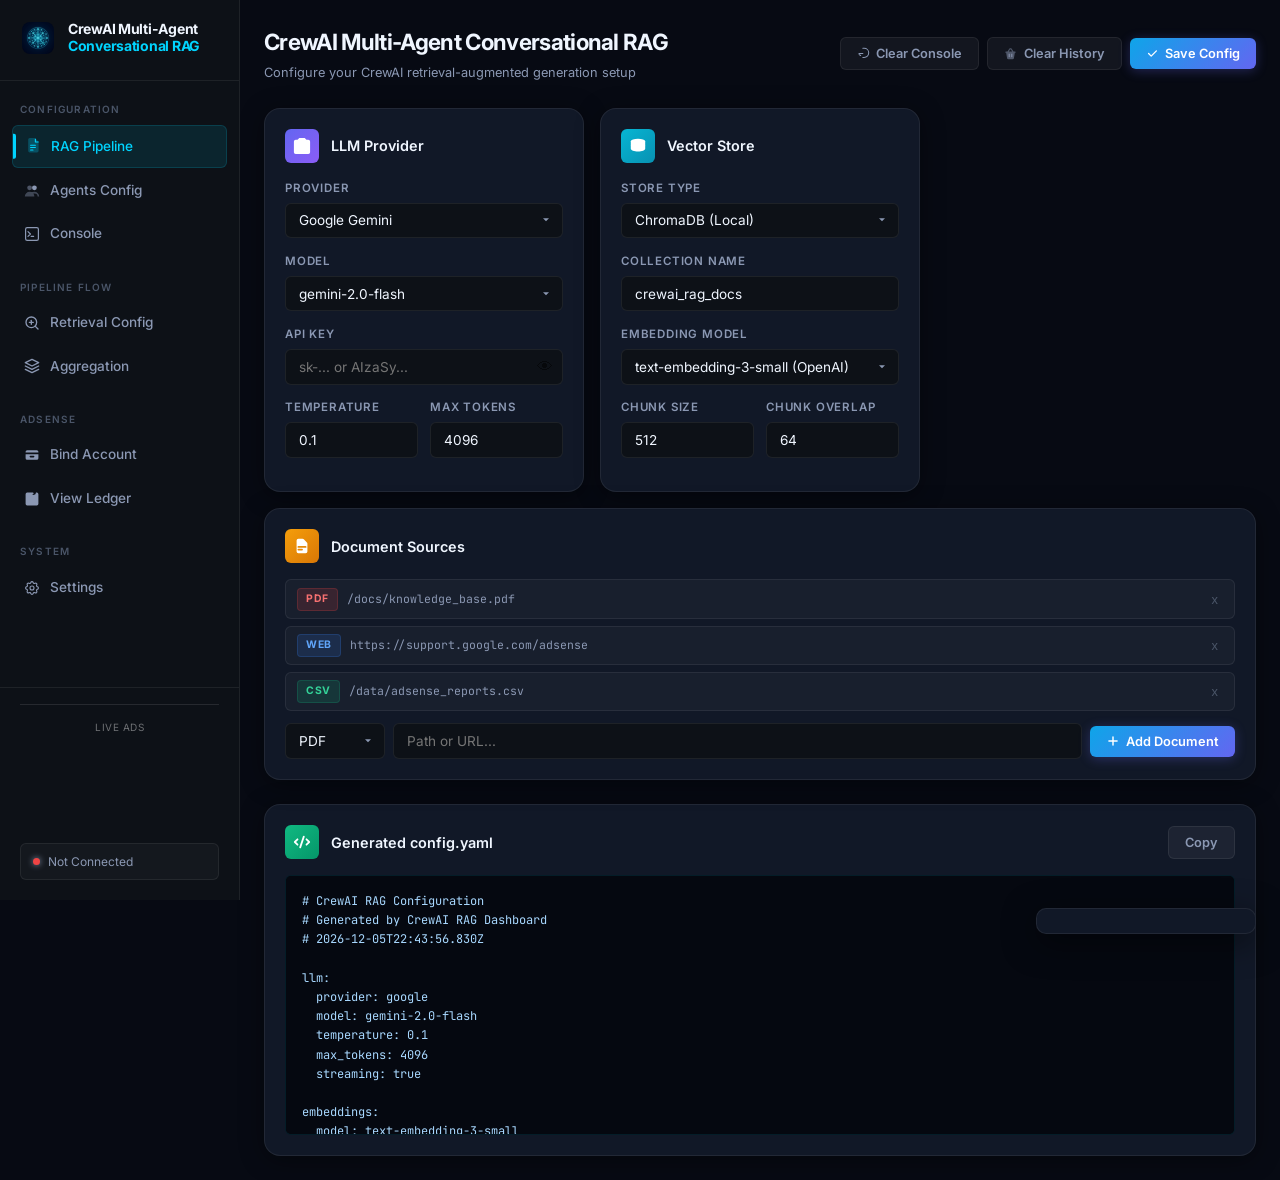
==== templates/index.html @ 1721fe7f "feat: Add AdSense schema, live ads, traffic sources, and desktop app wrapper" ====
<!DOCTYPE html>
<html lang="en">
<head>
  <meta charset="UTF-8" />
  <meta name="viewport" content="width=device-width, initial-scale=1.0" />
  <title>CrewAI Multi-Agent Conversational RAG</title>
  <meta name="description" content="Configure CrewAI RAG pipelines, bind your Google AdSense account, and view earnings ledger â€” all in one premium dashboard." />
  <link rel="preconnect" href="https://fonts.googleapis.com" />
  <link href="https://fonts.googleapis.com/css2?family=Inter:wght@300;400;500;600;700;800&family=JetBrains+Mono:wght@400;500&display=swap" rel="stylesheet" />
  <link rel="icon" type="image/jpeg" href="assets/logo.jpg" />
  <link rel="stylesheet" href="style.css" />
  <meta property="og:title" content="CrewAI Multi-Agent Conversational RAG" />
  <meta property="og:description" content="Configure CrewAI RAG pipelines, bind your Google AdSense account, and view earnings ledger – all in one premium dashboard." />
  <meta property="og:image" content="http://localhost:8000/assets/logo.jpg" />
  <meta property="og:url" content="http://localhost:8000/" />
  <meta property="og:type" content="website" />
  <meta name="twitter:card" content="summary_large_image" />
  <meta name="twitter:title" content="CrewAI Multi-Agent Conversational RAG" />
  <meta name="twitter:description" content="Configure CrewAI RAG pipelines, bind your Google AdSense account, and view earnings ledger." />
  <meta name="twitter:image" content="http://localhost:8000/assets/logo.jpg" />
  <!-- Google AdSense -->
  <script async src="https://pagead2.googlesyndication.com/pagead/js/adsbygoogle.js?client=ca-pub-5719586361422018" crossorigin="anonymous"></script>
</head>
<body>
  <!-- SIDEBAR -->
  <aside class="sidebar" id="sidebar">
    <div class="sidebar-logo">
      <div class="logo-icon" style="background:transparent; border:none;">
        <img src="assets/logo.jpg" alt="Logo" style="width: 32px; height: 32px; border-radius: 8px; object-fit: cover;" />
      </div>
      <span class="logo-text" style="font-size: 14px; white-space: normal; line-height: 1.2;">CrewAI Multi-Agent<br/><span class="logo-accent">Conversational RAG</span></span>
    </div>

    <nav class="sidebar-nav">
      <div class="nav-group-label">Configuration</div>

      <!-- RAG Pipeline â€” document icon -->
      <a href="#" class="nav-item active" data-tab="rag-config" id="nav-rag-config">
        <svg class="nav-icon" viewBox="0 0 20 20" fill="none">
          <path d="M4 2a2 2 0 012-2h5.586A2 2 0 0113 .586L16.414 4A2 2 0 0117 5.414V16a2 2 0 01-2 2H6a2 2 0 01-2-2V2z" fill="currentColor" opacity=".25"/>
          <path d="M13 1v4h4" stroke="currentColor" stroke-width="1.4" stroke-linejoin="round" fill="none"/>
          <line x1="7" y1="9"  x2="13" y2="9"  stroke="currentColor" stroke-width="1.3" stroke-linecap="round"/>
          <line x1="7" y1="12" x2="13" y2="12" stroke="currentColor" stroke-width="1.3" stroke-linecap="round"/>
          <line x1="7" y1="15" x2="10" y2="15" stroke="currentColor" stroke-width="1.3" stroke-linecap="round"/>
        </svg>
        RAG Pipeline
      </a>

      <!-- Agents -->
      <a href="#" class="nav-item" data-tab="agents" id="nav-agents">
        <svg class="nav-icon" viewBox="0 0 20 20"><circle cx="7" cy="6" r="3" fill="currentColor" opacity=".5"/><circle cx="13" cy="6" r="3" fill="currentColor"/><path d="M1 17a6 6 0 0112 0H1zm6 0a6 6 0 0112 0h-2a4 4 0 00-8 0H7z" fill="currentColor" opacity=".4"/></svg>
        Agents Config
      </a>

      <!-- Console -->
      <a href="#" class="nav-item" data-tab="console" id="nav-console">
        <svg class="nav-icon" viewBox="0 0 20 20"><path d="M2 4a2 2 0 012-2h12a2 2 0 012 2v12a2 2 0 01-2 2H4a2 2 0 01-2-2V4zm3 3l3 3-3 3m4 0h3" stroke="currentColor" stroke-width="1.5" fill="none" stroke-linecap="round" stroke-linejoin="round"/></svg>
        Console
      </a>

      <!-- â”€â”€ PIPELINE FLOW group â”€â”€ -->
      <div class="nav-group-label" style="margin-top:1.5rem">Pipeline Flow</div>

      <!-- Retrieval -->
      <a href="#" class="nav-item" data-tab="retrieval" id="nav-retrieval">
        <svg class="nav-icon" viewBox="0 0 24 24" fill="none" stroke="currentColor" stroke-width="2" stroke-linecap="round" stroke-linejoin="round">
          <circle cx="11" cy="11" r="8"></circle>
          <line x1="21" y1="21" x2="16.65" y2="16.65"></line>
          <line x1="11" y1="8" x2="11" y2="14"></line>
          <line x1="8" y1="11" x2="14" y2="11"></line>
        </svg>
        Retrieval Config
      </a>

      <!-- Aggregation -->
      <a href="#" class="nav-item" data-tab="aggregation" id="nav-aggregation">
        <svg class="nav-icon" viewBox="0 0 24 24" fill="none" stroke="currentColor" stroke-width="2" stroke-linecap="round" stroke-linejoin="round">
          <polygon points="12 2 2 7 12 12 22 7 12 2"></polygon>
          <polyline points="2 17 12 22 22 17"></polyline>
          <polyline points="2 12 12 17 22 12"></polyline>
        </svg>
        Aggregation
      </a>

      <!-- â”€â”€ ADSENSE group â”€â”€ -->
      <div class="nav-group-label" style="margin-top:1.5rem">AdSense</div>
      <a href="#" class="nav-item" data-tab="adsense-bind" id="nav-adsense-bind">
        <svg class="nav-icon" viewBox="0 0 20 20"><path d="M4 4a2 2 0 00-2 2v1h16V6a2 2 0 00-2-2H4zm-2 5v5a2 2 0 002 2h12a2 2 0 002-2V9H2zm5 3a1 1 0 011-1h4a1 1 0 110 2H8a1 1 0 01-1-1z" fill="currentColor"/></svg>
        Bind Account
      </a>
      <a href="#" class="nav-item" data-tab="ledger" id="nav-ledger">
        <svg class="nav-icon" viewBox="0 0 20 20"><path d="M9 2a1 1 0 000 2h2a1 1 0 100-2H9zm4 6a1 1 0 00-1-1H8a1 1 0 000 2h4a1 1 0 001-1zm-1 4a1 1 0 10-6 0 1 1 0 006 0zM4 2a2 2 0 00-2 2v12a2 2 0 002 2h12a2 2 0 002-2V4a2 2 0 00-2-2h-1a3 3 0 01-6 0H4z" fill="currentColor"/></svg>
        View Ledger
      </a>

      <!-- â”€â”€ SYSTEM group â”€â”€ -->
      <div class="nav-group-label" style="margin-top:1.5rem">System</div>
      <a href="#" class="nav-item" data-tab="settings" id="nav-settings">
        <svg class="nav-icon" viewBox="0 0 20 20" fill="none">
          <path d="M11.49 3.17c-.38-1.56-2.6-1.56-2.98 0a1.532 1.532 0 01-2.286.948c-1.372-.836-2.942.734-2.106 2.106.54.886.061 2.042-.947 2.287-1.561.379-1.561 2.6 0 2.978a1.532 1.532 0 01.947 2.287c-.836 1.372.734 2.942 2.106 2.106a1.532 1.532 0 012.287.947c.379 1.561 2.6 1.561 2.978 0a1.533 1.533 0 012.287-.947c1.372.836 2.942-.734 2.106-2.106a1.533 1.533 0 01.947-2.287c1.561-.379 1.561-2.6 0-2.978a1.532 1.532 0 01-.947-2.287c.836-1.372-.734-2.942-2.106-2.106a1.532 1.532 0 01-2.287-.947z" stroke="currentColor" stroke-width="1.4"/>
          <circle cx="10" cy="10" r="2.5" stroke="currentColor" stroke-width="1.4"/>
        </svg>
        Settings
      </a>
    </nav>

    <div class="sidebar-footer">
      <!-- Google AdSense - Sidebar Bottom Live Ads -->
      <div class="sidebar-ad-container" style="margin-bottom: 15px; text-align: center; border-top: 1px solid rgba(255,255,255,0.1); padding-top: 10px;">
        <span style="font-size: 10px; color: rgba(255,255,255,0.4); text-transform: uppercase; letter-spacing: 0.5px;">Live Ads</span>
        <ins class="adsbygoogle"
             style="display:block; min-height: 90px;"
             data-ad-client="ca-pub-5719586361422018"
             data-ad-format="auto"
             data-full-width-responsive="true"></ins>
        <script>
             (adsbygoogle = window.adsbygoogle || []).push({});
        </script>
      </div>

      <div class="status-badge" id="status-badge">
        <span class="status-dot"></span>
        <span id="status-text">Not Connected</span>
      </div>
    </div>
  </aside>

  <!-- MAIN -->
  <main class="main-content">
    <header class="topbar">
      <div class="topbar-left">
        <h1 class="page-title" id="page-title">CrewAI Multi-Agent Conversational RAG</h1>
        <span class="page-subtitle" id="page-subtitle">Configure your CrewAI retrieval-augmented generation setup</span>
      </div>
      <div class="topbar-right">
        <button class="btn btn-ghost" id="btn-clear-console" onclick="clearConsole()">
          <svg width="13" height="13" viewBox="0 0 20 20" fill="none"><path d="M9 2h2a7 7 0 010 14H9m-5.7-4.3L5.6 13M3 10h6" stroke="currentColor" stroke-width="1.6" stroke-linecap="round" stroke-linejoin="round"/></svg>
          Clear Console
        </button>
        <button class="btn btn-ghost" id="btn-clear-history" onclick="openClearHistoryModal()">
          <svg width="13" height="13" viewBox="0 0 20 20" fill="none"><path d="M9 2a1 1 0 00-.894.553L5.382 7H3a1 1 0 000 2h.28l1.47 8.235A2 2 0 006.72 19h6.56a2 2 0 001.97-1.765L16.72 9H17a1 1 0 000-2h-2.382l-2.724-4.447A1 1 0 0011 2H9zM7.618 7l1.5-3h1.764l1.5 3H7.618z" fill="currentColor" opacity=".5"/><path d="M8 11v4m4-4v4" stroke="currentColor" stroke-width="1.5" stroke-linecap="round"/></svg>
          Clear History
        </button>
        <button class="btn btn-primary" id="btn-save-all" onclick="saveConfig()">
          <svg width="13" height="13" viewBox="0 0 20 20" fill="currentColor"><path d="M16.707 5.293a1 1 0 010 1.414l-8 8a1 1 0 01-1.414 0l-4-4a1 1 0 011.414-1.414L8 12.586l7.293-7.293a1 1 0 011.414 0z"/></svg>
          Save Config
        </button>
      </div>
    </header>

    <!-- TAB: RAG CONFIG -->
    <section class="tab-panel active" id="tab-rag-config">
      <div class="cards-grid">
        <div class="card">
          <div class="card-header">
            <div class="card-icon" style="background:linear-gradient(135deg,#6366f1,#8b5cf6)">
              <svg width="18" height="18" viewBox="0 0 20 20" fill="white"><path d="M13 7H7v6h6V7zm-2 4H9V9h2v2zm2-10H7L5 3H3a2 2 0 00-2 2v12a2 2 0 002 2h14a2 2 0 002-2V5a2 2 0 00-2-2h-2L13 1z"/></svg>
            </div>
            <h2 class="card-title">LLM Provider</h2>
          </div>
          <div class="form-group">
            <label class="form-label">Provider</label>
            <select class="form-select" id="llm-provider" onchange="updateConfig()">
              <option value="google">Google Gemini</option>
              <option value="openai">OpenAI GPT-4o</option>
              <option value="anthropic">Anthropic Claude</option>
              <option value="ollama">Ollama (Local)</option>
            </select>
          </div>
          <div class="form-group">
            <label class="form-label">Model</label>
            <select class="form-select" id="llm-model" onchange="updateConfig()">
              <option value="gemini-2.0-flash">gemini-2.0-flash</option>
              <option value="gemini-1.5-pro">gemini-1.5-pro</option>
              <option value="gpt-4o">gpt-4o</option>
              <option value="claude-3-5-sonnet">claude-3-5-sonnet</option>
            </select>
          </div>
          <div class="form-group">
            <label class="form-label">API Key</label>
            <div class="input-eye-wrap">
              <input type="password" class="form-input" id="llm-api-key" placeholder="sk-... or AIzaSy..." onchange="updateConfig()"/>
              <button class="eye-btn" onclick="toggleVisibility('llm-api-key',this)">&#128065;</button>
            </div>
          </div>
          <div class="form-row">
            <div class="form-group">
              <label class="form-label">Temperature</label>
              <input type="number" class="form-input" id="llm-temp" value="0.1" min="0" max="2" step="0.1" onchange="updateConfig()"/>
            </div>
            <div class="form-group">
              <label class="form-label">Max Tokens</label>
              <input type="number" class="form-input" id="llm-tokens" value="4096" min="256" max="32768" onchange="updateConfig()"/>
            </div>
          </div>
        </div>

        <div class="card">
          <div class="card-header">
            <div class="card-icon" style="background:linear-gradient(135deg,#06b6d4,#0891b2)">
              <svg width="18" height="18" viewBox="0 0 20 20" fill="white"><ellipse cx="10" cy="5" rx="8" ry="3"/><path d="M2 5v4c0 1.657 3.582 3 8 3s8-1.343 8-3V5"/><path d="M2 9v4c0 1.657 3.582 3 8 3s8-1.343 8-3V9"/></svg>
            </div>
            <h2 class="card-title">Vector Store</h2>
          </div>
          <div class="form-group">
            <label class="form-label">Store Type</label>
            <select class="form-select" id="vector-store" onchange="updateConfig()">
              <option value="chroma">ChromaDB (Local)</option>
              <option value="pinecone">Pinecone</option>
              <option value="weaviate">Weaviate</option>
              <option value="qdrant">Qdrant</option>
            </select>
          </div>
          <div class="form-group">
            <label class="form-label">Collection Name</label>
            <input type="text" class="form-input" id="collection-name" value="crewai_rag_docs" onchange="updateConfig()"/>
          </div>
          <div class="form-group">
            <label class="form-label">Embedding Model</label>
            <select class="form-select" id="embed-model" onchange="updateConfig()">
              <option value="text-embedding-3-small">text-embedding-3-small (OpenAI)</option>
              <option value="models/embedding-001">embedding-001 (Google)</option>
              <option value="all-MiniLM-L6-v2">all-MiniLM-L6-v2 (Local)</option>
            </select>
          </div>
          <div class="form-row">
            <div class="form-group">
              <label class="form-label">Chunk Size</label>
              <input type="number" class="form-input" id="chunk-size" value="512" onchange="updateConfig()"/>
            </div>
            <div class="form-group">
              <label class="form-label">Chunk Overlap</label>
              <input type="number" class="form-input" id="chunk-overlap" value="64" onchange="updateConfig()"/>
            </div>
          </div>
        </div>

        <div class="card card-wide">
          <div class="card-header">
            <div class="card-icon" style="background:linear-gradient(135deg,#f59e0b,#d97706)">
              <svg width="18" height="18" viewBox="0 0 20 20" fill="white"><path d="M4 4a2 2 0 012-2h4.586A2 2 0 0112 2.586L15.414 6A2 2 0 0116 7.414V16a2 2 0 01-2 2H6a2 2 0 01-2-2V4zm2 6a1 1 0 000 2h8a1 1 0 100-2H6zm0 3a1 1 0 000 2h4a1 1 0 100-2H6z"/></svg>
            </div>
            <h2 class="card-title">Document Sources</h2>
          </div>
          <div class="source-list" id="source-list">
            <div class="source-item"><span class="source-type-badge badge-pdf">PDF</span><span class="source-path">/docs/knowledge_base.pdf</span><button class="remove-source" onclick="removeSource(this)">x</button></div>
            <div class="source-item"><span class="source-type-badge badge-web">WEB</span><span class="source-path">https://support.google.com/adsense</span><button class="remove-source" onclick="removeSource(this)">x</button></div>
            <div class="source-item"><span class="source-type-badge badge-csv">CSV</span><span class="source-path">/data/adsense_reports.csv</span><button class="remove-source" onclick="removeSource(this)">x</button></div>
          </div>
          <div class="add-source-row">
            <select class="form-select" id="new-source-type" style="width:100px;flex-shrink:0">
              <option value="PDF">PDF</option>
              <option value="WEB">WEB</option>
              <option value="CSV">CSV</option>
              <option value="TXT">TXT</option>
            </select>
            <input type="text" class="form-input" id="new-source-path" placeholder="Path or URL..." />
            <button class="btn btn-primary" onclick="addSource()">
              <svg width="14" height="14" viewBox="0 0 24 24" fill="none" stroke="currentColor" stroke-width="2.5" stroke-linecap="round"><line x1="12" y1="5" x2="12" y2="19"/><line x1="5" y1="12" x2="19" y2="12"/></svg>
              Add Document
            </button>
          </div>
        </div>
      </div>

      <div class="card" style="margin-top:1.5rem">
        <div class="card-header" style="justify-content:space-between">
          <div style="display:flex;align-items:center;gap:.75rem">
            <div class="card-icon" style="background:linear-gradient(135deg,#10b981,#059669)">
              <svg width="18" height="18" viewBox="0 0 20 20" fill="white"><path fill-rule="evenodd" d="M12.316 3.051a1 1 0 01.633 1.265l-4 12a1 1 0 11-1.898-.632l4-12a1 1 0 011.265-.633zM5.707 6.293a1 1 0 010 1.414L3.414 10l2.293 2.293a1 1 0 11-1.414 1.414l-3-3a1 1 0 010-1.414l3-3a1 1 0 011.414 0zm8.586 0a1 1 0 011.414 0l3 3a1 1 0 010 1.414l-3 3a1 1 0 11-1.414-1.414L16.586 10l-2.293-2.293a1 1 0 010-1.414z" clip-rule="evenodd"/></svg>
            </div>
            <h2 class="card-title">Generated config.yaml</h2>
          </div>
          <button class="btn btn-ghost" onclick="copyConfig()">Copy</button>
        </div>
        <pre class="code-preview" id="config-preview"></pre>
      </div>
    </section>

    <!-- TAB: AGENTS -->
    <section class="tab-panel" id="tab-agents">
      <div class="cards-grid">
        <div class="card">
          <div class="card-header">
            <div class="agent-avatar" style="background:linear-gradient(135deg,#8b5cf6,#6366f1); display:flex; align-items:center; justify-content:center;">
              <svg width="24" height="24" viewBox="0 0 24 24" fill="none" stroke="white" stroke-width="2" stroke-linecap="round" stroke-linejoin="round"><path d="M4 19.5A2.5 2.5 0 0 1 6.5 17H20"></path><path d="M6.5 2H20v20H6.5A2.5 2.5 0 0 1 4 19.5v-15A2.5 2.5 0 0 1 6.5 2z"></path></svg>
            </div>
            <div>
              <h2 class="card-title">Knowledge Retrieval Specialist</h2>
              <span class="agent-role-tag">RAG Retrieval</span>
            </div>
          </div>
          <div class="form-group">
            <label class="form-label">Role</label>
            <input type="text" class="form-input" value="Knowledge Retrieval Specialist"/>
          </div>
          <div class="form-group">
            <label class="form-label">Goal</label>
            <textarea class="form-input form-textarea">Find and retrieve relevant AdSense performance data, policies, and insights from the knowledge base.</textarea>
          </div>
          <div class="form-group">
            <label class="form-label">Backstory</label>
            <textarea class="form-input form-textarea">Expert in Google AdSense monetization strategies with deep knowledge of revenue optimization and policy compliance.</textarea>
          </div>
          <div class="toggle-row">
            <label class="form-label">Verbose</label>
            <label class="toggle"><input type="checkbox" checked id="researcher-verbose"/><span class="toggle-slider"></span></label>
          </div>
          <div class="toggle-row">
            <label class="form-label">Memory Enabled</label>
            <label class="toggle"><input type="checkbox" checked id="researcher-memory"/><span class="toggle-slider"></span></label>
          </div>
        </div>

        <div class="card">
          <div class="card-header">
            <div class="agent-avatar" style="background:linear-gradient(135deg,#0ea5e9,#06b6d4); display:flex; align-items:center; justify-content:center;">
              <svg width="24" height="24" viewBox="0 0 24 24" fill="none" stroke="white" stroke-width="2" stroke-linecap="round" stroke-linejoin="round"><polygon points="12 2 2 7 12 12 22 7 12 2"></polygon><polyline points="2 17 12 22 22 17"></polyline><polyline points="2 12 12 17 22 12"></polyline></svg>
            </div>
            <div>
              <h2 class="card-title">Aggregator Host Specialist</h2>
              <span class="agent-role-tag">Data Synthesis</span>
            </div>
          </div>
          <div class="form-group">
            <label class="form-label">Role</label>
            <input type="text" class="form-input" value="Aggregator Host Specialist"/>
          </div>
          <div class="form-group">
            <label class="form-label">Goal</label>
            <textarea class="form-input form-textarea">Analyze retrieved AdSense data to generate actionable revenue insights and optimization recommendations.</textarea>
          </div>
          <div class="form-group">
            <label class="form-label">Backstory</label>
            <textarea class="form-input form-textarea">Senior data analyst specializing in publisher monetization and advertising performance metrics.</textarea>
          </div>
          <div class="toggle-row">
            <label class="form-label">Verbose</label>
            <label class="toggle"><input type="checkbox" id="analyst-verbose"/><span class="toggle-slider"></span></label>
          </div>
          <div class="toggle-row">
            <label class="form-label">Memory Enabled</label>
            <label class="toggle"><input type="checkbox" checked id="analyst-memory"/><span class="toggle-slider"></span></label>
          </div>
        </div>

        <div class="card">
          <div class="card-header">
            <div class="agent-avatar" style="background:linear-gradient(135deg,#f59e0b,#ef4444); display:flex; align-items:center; justify-content:center;">
              <svg width="24" height="24" viewBox="0 0 24 24" fill="none" stroke="white" stroke-width="2" stroke-linecap="round" stroke-linejoin="round"><path d="M12 19l7-7 3 3-7 7-3-3z"></path><path d="M18 13l-1.5-7.5L2 2l3.5 14.5L13 18l5-5z"></path><path d="M2 2l7.586 7.586"></path><circle cx="11" cy="11" r="2"></circle></svg>
            </div>
            <div>
              <h2 class="card-title">Writer Agent</h2>
              <span class="agent-role-tag">Report Generation</span>
            </div>
          </div>
          <div class="form-group">
            <label class="form-label">Role</label>
            <input type="text" class="form-input" value="Report Generator"/>
          </div>
          <div class="form-group">
            <label class="form-label">Goal</label>
            <textarea class="form-input form-textarea">Compile research and analysis into clear, structured AdSense performance reports and revenue summaries.</textarea>
          </div>
          <div class="form-group">
            <label class="form-label">Backstory</label>
            <textarea class="form-input form-textarea">Technical writer with expertise in financial and advertising performance documentation.</textarea>
          </div>
          <div class="toggle-row">
            <label class="form-label">Verbose</label>
            <label class="toggle"><input type="checkbox" id="writer-verbose"/><span class="toggle-slider"></span></label>
          </div>
          <div class="toggle-row">
            <label class="form-label">Memory Enabled</label>
            <label class="toggle"><input type="checkbox" id="writer-memory"/><span class="toggle-slider"></span></label>
          </div>
        </div>
      </div>
    </section>

    <!-- TAB: CONSOLE -->
    <section class="tab-panel" id="tab-console">
      <div class="console-container">
        <div class="console-toolbar">
          <div class="console-filters">
            <button class="filter-btn active" data-filter="all">ALL</button>
            <button class="filter-btn" data-filter="info">INFO</button>
            <button class="filter-btn" data-filter="success">SUCCESS</button>
            <button class="filter-btn" data-filter="warn">WARN</button>
            <button class="filter-btn" data-filter="error">ERROR</button>
          </div>
          <div style="display:flex;gap:.5rem;align-items:center">
            <span class="console-count" id="log-count">0 entries</span>
            <button class="btn btn-ghost btn-sm" onclick="clearConsole()">Clear</button>
            <button class="btn btn-ghost btn-sm" onclick="exportLogs()">Export</button>
          </div>
        </div>
        <div class="console-output" id="console-output"></div>
        <div class="console-input-row">
          <span class="console-prompt">$</span>
          <input type="text" class="console-input" id="console-cmd" placeholder="Run crewai command..." onkeydown="if(event.key==='Enter')runConsoleCmd()"/>
          <button class="btn btn-primary btn-sm" onclick="runConsoleCmd()">Run</button>
        </div>
      </div>
    </section>

    <!-- TAB: ADSENSE BIND -->
    <section class="tab-panel" id="tab-adsense-bind">

      <!-- Gmail account banner -->
      <div class="gmail-account-bar">
        <div class="gmail-avatar">R</div>
        <div class="gmail-info">
          <div class="gmail-name">Reky Prasetyo</div>
          <div class="gmail-email">rekyprasetyo446@gmail.com</div>
        </div>
        <span class="gmail-badge">Google Account Linked</span>
        <div style="flex:1"></div>
        <button class="btn btn-ghost btn-sm" onclick="switchGoogleAccount()">
          <svg width="13" height="13" viewBox="0 0 20 20" fill="none"><path d="M4 4a2 2 0 00-2 2v1h16V6a2 2 0 00-2-2H4zm-2 5v5a2 2 0 002 2h12a2 2 0 002-2V9H2z" fill="currentColor"/></svg>
          Switch Account
        </button>
      </div>

      <!-- Publisher account selector -->
      <div class="pub-tabs" id="pub-tabs">
        <button class="pub-tab active" data-pub="pub-5719586361422018" onclick="selectPub(this,'pub-5719586361422018')">
          <div class="pub-tab-id">pub-5719586361422018</div>
          <div class="pub-tab-label">Primary Account</div>
        </button>
        <button class="pub-tab pub-tab-add" onclick="addNewPub()">
          <svg width="16" height="16" viewBox="0 0 20 20" fill="none"><line x1="10" y1="4" x2="10" y2="16" stroke="currentColor" stroke-width="1.6" stroke-linecap="round"/><line x1="4" y1="10" x2="16" y2="10" stroke="currentColor" stroke-width="1.6" stroke-linecap="round"/></svg>
          Add Publisher
        </button>
      </div>

      <div class="bind-layout">
        <!-- OAuth2 form -->
        <div class="card bind-form-card">
          <div class="card-header">
            <div class="card-icon" style="background:linear-gradient(135deg,#f59e0b,#ef4444)">
              <svg width="18" height="18" viewBox="0 0 24 24" fill="white"><path d="M22.56 12.25c0-.78-.07-1.53-.2-2.25H12v4.26h5.92c-.26 1.37-1.04 2.53-2.21 3.31v2.77h3.57c2.08-1.92 3.28-4.74 3.28-8.09z" fill="#4285F4"/><path d="M12 23c2.97 0 5.46-.98 7.28-2.66l-3.57-2.77c-.98.66-2.23 1.06-3.71 1.06-2.86 0-5.29-1.93-6.16-4.53H2.18v2.84C3.99 20.53 7.7 23 12 23z" fill="#34A853"/><path d="M5.84 14.09c-.22-.66-.35-1.36-.35-2.09s.13-1.43.35-2.09V7.07H2.18C1.43 8.55 1 10.22 1 12s.43 3.45 1.18 4.93l2.85-2.22.81-.62z" fill="#FBBC05"/><path d="M12 5.38c1.62 0 3.06.56 4.21 1.64l3.15-3.15C17.45 2.09 14.97 1 12 1 7.7 1 3.99 3.47 2.18 7.07l3.66 2.84c.87-2.6 3.3-4.53 6.16-4.53z" fill="#EA4335"/></svg>
            </div>
            <div>
              <h2 class="card-title">Google AdSense OAuth2</h2>
              <span style="font-size:.7rem;color:var(--text-muted)" id="active-pub-label">Active: pub-5719586361422018</span>
            </div>
          </div>

          <div class="oauth-flow">
            <div class="oauth-step active" id="step-1">
              <div class="step-number">1</div>
              <div class="step-content">
                <div class="step-title" style="display:flex;justify-content:space-between;align-items:center;width:100%">
                  <span>OAuth2 Credentials</span>
                  <a href="https://console.cloud.google.com/apis/credentials" target="_blank" class="btn btn-ghost btn-sm" style="font-size:.65rem;padding:.2rem .5rem;text-decoration:none;display:flex;align-items:center;gap:.25rem">
                    Get Credentials <svg width="10" height="10" viewBox="0 0 20 20" fill="currentColor"><path d="M11 3a1 1 0 100 2h2.586l-6.293 6.293a1 1 0 101.414 1.414L15 6.414V9a1 1 0 102 0V4a1 1 0 00-1-1h-5z"/><path d="M5 5a2 2 0 00-2 2v8a2 2 0 002 2h8a2 2 0 002-2v-3a1 1 0 10-2 0v3H5V7h3a1 1 0 000-2H5z"/></svg>
                  </a>
                </div>
                <div class="form-group" style="margin-top:.75rem">
                  <label class="form-label">Gmail / Google Account</label>
                  <div class="input-eye-wrap">
                    <input type="email" class="form-input" id="gmail-input" value="rekyprasetyo446@gmail.com" readonly style="color:var(--cyan)"/>
                    <span style="position:absolute;right:.7rem;top:50%;transform:translateY(-50%);font-size:.65rem;color:var(--green);font-weight:700">&#10003;</span>
                  </div>
                </div>
                <div class="form-group">
                  <label class="form-label">Client ID</label>
                  <input type="text" class="form-input" id="client-id" placeholder="123456789-xxxxx.apps.googleusercontent.com"/>
                </div>
                <div class="form-group">
                  <label class="form-label">Client Secret</label>
                  <div class="input-eye-wrap">
                    <input type="password" class="form-input" id="client-secret" placeholder="GOCSPX-..."/>
                    <button class="eye-btn" onclick="toggleVisibility('client-secret',this)">&#128065;</button>
                  </div>
                </div>
                <div class="form-group">
                  <label class="form-label">Redirect URI</label>
                  <input type="text" class="form-input" id="redirect-uri" value="http://localhost:8080/callback"/>
                </div>
              </div>
            </div>

            <div class="oauth-step" id="step-2">
              <div class="step-number">2</div>
              <div class="step-content">
                <div class="step-title">Publisher ID &amp; Scopes</div>
                <div class="form-group" style="margin-top:.75rem">
                  <label class="form-label">Publisher ID</label>
                  <select class="form-select" id="pub-id-select" onchange="onPubIdChange(this.value)">
                    <option value="pub-5719586361422018">pub-5719586361422018 (Primary)</option>
                  </select>
                </div>
                <div class="scope-list">
                  <label class="scope-item"><input type="checkbox" checked/><span>.../auth/adsense.readonly</span><span class="scope-desc">View AdSense data</span></label>
                  <label class="scope-item"><input type="checkbox" checked/><span>.../auth/adsense</span><span class="scope-desc">Manage AdSense</span></label>
                  <label class="scope-item"><input type="checkbox"/><span>.../auth/adsense.management</span><span class="scope-desc">Manage accounts</span></label>
                </div>
              </div>
            </div>

            <div class="oauth-step" id="step-3">
              <div class="step-number">3</div>
              <div class="step-content">
                <div class="step-title">Connect &amp; Authorize</div>
                <button class="btn btn-google" id="btn-connect-adsense" onclick="connectAdSense()">
                  <svg width="18" height="18" viewBox="0 0 24 24"><path d="M22.56 12.25c0-.78-.07-1.53-.2-2.25H12v4.26h5.92c-.26 1.37-1.04 2.53-2.21 3.31v2.77h3.57c2.08-1.92 3.28-4.74 3.28-8.09z" fill="#4285F4"/><path d="M12 23c2.97 0 5.46-.98 7.28-2.66l-3.57-2.77c-.98.66-2.23 1.06-3.71 1.06-2.86 0-5.29-1.93-6.16-4.53H2.18v2.84C3.99 20.53 7.7 23 12 23z" fill="#34A853"/><path d="M5.84 14.09c-.22-.66-.35-1.36-.35-2.09s.13-1.43.35-2.09V7.07H2.18C1.43 8.55 1 10.22 1 12s.43 3.45 1.18 4.93l2.85-2.22.81-.62z" fill="#FBBC05"/><path d="M12 5.38c1.62 0 3.06.56 4.21 1.64l3.15-3.15C17.45 2.09 14.97 1 12 1 7.7 1 3.99 3.47 2.18 7.07l3.66 2.84c.87-2.6 3.3-4.53 6.16-4.53z" fill="#EA4335"/></svg>
                  Sign in with Google
                </button>
              </div>
            </div>
          </div>
        </div>

        <!-- Status panel -->
        <div class="bind-status-card">

          <!-- Account cards for both pub IDs -->
          <div class="card" id="account-card-primary">
            <div class="card-header">
              <div class="pub-status-dot" id="dot-5719"></div>
              <div>
                <h2 class="card-title">pub-5719586361422018</h2>
                <span class="agent-role-tag">Primary Publisher</span>
              </div>
            </div>
            <div class="account-info" id="account-info-5719">
              <div class="account-placeholder">
                <svg width="36" height="36" viewBox="0 0 20 20" fill="none"><circle cx="10" cy="10" r="9" stroke="rgba(255,255,255,0.1)" stroke-width="1.5"/><path d="M10 6a2 2 0 100 4 2 2 0 000-4zm-4 8a4 4 0 018 0H6z" fill="rgba(255,255,255,0.1)"/></svg>
                <p>Not yet connected</p>
              </div>
            </div>
          </div>

          <!-- .env output -->
          <div class="card" style="margin-top:.75rem">
            <div class="card-header">
              <h2 class="card-title">Environment Variables</h2>
            </div>
            <pre class="code-preview small-code" id="env-preview"># Not yet configured
GOOGLE_ADSENSE_CLIENT_ID=
GOOGLE_ADSENSE_CLIENT_SECRET=
GOOGLE_ADSENSE_REDIRECT_URI=
GOOGLE_ADSENSE_GMAIL=rekyprasetyo446@gmail.com
GOOGLE_ADSENSE_PUB_PRIMARY=pub-5719586361422018
GOOGLE_ADSENSE_ACCESS_TOKEN=
GOOGLE_ADSENSE_REFRESH_TOKEN=</pre>
            <button class="btn btn-ghost" style="margin-top:.75rem;width:100%" onclick="copyEnv()">Copy .env</button>
          </div>
        </div>
      </div>
    </section>

    <!-- TAB: LEDGER -->
    <section class="tab-panel" id="tab-ledger">
      <div class="stats-row">
        <div class="stat-card">
          <div class="stat-label">Total Earnings (MTD)</div>
          <div class="stat-value green">$1,284.72</div>
          <div class="stat-delta up">+12.4% vs last month</div>
        </div>
        <div class="stat-card">
          <div class="stat-label">Page RPM</div>
          <div class="stat-value">$3.81</div>
          <div class="stat-delta up">+5.2%</div>
        </div>
        <div class="stat-card">
          <div class="stat-label">Impressions</div>
          <div class="stat-value">337,188</div>
          <div class="stat-delta up">+7.1%</div>
        </div>
        <div class="stat-card">
          <div class="stat-label">CTR</div>
          <div class="stat-value">0.92%</div>
          <div class="stat-delta down">-0.3%</div>
        </div>
        <div class="stat-card">
          <div class="stat-label">Clicks</div>
          <div class="stat-value">3,102</div>
          <div class="stat-delta up">+8.9%</div>
        </div>
      </div>

      <div class="card" style="margin-top:1.5rem">
        <div class="card-header" style="justify-content:space-between">
          <div style="display:flex;align-items:center;gap:.75rem">
            <div class="card-icon" style="background:linear-gradient(135deg,#10b981,#06b6d4)">
              <svg width="18" height="18" viewBox="0 0 20 20" fill="white"><path d="M9 2a1 1 0 000 2h2a1 1 0 100-2H9zm4 6a1 1 0 00-1-1H8a1 1 0 000 2h4a1 1 0 001-1zm-1 4a1 1 0 10-6 0 1 1 0 006 0zM4 2a2 2 0 00-2 2v12a2 2 0 002 2h12a2 2 0 002-2V4a2 2 0 00-2-2h-1a3 3 0 01-6 0H4z"/></svg>
            </div>
            <h2 class="card-title">Earnings Ledger</h2>
          </div>
          <div style="display:flex;gap:.5rem">
            <select class="form-select" id="ledger-month" style="width:160px">
              <option>October 2026</option>
              <option>September 2026</option>
              <option>August 2026</option>
            </select>
            <button class="btn btn-ghost" onclick="exportLedger()">Export CSV</button>
            <button class="btn btn-primary" onclick="refreshLedger()">Refresh</button>
          </div>
        </div>
        <div class="table-wrap">
          <table class="ledger-table" id="ledger-table">
            <thead>
              <tr>
                <th>Date</th>
                <th>Ad Unit</th>
                <th>Platform / Source</th>
                <th>Impressions</th>
                <th>Clicks</th>
                <th>CTR</th>
                <th>RPM</th>
                <th class="text-right">Earnings</th>
                <th>Status</th>
              </tr>
            </thead>
            <tbody id="ledger-body"></tbody>
          </table>
        </div>
        <div class="table-footer">
          <span id="ledger-info">Loading...</span>
          <div class="pagination" id="pagination"></div>
        </div>
      </div>
    </section>
  </main>

  <!-- â•â•â•â•â•â•â•â• TAB: RETRIEVAL CONFIG â•â•â•â•â•â•â•â• -->
  <section class="tab-panel" id="tab-retrieval" style="display:none">
    <div class="pipeline-flow-banner">
      <div class="pf-step active">
        <div class="pf-icon" style="background:linear-gradient(135deg,#6366f1,#8b5cf6)">
          <!-- Document icon -->
          <svg width="22" height="22" viewBox="0 0 20 20" fill="none">
            <path d="M4 2a2 2 0 012-2h5.586A2 2 0 0113 .586L16.414 4A2 2 0 0117 5.414V16a2 2 0 01-2 2H6a2 2 0 01-2-2V2z" fill="white" opacity=".3"/>
            <path d="M13 1v4h4" stroke="white" stroke-width="1.4" stroke-linejoin="round" fill="none"/>
            <line x1="7" y1="9"  x2="13" y2="9"  stroke="white" stroke-width="1.3" stroke-linecap="round"/>
            <line x1="7" y1="12" x2="13" y2="12" stroke="white" stroke-width="1.3" stroke-linecap="round"/>
            <line x1="7" y1="15" x2="10" y2="15" stroke="white" stroke-width="1.3" stroke-linecap="round"/>
          </svg>
        </div>
        <div class="pf-label">Documents</div>
        <div class="pf-sublabel">Source Ingestion</div>
      </div>
      <div class="pf-arrow">&#8594;</div>
      <div class="pf-step active">
        <div class="pf-icon" style="background:linear-gradient(135deg,#06b6d4,#0891b2)">
          <!-- Chunk / split icon -->
          <svg width="22" height="22" viewBox="0 0 20 20" fill="none">
            <rect x="2" y="4" width="7" height="5" rx="1" fill="white" opacity=".5"/>
            <rect x="11" y="4" width="7" height="5" rx="1" fill="white" opacity=".5"/>
            <rect x="2" y="11" width="7" height="5" rx="1" fill="white" opacity=".8"/>
            <rect x="11" y="11" width="7" height="5" rx="1" fill="white"/>
            <line x1="9.5" y1="2" x2="9.5" y2="18" stroke="white" stroke-width="1" stroke-dasharray="2 2" opacity=".4"/>
          </svg>
        </div>
        <div class="pf-label">Chunking</div>
        <div class="pf-sublabel">Split + Overlap</div>
      </div>
      <div class="pf-arrow">&#8594;</div>
      <div class="pf-step active">
        <div class="pf-icon" style="background:linear-gradient(135deg,#0ea5e9,#6366f1)">
          <!-- Embed icon -->
          <svg width="22" height="22" viewBox="0 0 20 20" fill="none">
            <circle cx="10" cy="10" r="3" fill="white"/>
            <circle cx="10" cy="10" r="7" stroke="white" stroke-width="1.2" stroke-dasharray="3 2" opacity=".4"/>
            <line x1="2" y1="10" x2="5" y2="10" stroke="white" stroke-width="1.4" stroke-linecap="round" opacity=".7"/>
            <line x1="15" y1="10" x2="18" y2="10" stroke="white" stroke-width="1.4" stroke-linecap="round" opacity=".7"/>
            <line x1="10" y1="2" x2="10" y2="5" stroke="white" stroke-width="1.4" stroke-linecap="round" opacity=".7"/>
            <line x1="10" y1="15" x2="10" y2="18" stroke="white" stroke-width="1.4" stroke-linecap="round" opacity=".7"/>
          </svg>
        </div>
        <div class="pf-label">Embedding</div>
        <div class="pf-sublabel">Vector Encode</div>
      </div>
      <div class="pf-arrow">&#8594;</div>
      <div class="pf-step">
        <div class="pf-icon" style="background:linear-gradient(135deg,#10b981,#059669)">
          <!-- Search / retrieve icon -->
          <svg width="22" height="22" viewBox="0 0 20 20" fill="none">
            <circle cx="8" cy="8" r="5" stroke="white" stroke-width="1.6"/>
            <line x1="12" y1="12" x2="17" y2="17" stroke="white" stroke-width="1.8" stroke-linecap="round"/>
            <line x1="5.5" y1="8" x2="10.5" y2="8" stroke="white" stroke-width="1.2" stroke-linecap="round" opacity=".6"/>
            <line x1="8" y1="5.5" x2="8" y2="10.5" stroke="white" stroke-width="1.2" stroke-linecap="round" opacity=".6"/>
          </svg>
        </div>
        <div class="pf-label">Retrieval</div>
        <div class="pf-sublabel">Top-K Search</div>
      </div>
    </div>

    <div class="cards-grid" style="margin-top:1.5rem">
      <div class="card">
        <div class="card-header">
          <div class="card-icon" style="background:linear-gradient(135deg,#10b981,#059669)">
            <svg width="18" height="18" viewBox="0 0 20 20" fill="none"><circle cx="8" cy="8" r="5" stroke="white" stroke-width="1.6"/><line x1="12" y1="12" x2="17" y2="17" stroke="white" stroke-width="1.8" stroke-linecap="round"/></svg>
          </div>
          <h2 class="card-title">Retrieval Settings</h2>
        </div>
        <div class="form-group">
          <label class="form-label">Search Strategy</label>
          <select class="form-select" id="ret-strategy">
            <option value="similarity">Similarity Search (cosine)</option>
            <option value="mmr">MMR (Max Marginal Relevance)</option>
            <option value="hybrid">Hybrid (dense + sparse)</option>
          </select>
        </div>
        <div class="form-group">
          <label class="form-label">Top-K Results</label>
          <input type="number" class="form-input" id="ret-topk" value="5" min="1" max="50"/>
        </div>
        <div class="form-group">
          <label class="form-label">Similarity Threshold</label>
          <div style="display:flex;gap:.75rem;align-items:center">
            <input type="range" id="ret-threshold" min="0" max="1" step="0.05" value="0.7" style="flex:1;accent-color:var(--cyan)" oninput="document.getElementById('ret-threshold-val').textContent=this.value"/>
            <span id="ret-threshold-val" style="font-family:monospace;color:var(--cyan);min-width:32px">0.7</span>
          </div>
        </div>
        <div class="form-group">
          <label class="form-label">Score Normalisation</label>
          <select class="form-select" id="ret-norm">
            <option value="none">None</option>
            <option value="l2">L2</option>
            <option value="minmax">Min-Max</option>
          </select>
        </div>
        <div class="toggle-row">
          <label class="form-label">Include Metadata</label>
          <label class="toggle"><input type="checkbox" checked id="ret-meta"/><span class="toggle-slider"></span></label>
        </div>
        <div class="toggle-row">
          <label class="form-label">Re-rank Results</label>
          <label class="toggle"><input type="checkbox" id="ret-rerank"/><span class="toggle-slider"></span></label>
        </div>
      </div>

      <div class="card">
        <div class="card-header">
          <div class="card-icon" style="background:linear-gradient(135deg,#6366f1,#8b5cf6)">
            <svg width="18" height="18" viewBox="0 0 20 20" fill="none"><path d="M4 2a2 2 0 012-2h5.586A2 2 0 0113 .586L16.414 4A2 2 0 0117 5.414V16a2 2 0 01-2 2H6a2 2 0 01-2-2V2z" fill="white" opacity=".4"/><path d="M13 1v4h4" stroke="white" stroke-width="1.4" fill="none"/><line x1="7" y1="9" x2="13" y2="9" stroke="white" stroke-width="1.3" stroke-linecap="round"/><line x1="7" y1="12" x2="13" y2="12" stroke="white" stroke-width="1.3" stroke-linecap="round"/></svg>
          </div>
          <h2 class="card-title">Document Filters</h2>
        </div>
        <div class="form-group">
          <label class="form-label">Filter by Source Type</label>
          <div class="checkbox-group">
            <label class="scope-item"><input type="checkbox" checked/><span>PDF</span></label>
            <label class="scope-item"><input type="checkbox" checked/><span>WEB</span></label>
            <label class="scope-item"><input type="checkbox" checked/><span>CSV</span></label>
            <label class="scope-item"><input type="checkbox" checked/><span>TXT</span></label>
          </div>
        </div>
        <div class="form-group">
          <label class="form-label">Date Range Filter</label>
          <select class="form-select" id="ret-date">
            <option value="all">All time</option>
            <option value="7d">Last 7 days</option>
            <option value="30d">Last 30 days</option>
            <option value="90d">Last 90 days</option>
          </select>
        </div>
        <div class="form-group">
          <label class="form-label">Custom Metadata Filter (JSON)</label>
          <textarea class="form-input form-textarea" id="ret-meta-filter" style="font-family:monospace;font-size:.72rem">{"source_type": "pdf", "lang": "en"}</textarea>
        </div>
      </div>
    </div>
  </section>

  <!-- â•â•â•â•â•â•â•â• TAB: AGGREGATION â•â•â•â•â•â•â•â• -->
  <section class="tab-panel" id="tab-aggregation" style="display:none">
    <div class="pipeline-flow-banner">
      <div class="pf-step">
        <div class="pf-icon" style="background:linear-gradient(135deg,#10b981,#059669)">
          <svg width="22" height="22" viewBox="0 0 20 20" fill="none"><circle cx="8" cy="8" r="5" stroke="white" stroke-width="1.6"/><line x1="12" y1="12" x2="17" y2="17" stroke="white" stroke-width="1.8" stroke-linecap="round"/></svg>
        </div>
        <div class="pf-label">Retrieval</div>
        <div class="pf-sublabel">Top-K chunks</div>
      </div>
      <div class="pf-arrow">&#8594;</div>
      <div class="pf-step active">
        <div class="pf-icon" style="background:linear-gradient(135deg,#f59e0b,#ef4444)">
          <svg width="22" height="22" viewBox="0 0 20 20" fill="none">
            <rect x="1" y="13" width="4" height="6" rx="1" fill="white" opacity=".5"/>
            <rect x="7" y="9"  width="4" height="10" rx="1" fill="white" opacity=".7"/>
            <rect x="13" y="5" width="4" height="14" rx="1" fill="white"/>
            <polyline points="3,13 9,9 15,5" stroke="white" stroke-width="1.2" fill="none" stroke-linecap="round" stroke-linejoin="round" opacity=".6"/>
          </svg>
        </div>
        <div class="pf-label">Aggregation</div>
        <div class="pf-sublabel">Merge + Score</div>
      </div>
      <div class="pf-arrow">&#8594;</div>
      <div class="pf-step">
        <div class="pf-icon" style="background:linear-gradient(135deg,#6366f1,#8b5cf6)">
          <svg width="22" height="22" viewBox="0 0 20 20" fill="none"><circle cx="10" cy="10" r="8" stroke="white" stroke-width="1.5"/><path d="M7 10l2 2 4-4" stroke="white" stroke-width="1.6" stroke-linecap="round" stroke-linejoin="round"/></svg>
        </div>
        <div class="pf-label">Context Build</div>
        <div class="pf-sublabel">LLM Prompt</div>
      </div>
      <div class="pf-arrow">&#8594;</div>
      <div class="pf-step">
        <div class="pf-icon" style="background:linear-gradient(135deg,#0ea5e9,#06b6d4)">
          <svg width="22" height="22" viewBox="0 0 20 20" fill="none"><path d="M4 4a2 2 0 012-2h5.586A2 2 0 0113 .586L16.414 4A2 2 0 0117 5.414V16a2 2 0 01-2 2H6a2 2 0 01-2-2V2z" fill="white" opacity=".3"/><line x1="7" y1="9" x2="13" y2="9" stroke="white" stroke-width="1.3" stroke-linecap="round"/><line x1="7" y1="12" x2="11" y2="12" stroke="white" stroke-width="1.3" stroke-linecap="round"/></svg>
        </div>
        <div class="pf-label">Answer</div>
        <div class="pf-sublabel">Generated Output</div>
      </div>
    </div>

    <div class="cards-grid" style="margin-top:1.5rem">
      <div class="card">
        <div class="card-header">
          <div class="card-icon" style="background:linear-gradient(135deg,#f59e0b,#ef4444)">
            <svg width="18" height="18" viewBox="0 0 20 20" fill="none"><rect x="1" y="13" width="4" height="6" rx="1" fill="white" opacity=".5"/><rect x="7" y="9" width="4" height="10" rx="1" fill="white" opacity=".7"/><rect x="13" y="5" width="4" height="14" rx="1" fill="white"/></svg>
          </div>
          <h2 class="card-title">Aggregation Strategy</h2>
        </div>
        <div class="form-group">
          <label class="form-label">Merge Method</label>
          <select class="form-select" id="agg-method">
            <option value="concat">Concatenation (ordered)</option>
            <option value="weighted">Weighted Score Merge</option>
            <option value="rrf">Reciprocal Rank Fusion (RRF)</option>
            <option value="vote">Majority Vote</option>
          </select>
        </div>
        <div class="form-group">
          <label class="form-label">Max Context Tokens</label>
          <input type="number" class="form-input" id="agg-ctx-tokens" value="3072" min="512" max="16384"/>
        </div>
        <div class="form-group">
          <label class="form-label">Source Weight Strategy</label>
          <select class="form-select" id="agg-weight">
            <option value="equal">Equal weight</option>
            <option value="recency">Recency boost</option>
            <option value="score">Similarity score weighted</option>
          </select>
        </div>
        <div class="toggle-row">
          <label class="form-label">Deduplicate Chunks</label>
          <label class="toggle"><input type="checkbox" checked id="agg-dedup"/><span class="toggle-slider"></span></label>
        </div>
        <div class="toggle-row">
          <label class="form-label">Cite Sources in Output</label>
          <label class="toggle"><input type="checkbox" checked id="agg-cite"/><span class="toggle-slider"></span></label>
        </div>
      </div>

      <div class="card">
        <div class="card-header">
          <div class="card-icon" style="background:linear-gradient(135deg,#6366f1,#8b5cf6)">
            <svg width="18" height="18" viewBox="0 0 20 20" fill="none"><circle cx="10" cy="10" r="8" stroke="white" stroke-width="1.5"/><path d="M7 10l2 2 4-4" stroke="white" stroke-width="1.6" stroke-linecap="round" stroke-linejoin="round"/></svg>
          </div>
          <h2 class="card-title">Output Format</h2>
        </div>
        <div class="form-group">
          <label class="form-label">Response Format</label>
          <select class="form-select" id="agg-format">
            <option value="markdown">Markdown</option>
            <option value="json">Structured JSON</option>
            <option value="plain">Plain Text</option>
          </select>
        </div>
        <div class="form-group">
          <label class="form-label">System Prompt Prefix</label>
          <textarea class="form-input form-textarea" id="agg-prompt">You are an AdSense revenue expert. Use the retrieved context to answer precisely. Cite sources when referencing specific data.</textarea>
        </div>
        <div class="toggle-row">
          <label class="form-label">Streaming Response</label>
          <label class="toggle"><input type="checkbox" checked id="agg-stream"/><span class="toggle-slider"></span></label>
        </div>
      </div>
    </div>

    <!-- AI Chat Interface -->
    <div class="card card-wide" style="margin-top:1.5rem">
      <div class="card-header" style="justify-content:space-between">
        <div style="display:flex;align-items:center;gap:.75rem">
          <div class="card-icon" style="background:linear-gradient(135deg,#f59e0b,#ef4444)">
            <svg width="18" height="18" viewBox="0 0 20 20" fill="white"><path fill-rule="evenodd" d="M18 10c0 3.866-3.582 7-8 7a8.841 8.841 0 01-4.083-.98L2 17l1.338-3.123C2.493 12.767 2 11.434 2 10c0-3.866 3.582-7 8-7s8 3.134 8 7zM7 9H5v2h2V9zm8 0h-2v2h2V9zM9 9h2v2H9V9z" clip-rule="evenodd"/></svg>
          </div>
          <h2 class="card-title">CrewAI Assistant</h2>
        </div>
        <div id="chat-config-status" style="font-size:.7rem;font-weight:600;padding:.2rem .6rem;border-radius:12px;background:rgba(248,113,113,0.1);color:#f87171;border:1px solid rgba(248,113,113,0.3)">
          Wait: Checking Config...
        </div>
      </div>
      
      <div class="chat-window" id="chat-window">
        <div class="chat-msg system">
          <div class="chat-bubble">Initializing CrewAI agent pool...<br/>Checking for pub-5719586361422018 connection...</div>
        </div>
      </div>
      
      <div class="chat-input-row">
        <input type="text" class="form-input chat-input" id="chat-input-field" placeholder="Ask about your AdSense earnings or knowledge base... (e.g. 'Why did RPM drop yesterday?')" disabled/>
        <button class="btn btn-primary" id="chat-send-btn" onclick="sendChatMessage()" disabled>Send</button>
      </div>
    </div>
  </section>

  <!-- â•â•â•â•â•â•â•â• TAB: SETTINGS â•â•â•â•â•â•â•â• -->
  <section class="tab-panel" id="tab-settings" style="display:none">
    <div class="cards-grid">

      <!-- Chat History Config -->
      <div class="card card-wide">
        <div class="card-header">
          <div class="card-icon" style="background:linear-gradient(135deg,#ef4444,#b91c1c)">
            <svg width="18" height="18" viewBox="0 0 20 20" fill="white"><path d="M9 2a1 1 0 00-.894.553L5.382 7H3a1 1 0 000 2h.28l1.47 8.235A2 2 0 006.72 19h6.56a2 2 0 001.97-1.765L16.72 9H17a1 1 0 000-2h-2.382l-2.724-4.447A1 1 0 0011 2H9z" opacity=".5"/><path d="M8 11v4m4-4v4" stroke="white" stroke-width="1.5" stroke-linecap="round" fill="none"/></svg>
          </div>
          <h2 class="card-title">Clear History &amp; Chat Config</h2>
        </div>

        <!-- History status -->
        <div class="history-stats-row">
          <div class="history-stat">
            <div class="history-stat-val" id="hist-msg-count">0</div>
            <div class="history-stat-label">Chat Messages</div>
          </div>
          <div class="history-stat">
            <div class="history-stat-val" id="hist-session-count">0</div>
            <div class="history-stat-label">Sessions</div>
          </div>
          <div class="history-stat">
            <div class="history-stat-val" id="hist-size">0 KB</div>
            <div class="history-stat-label">Memory Used</div>
          </div>
          <div class="history-stat">
            <div class="history-stat-val" id="hist-last-clear">Never</div>
            <div class="history-stat-label">Last Cleared</div>
          </div>
        </div>

        <!-- Policy controls -->
        <div class="settings-section-title">History Retention Policy</div>
        <div class="form-row" style="margin-bottom:.85rem">
          <div class="form-group">
            <label class="form-label">Auto-Clear After</label>
            <select class="form-select" id="hist-auto-clear">
              <option value="never">Never (manual only)</option>
              <option value="session">End of session</option>
              <option value="1d">After 1 day</option>
              <option value="7d">After 7 days</option>
              <option value="30d">After 30 days</option>
            </select>
          </div>
          <div class="form-group">
            <label class="form-label">Max History Messages</label>
            <input type="number" class="form-input" id="hist-max-msgs" value="100" min="10" max="1000"/>
          </div>
        </div>

        <div class="toggle-row">
          <label class="form-label">Persist history across sessions</label>
          <label class="toggle"><input type="checkbox" checked id="hist-persist"/><span class="toggle-slider"></span></label>
        </div>
        <div class="toggle-row">
          <label class="form-label">Include tool call logs in history</label>
          <label class="toggle"><input type="checkbox" id="hist-tools"/><span class="toggle-slider"></span></label>
        </div>
        <div class="toggle-row">
          <label class="form-label">Anonymize PII before storing</label>
          <label class="toggle"><input type="checkbox" checked id="hist-pii"/><span class="toggle-slider"></span></label>
        </div>

        <!-- Danger zone -->
        <div class="danger-zone">
          <div class="danger-zone-title">
            <svg width="14" height="14" viewBox="0 0 20 20" fill="#ef4444"><path fill-rule="evenodd" d="M8.257 3.099c.765-1.36 2.722-1.36 3.486 0l5.58 9.92c.75 1.334-.213 2.98-1.742 2.98H4.42c-1.53 0-2.493-1.646-1.743-2.98l5.58-9.92zM11 13a1 1 0 11-2 0 1 1 0 012 0zm-1-5a1 1 0 00-1 1v2a1 1 0 002 0V9a1 1 0 00-1-1z" clip-rule="evenodd"/></svg>
            Danger Zone
          </div>
          <div class="danger-actions">
            <div class="danger-item">
              <div>
                <div class="danger-item-title">Clear Chat History</div>
                <div class="danger-item-desc">Remove all conversation messages from memory. Cannot be undone.</div>
              </div>
              <button class="btn btn-danger" onclick="clearChatHistory('chat')">Clear Chat</button>
            </div>
            <div class="danger-item">
              <div>
                <div class="danger-item-title">Clear RAG Memory</div>
                <div class="danger-item-desc">Reset all CrewAI agent memory and cached embeddings.</div>
              </div>
              <button class="btn btn-danger" onclick="clearChatHistory('rag')">Clear Memory</button>
            </div>
            <div class="danger-item">
              <div>
                <div class="danger-item-title">Clear All Sessions</div>
                <div class="danger-item-desc">Wipe all session data, tokens and history. Equivalent to factory reset.</div>
              </div>
              <button class="btn btn-danger" onclick="clearChatHistory('all')">Clear All</button>
            </div>
          </div>
        </div>
      </div>

      <!-- General Settings -->
      <div class="card">
        <div class="card-header">
          <div class="card-icon" style="background:linear-gradient(135deg,#475569,#334155)">
            <svg width="18" height="18" viewBox="0 0 20 20" fill="none"><path d="M11.49 3.17c-.38-1.56-2.6-1.56-2.98 0a1.532 1.532 0 01-2.286.948c-1.372-.836-2.942.734-2.106 2.106.54.886.061 2.042-.947 2.287-1.561.379-1.561 2.6 0 2.978a1.532 1.532 0 01.947 2.287c-.836 1.372.734 2.942 2.106 2.106a1.532 1.532 0 012.287.947c.379 1.561 2.6 1.561 2.978 0a1.533 1.533 0 012.287-.947c1.372.836 2.942-.734 2.106-2.106a1.533 1.533 0 01.947-2.287c1.561-.379 1.561-2.6 0-2.978a1.532 1.532 0 01-.947-2.287c.836-1.372-.734-2.942-2.106-2.106a1.532 1.532 0 01-2.287-.947z" stroke="white" stroke-width="1.4"/><circle cx="10" cy="10" r="2.5" stroke="white" stroke-width="1.4"/></svg>
          </div>
          <h2 class="card-title">General Settings</h2>
        </div>
        <div class="form-group">
          <label class="form-label">Dashboard Theme</label>
          <select class="form-select" id="set-theme">
            <option value="dark">Dark (default)</option>
            <option value="darker">Midnight</option>
          </select>
        </div>
        <div class="form-group">
          <label class="form-label">Language</label>
          <select class="form-select" id="set-lang">
            <option value="en">English</option>
            <option value="id">Indonesian</option>
            <option value="ja">Japanese</option>
          </select>
        </div>
        <div class="toggle-row">
          <label class="form-label">Show pipeline tooltips</label>
          <label class="toggle"><input type="checkbox" checked id="set-tooltips"/><span class="toggle-slider"></span></label>
        </div>
        <div class="toggle-row">
          <label class="form-label">Auto-save config on change</label>
          <label class="toggle"><input type="checkbox" id="set-autosave"/><span class="toggle-slider"></span></label>
        </div>
        <div class="toggle-row">
          <label class="form-label">Enable telemetry (anonymous)</label>
          <label class="toggle"><input type="checkbox" id="set-telemetry"/><span class="toggle-slider"></span></label>
        </div>
      </div>

      <!-- Logging -->
      <div class="card">
        <div class="card-header">
          <div class="card-icon" style="background:linear-gradient(135deg,#0ea5e9,#06b6d4)">
            <svg width="18" height="18" viewBox="0 0 20 20" fill="white"><path d="M2 4a2 2 0 012-2h12a2 2 0 012 2v12a2 2 0 01-2 2H4a2 2 0 01-2-2V4zm3 3l3 3-3 3m4 0h3" stroke="white" stroke-width="1.4" fill="none" stroke-linecap="round" stroke-linejoin="round"/></svg>
          </div>
          <h2 class="card-title">Logging Config</h2>
        </div>
        <div class="form-group">
          <label class="form-label">Log Level</label>
          <select class="form-select" id="set-log-level">
            <option value="debug">DEBUG</option>
            <option value="info" selected>INFO</option>
            <option value="warn">WARN</option>
            <option value="error">ERROR</option>
          </select>
        </div>
        <div class="form-group">
          <label class="form-label">Log Retention</label>
          <select class="form-select" id="set-log-ret">
            <option value="session">Session only</option>
            <option value="7d">7 days</option>
            <option value="30d">30 days</option>
          </select>
        </div>
        <div class="toggle-row">
          <label class="form-label">Write logs to file</label>
          <label class="toggle"><input type="checkbox" id="set-log-file"/><span class="toggle-slider"></span></label>
        </div>
        <div class="toggle-row">
          <label class="form-label">Colour-code log output</label>
          <label class="toggle"><input type="checkbox" checked id="set-log-color"/><span class="toggle-slider"></span></label>
        </div>
      </div>
    </div>
  </section>

  <!-- Clear History Modal -->
  <div class="modal-overlay" id="clear-history-modal" onclick="closeClearHistoryModal(event)">
    <div class="modal">
      <div class="modal-icon">
        <svg width="32" height="32" viewBox="0 0 20 20" fill="none"><path fill-rule="evenodd" d="M8.257 3.099c.765-1.36 2.722-1.36 3.486 0l5.58 9.92c.75 1.334-.213 2.98-1.742 2.98H4.42c-1.53 0-2.493-1.646-1.743-2.98l5.58-9.92zM11 13a1 1 0 11-2 0 1 1 0 012 0zm-1-5a1 1 0 00-1 1v2a1 1 0 002 0V9a1 1 0 00-1-1z" clip-rule="evenodd" fill="#ef4444"/></svg>
      </div>
      <h3 class="modal-title">Clear Chat History?</h3>
      <p class="modal-body">This will permanently delete all conversation history and cannot be undone. Are you sure?</p>
      <div class="modal-actions">
        <button class="btn btn-ghost" onclick="closeClearHistoryModal()">Cancel</button>
        <button class="btn btn-danger" onclick="confirmClearHistory()">Yes, Clear History</button>
      </div>
    </div>
  </div>

  <div class="toast" id="toast"></div>
  <script src="app.js"></script>
</body>
</html>
---- templates/style.css ----
/* ═══════════════════════════════════════
   CREWAI RAG + ADSENSE DASHBOARD
   Premium Dark UI — style.css
   ═══════════════════════════════════════ */

@import url('https://fonts.googleapis.com/css2?family=Inter:wght@300;400;500;600;700;800&family=JetBrains+Mono:wght@400;500&display=swap');

/* ─── TOKENS ─── */
:root {
  --bg-base:       #070a13;
  --bg-surface:    #0d1117;
  --bg-card:       #111827;
  --bg-card-hover: #161f2e;
  --bg-input:      #0d1117;
  --border:        rgba(255,255,255,0.07);
  --border-active: rgba(0,212,255,0.4);

  --text-primary:  #f0f6ff;
  --text-secondary:#8b98b3;
  --text-muted:    #4a5568;

  --cyan:    #00d4ff;
  --purple:  #8b5cf6;
  --green:   #10b981;
  --amber:   #f59e0b;
  --red:     #ef4444;

  --sidebar-w: 240px;
  --radius-sm: 6px;
  --radius:    10px;
  --radius-lg: 16px;

  --shadow-card: 0 4px 24px rgba(0,0,0,0.4);
  --glow-cyan:   0 0 20px rgba(0,212,255,0.15);

  --transition: 0.2s ease;
}

/* ─── RESET ─── */
*, *::before, *::after { box-sizing: border-box; margin: 0; padding: 0; }
html { scroll-behavior: smooth; }
body {
  font-family: 'Inter', system-ui, sans-serif;
  background: var(--bg-base);
  color: var(--text-primary);
  display: flex;
  min-height: 100vh;
  overflow-x: hidden;
  font-size: 14px;
  line-height: 1.6;
}

/* ─── SCROLLBAR ─── */
::-webkit-scrollbar { width: 6px; height: 6px; }
::-webkit-scrollbar-track { background: transparent; }
::-webkit-scrollbar-thumb { background: rgba(255,255,255,0.1); border-radius: 3px; }
::-webkit-scrollbar-thumb:hover { background: rgba(255,255,255,0.2); }

/* ═══════════════════════════════════════
   SIDEBAR
   ═══════════════════════════════════════ */
.sidebar {
  width: var(--sidebar-w);
  min-height: 100vh;
  background: var(--bg-surface);
  border-right: 1px solid var(--border);
  display: flex;
  flex-direction: column;
  position: fixed;
  left: 0; top: 0; bottom: 0;
  z-index: 100;
  padding: 1.25rem 0;
  transition: var(--transition);
}

.sidebar-logo {
  display: flex;
  align-items: center;
  gap: .75rem;
  padding: 0 1.25rem 1.5rem;
  border-bottom: 1px solid var(--border);
  margin-bottom: 1rem;
}
.logo-icon {
  width: 36px; height: 36px;
  background: rgba(0,212,255,0.08);
  border: 1px solid rgba(0,212,255,0.2);
  border-radius: var(--radius-sm);
  display: flex; align-items: center; justify-content: center;
  flex-shrink: 0;
}
.logo-text {
  font-size: 1.05rem;
  font-weight: 700;
  color: var(--text-primary);
  letter-spacing: -.02em;
}
.logo-accent { color: var(--cyan); }

/* NAV */
.sidebar-nav { flex: 1; padding: 0 .75rem; }
.nav-group-label {
  font-size: 10px;
  font-weight: 600;
  text-transform: uppercase;
  letter-spacing: .12em;
  color: var(--text-muted);
  padding: 0 .5rem .5rem;
  margin-top: .25rem;
}
.nav-item {
  display: flex;
  align-items: center;
  gap: .6rem;
  padding: .6rem .75rem;
  border-radius: var(--radius-sm);
  color: var(--text-secondary);
  text-decoration: none;
  font-weight: 500;
  font-size: .85rem;
  transition: var(--transition);
  margin-bottom: .15rem;
  position: relative;
}
.nav-item:hover {
  background: rgba(255,255,255,0.05);
  color: var(--text-primary);
}
.nav-item.active {
  background: rgba(0,212,255,0.1);
  color: var(--cyan);
  border: 1px solid rgba(0,212,255,0.15);
}
.nav-item.active::before {
  content: '';
  position: absolute;
  left: 0; top: 50%;
  transform: translateY(-50%);
  width: 3px; height: 60%;
  background: var(--cyan);
  border-radius: 0 2px 2px 0;
}
.nav-icon {
  width: 16px; height: 16px;
  flex-shrink: 0;
}

.sidebar-footer {
  padding: 1rem 1.25rem 0;
  border-top: 1px solid var(--border);
  margin-top: auto;
}
.status-badge {
  display: flex;
  align-items: center;
  gap: .5rem;
  font-size: .75rem;
  color: var(--text-secondary);
  background: rgba(255,255,255,0.03);
  border: 1px solid var(--border);
  border-radius: var(--radius-sm);
  padding: .5rem .75rem;
}
.status-dot {
  width: 7px; height: 7px;
  border-radius: 50%;
  background: var(--red);
  box-shadow: 0 0 6px currentColor;
  flex-shrink: 0;
  transition: var(--transition);
}
.status-dot.connected { background: var(--green); }

/* ═══════════════════════════════════════
   MAIN CONTENT
   ═══════════════════════════════════════ */
.main-content {
  margin-left: var(--sidebar-w);
  flex: 1;
  display: flex;
  flex-direction: column;
  min-height: 100vh;
  padding: 1.5rem;
  gap: 0;
}

/* ─── TOPBAR ─── */
.topbar {
  display: flex;
  align-items: center;
  justify-content: space-between;
  margin-bottom: 1.5rem;
  flex-wrap: wrap;
  gap: .75rem;
}
.topbar-left { flex: 1; min-width: 0; }
.page-title {
  font-size: 1.4rem;
  font-weight: 700;
  color: var(--text-primary);
  letter-spacing: -.03em;
}
.page-subtitle {
  font-size: .8rem;
  color: var(--text-secondary);
  display: block;
  margin-top: .2rem;
}
.topbar-right {
  display: flex;
  gap: .5rem;
  align-items: center;
}

/* ─── BUTTONS ─── */
.btn {
  display: inline-flex;
  align-items: center;
  gap: .4rem;
  padding: .5rem 1rem;
  border-radius: var(--radius-sm);
  font-family: inherit;
  font-size: .8rem;
  font-weight: 600;
  cursor: pointer;
  transition: var(--transition);
  border: none;
  outline: none;
  white-space: nowrap;
}
.btn-primary {
  background: linear-gradient(135deg, #0ea5e9, #6366f1);
  color: white;
  box-shadow: 0 2px 12px rgba(99,102,241,0.3);
}
.btn-primary:hover {
  box-shadow: 0 4px 20px rgba(99,102,241,0.5);
  transform: translateY(-1px);
}
.btn-ghost {
  background: rgba(255,255,255,0.05);
  color: var(--text-secondary);
  border: 1px solid var(--border);
}
.btn-ghost:hover {
  background: rgba(255,255,255,0.09);
  color: var(--text-primary);
  border-color: rgba(255,255,255,0.15);
}
.btn-sm { padding: .35rem .65rem; font-size: .75rem; }
.btn-google {
  display: inline-flex;
  align-items: center;
  gap: .6rem;
  padding: .65rem 1.25rem;
  background: white;
  color: #1a1a2e;
  border: none;
  border-radius: var(--radius-sm);
  font-weight: 600;
  font-family: inherit;
  font-size: .85rem;
  cursor: pointer;
  transition: var(--transition);
  box-shadow: 0 2px 12px rgba(0,0,0,0.3);
}
.btn-google:hover {
  transform: translateY(-1px);
  box-shadow: 0 6px 20px rgba(0,0,0,0.4);
}

/* ─── CARDS ─── */
.card {
  background: var(--bg-card);
  border: 1px solid var(--border);
  border-radius: var(--radius-lg);
  padding: 1.25rem;
  box-shadow: var(--shadow-card);
  transition: var(--transition);
}
.card:hover { border-color: rgba(255,255,255,0.1); }

.cards-grid {
  display: grid;
  grid-template-columns: repeat(auto-fit, minmax(320px, 1fr));
  gap: 1rem;
}
.card-wide { grid-column: 1 / -1; }

.card-header {
  display: flex;
  align-items: center;
  gap: .75rem;
  margin-bottom: 1rem;
}
.card-icon {
  width: 34px; height: 34px;
  border-radius: var(--radius-sm);
  display: flex; align-items: center; justify-content: center;
  flex-shrink: 0;
}
.card-title {
  font-size: .9rem;
  font-weight: 600;
  color: var(--text-primary);
}

/* ─── FORMS ─── */
.form-group { margin-bottom: .85rem; }
.form-row { display: grid; grid-template-columns: 1fr 1fr; gap: .75rem; }
.form-label {
  display: block;
  font-size: .72rem;
  font-weight: 600;
  text-transform: uppercase;
  letter-spacing: .07em;
  color: var(--text-secondary);
  margin-bottom: .35rem;
}
.form-input, .form-select {
  width: 100%;
  background: var(--bg-input);
  border: 1px solid var(--border);
  border-radius: var(--radius-sm);
  color: var(--text-primary);
  font-family: inherit;
  font-size: .85rem;
  padding: .55rem .8rem;
  outline: none;
  transition: var(--transition);
  appearance: none;
  -webkit-appearance: none;
}
.form-input:focus, .form-select:focus {
  border-color: var(--border-active);
  box-shadow: 0 0 0 3px rgba(0,212,255,0.1);
}
.form-select {
  background-image: url("data:image/svg+xml,%3Csvg xmlns='http://www.w3.org/2000/svg' width='12' height='12' viewBox='0 0 20 20'%3E%3Cpath fill='%238b98b3' d='M5 7l5 5 5-5z'/%3E%3C/svg%3E");
  background-repeat: no-repeat;
  background-position: right .6rem center;
  padding-right: 2rem;
  cursor: pointer;
}
.form-textarea {
  resize: vertical;
  min-height: 72px;
  font-size: .82rem;
  line-height: 1.5;
}
.input-eye-wrap {
  position: relative;
}
.input-eye-wrap .form-input { padding-right: 2.5rem; }
.eye-btn {
  position: absolute;
  right: .6rem; top: 50%;
  transform: translateY(-50%);
  background: none;
  border: none;
  cursor: pointer;
  font-size: 1rem;
  opacity: .5;
  transition: var(--transition);
}
.eye-btn:hover { opacity: 1; }

/* TOGGLE */
.toggle-row {
  display: flex;
  align-items: center;
  justify-content: space-between;
  padding: .4rem 0;
  border-bottom: 1px solid var(--border);
}
.toggle-row:last-child { border-bottom: none; }
.toggle {
  position: relative;
  width: 36px; height: 20px;
  display: inline-block;
  cursor: pointer;
}
.toggle input { opacity: 0; width: 0; height: 0; }
.toggle-slider {
  position: absolute;
  inset: 0;
  background: rgba(255,255,255,0.1);
  border-radius: 20px;
  transition: var(--transition);
}
.toggle-slider::before {
  content: '';
  position: absolute;
  width: 14px; height: 14px;
  left: 3px; top: 3px;
  background: white;
  border-radius: 50%;
  transition: var(--transition);
  box-shadow: 0 1px 4px rgba(0,0,0,0.3);
}
.toggle input:checked + .toggle-slider {
  background: linear-gradient(135deg, var(--cyan), var(--purple));
}
.toggle input:checked + .toggle-slider::before {
  transform: translateX(16px);
}

/* ─── TAB PANELS ─── */
.tab-panel { display: none; animation: fadeIn .25s ease; }
.tab-panel.active { display: block; }
@keyframes fadeIn { from { opacity: 0; transform: translateY(6px); } to { opacity: 1; transform: none; } }

/* ─── CODE PREVIEW ─── */
.code-preview {
  background: #050810;
  border: 1px solid rgba(0,212,255,0.1);
  border-radius: var(--radius-sm);
  padding: 1rem;
  font-family: 'JetBrains Mono', monospace;
  font-size: .75rem;
  color: #a8d8ff;
  overflow-x: auto;
  white-space: pre;
  line-height: 1.6;
  max-height: 260px;
  overflow-y: auto;
}
.code-preview.small-code { font-size: .7rem; max-height: 180px; }

/* ─── SOURCES ─── */
.source-list {
  display: flex;
  flex-direction: column;
  gap: .4rem;
  margin-bottom: .75rem;
}
.source-item {
  display: flex;
  align-items: center;
  gap: .6rem;
  background: rgba(255,255,255,0.03);
  border: 1px solid var(--border);
  border-radius: var(--radius-sm);
  padding: .45rem .7rem;
  transition: var(--transition);
}
.source-item:hover { border-color: rgba(255,255,255,0.12); background: rgba(255,255,255,0.05); }
.source-type-badge {
  font-size: .65rem;
  font-weight: 700;
  padding: .15rem .5rem;
  border-radius: 4px;
  flex-shrink: 0;
  letter-spacing: .05em;
}
.badge-pdf { background: rgba(239,68,68,0.15); color: #f87171; border: 1px solid rgba(239,68,68,0.2); }
.badge-web { background: rgba(59,130,246,0.15); color: #60a5fa; border: 1px solid rgba(59,130,246,0.2); }
.badge-csv { background: rgba(16,185,129,0.15); color: #34d399; border: 1px solid rgba(16,185,129,0.2); }
.badge-txt { background: rgba(245,158,11,0.15); color: #fcd34d; border: 1px solid rgba(245,158,11,0.2); }
.source-path {
  flex: 1;
  font-family: 'JetBrains Mono', monospace;
  font-size: .72rem;
  color: var(--text-secondary);
  overflow: hidden;
  text-overflow: ellipsis;
  white-space: nowrap;
}
.remove-source {
  background: none;
  border: none;
  color: var(--text-muted);
  cursor: pointer;
  font-size: .8rem;
  padding: .2rem .3rem;
  border-radius: 4px;
  transition: var(--transition);
  flex-shrink: 0;
}
.remove-source:hover { color: var(--red); background: rgba(239,68,68,0.1); }
.add-source-row { display: flex; gap: .5rem; align-items: center; }

/* ═══════════════════════════════════════
   CONSOLE TAB
   ═══════════════════════════════════════ */
.console-container {
  background: #050810;
  border: 1px solid rgba(0,212,255,0.15);
  border-radius: var(--radius-lg);
  display: flex;
  flex-direction: column;
  height: calc(100vh - 160px);
  overflow: hidden;
  box-shadow: 0 0 40px rgba(0,212,255,0.05);
}
.console-toolbar {
  display: flex;
  align-items: center;
  justify-content: space-between;
  padding: .6rem 1rem;
  border-bottom: 1px solid rgba(255,255,255,0.06);
  background: rgba(255,255,255,0.02);
  flex-wrap: wrap;
  gap: .5rem;
}
.console-filters { display: flex; gap: .3rem; }
.filter-btn {
  padding: .25rem .6rem;
  border-radius: 4px;
  font-size: .7rem;
  font-weight: 700;
  letter-spacing: .05em;
  cursor: pointer;
  border: 1px solid transparent;
  background: rgba(255,255,255,0.04);
  color: var(--text-muted);
  transition: var(--transition);
  font-family: inherit;
}
.filter-btn:hover, .filter-btn.active {
  background: rgba(0,212,255,0.1);
  color: var(--cyan);
  border-color: rgba(0,212,255,0.2);
}
.console-count { font-size: .7rem; color: var(--text-muted); }
.console-output {
  flex: 1;
  overflow-y: auto;
  padding: .75rem 1rem;
  font-family: 'JetBrains Mono', monospace;
  font-size: .75rem;
  line-height: 1.7;
}
.log-line {
  display: flex;
  gap: .75rem;
  padding: .15rem 0;
  border-bottom: 1px solid rgba(255,255,255,0.025);
  animation: slideIn .15s ease;
}
@keyframes slideIn { from { opacity: 0; transform: translateX(-6px); } to { opacity: 1; transform: none; } }
.log-ts { color: var(--text-muted); flex-shrink: 0; font-size: .68rem; margin-top: .05rem; }
.log-tag {
  font-size: .65rem;
  font-weight: 700;
  padding: .05rem .4rem;
  border-radius: 3px;
  flex-shrink: 0;
  align-self: flex-start;
  margin-top: .1rem;
  letter-spacing: .04em;
}
.tag-info    { background: rgba(59,130,246,0.15); color: #60a5fa; }
.tag-success { background: rgba(16,185,129,0.15); color: #34d399; }
.tag-warn    { background: rgba(245,158,11,0.15); color: #fcd34d; }
.tag-error   { background: rgba(239,68,68,0.15);  color: #f87171; }
.log-msg { color: var(--text-secondary); flex: 1; }
.log-msg.msg-success { color: #34d399; }
.log-msg.msg-warn    { color: #fcd34d; }
.log-msg.msg-error   { color: #f87171; }

.console-input-row {
  display: flex;
  align-items: center;
  gap: .6rem;
  padding: .6rem 1rem;
  border-top: 1px solid rgba(255,255,255,0.06);
  background: rgba(255,255,255,0.02);
}
.console-prompt { color: var(--cyan); font-family: 'JetBrains Mono', monospace; font-weight: 700; flex-shrink: 0; }
.console-input {
  flex: 1;
  background: transparent;
  border: none;
  outline: none;
  color: var(--text-primary);
  font-family: 'JetBrains Mono', monospace;
  font-size: .82rem;
  caret-color: var(--cyan);
}

/* ═══════════════════════════════════════
   ADSENSE BIND TAB
   ═══════════════════════════════════════ */

/* Gmail account bar */
.gmail-account-bar {
  display: flex;
  align-items: center;
  gap: .9rem;
  background: var(--bg-card);
  border: 1px solid rgba(0,212,255,0.15);
  border-radius: var(--radius-lg);
  padding: .85rem 1.2rem;
  margin-bottom: 1rem;
  box-shadow: 0 0 24px rgba(0,212,255,0.06);
}
.gmail-avatar {
  width: 38px; height: 38px;
  border-radius: 50%;
  background: linear-gradient(135deg, #4285F4, #34A853);
  color: white;
  font-size: .95rem;
  font-weight: 700;
  display: flex; align-items: center; justify-content: center;
  flex-shrink: 0;
  box-shadow: 0 2px 8px rgba(66,133,244,0.4);
}
.gmail-info { flex-shrink: 0; }
.gmail-name  { font-size: .82rem; font-weight: 700; color: var(--text-primary); }
.gmail-email { font-size: .72rem; color: var(--text-secondary); font-family: 'JetBrains Mono', monospace; }
.gmail-badge {
  font-size: .65rem;
  font-weight: 700;
  letter-spacing: .06em;
  text-transform: uppercase;
  background: rgba(52,168,83,0.12);
  color: #34d399;
  border: 1px solid rgba(52,168,83,0.2);
  padding: .25rem .65rem;
  border-radius: 20px;
}

/* Publisher tabs */
.pub-tabs {
  display: flex;
  gap: .5rem;
  margin-bottom: 1rem;
  flex-wrap: wrap;
}
.pub-tab {
  display: flex;
  flex-direction: column;
  padding: .6rem 1rem;
  background: var(--bg-card);
  border: 1px solid var(--border);
  border-radius: var(--radius);
  cursor: pointer;
  transition: var(--transition);
  font-family: inherit;
  text-align: left;
}
.pub-tab:hover { border-color: rgba(0,212,255,0.25); background: var(--bg-card-hover); }
.pub-tab.active {
  border-color: rgba(0,212,255,0.4);
  background: rgba(0,212,255,0.07);
  box-shadow: 0 0 16px rgba(0,212,255,0.08);
}
.pub-tab-id   { font-family: 'JetBrains Mono', monospace; font-size: .72rem; color: var(--cyan); font-weight: 600; }
.pub-tab-label{ font-size: .65rem; color: var(--text-muted); margin-top: .15rem; }
.pub-tab-add  {
  flex-direction: row;
  align-items: center;
  gap: .5rem;
  color: var(--text-muted);
  border-style: dashed;
  font-size: .78rem;
  font-weight: 500;
}
.pub-tab-add:hover { color: var(--cyan); border-color: rgba(0,212,255,0.3); }

/* Per-account status dot */
.pub-status-dot {
  width: 10px; height: 10px;
  border-radius: 50%;
  background: rgba(255,255,255,0.12);
  flex-shrink: 0;
  transition: var(--transition);
  box-shadow: 0 0 0 2px rgba(255,255,255,0.05);
}
.pub-status-dot.connected {
  background: var(--green);
  box-shadow: 0 0 8px rgba(16,185,129,0.5);
  animation: dotPulse 2s ease infinite;
}
@keyframes dotPulse {
  0%, 100% { box-shadow: 0 0 8px rgba(16,185,129,0.4); }
  50%       { box-shadow: 0 0 14px rgba(16,185,129,0.8); }
}

.bind-layout {
  display: grid;
  grid-template-columns: 1fr 380px;
  gap: 1.25rem;
}
@media (max-width: 900px) { .bind-layout { grid-template-columns: 1fr; } }
.bind-form-card { }
.bind-status-card { }


.oauth-flow { display: flex; flex-direction: column; gap: 1rem; }
.oauth-step {
  display: flex;
  gap: .9rem;
  padding: .9rem;
  border-radius: var(--radius);
  border: 1px solid var(--border);
  background: rgba(255,255,255,0.02);
  transition: var(--transition);
  opacity: .6;
}
.oauth-step.active { opacity: 1; border-color: rgba(0,212,255,0.2); background: rgba(0,212,255,0.03); }
.step-number {
  width: 26px; height: 26px;
  border-radius: 50%;
  background: rgba(0,212,255,0.1);
  border: 1px solid rgba(0,212,255,0.25);
  color: var(--cyan);
  display: flex; align-items: center; justify-content: center;
  font-size: .7rem;
  font-weight: 700;
  flex-shrink: 0;
  margin-top: .1rem;
}
.step-content { flex: 1; }
.step-title { font-weight: 600; font-size: .85rem; margin-bottom: .1rem; }

.scope-list { display: flex; flex-direction: column; gap: .5rem; margin-top: .5rem; }
.scope-item {
  display: flex;
  align-items: center;
  gap: .6rem;
  font-size: .8rem;
  cursor: pointer;
  padding: .4rem .5rem;
  border-radius: var(--radius-sm);
  transition: var(--transition);
}
.scope-item:hover { background: rgba(255,255,255,0.04); }
.scope-item input { accent-color: var(--cyan); width: 14px; height: 14px; cursor: pointer; }
.scope-item span:nth-child(2) { flex: 1; font-family: 'JetBrains Mono', monospace; font-size: .7rem; color: var(--text-secondary); }
.scope-desc { font-size: .7rem; color: var(--text-muted); }

.account-info { min-height: 120px; }
.account-placeholder {
  display: flex;
  flex-direction: column;
  align-items: center;
  justify-content: center;
  gap: .75rem;
  padding: 1.5rem;
  color: var(--text-muted);
  font-size: .8rem;
  text-align: center;
  line-height: 1.5;
}
.account-connected {
  display: flex;
  flex-direction: column;
  gap: .6rem;
}
.account-row {
  display: flex;
  justify-content: space-between;
  align-items: center;
  font-size: .8rem;
  padding: .35rem 0;
  border-bottom: 1px solid var(--border);
}
.account-row:last-child { border-bottom: none; }
.account-row-key { color: var(--text-muted); }
.account-row-val { color: var(--text-primary); font-weight: 500; }
.account-row-val.green { color: var(--green); }

/* ═══════════════════════════════════════
   LEDGER TAB
   ═══════════════════════════════════════ */
.stats-row {
  display: grid;
  grid-template-columns: repeat(auto-fit, minmax(160px, 1fr));
  gap: 1rem;
}
.stat-card {
  background: var(--bg-card);
  border: 1px solid var(--border);
  border-radius: var(--radius);
  padding: 1rem 1.1rem;
  position: relative;
  overflow: hidden;
  transition: var(--transition);
}
.stat-card::before {
  content: '';
  position: absolute;
  top: 0; left: 0; right: 0;
  height: 2px;
  background: linear-gradient(90deg, var(--cyan), var(--purple));
  opacity: .5;
}
.stat-card:hover { border-color: rgba(255,255,255,0.12); transform: translateY(-2px); }
.stat-label { font-size: .7rem; color: var(--text-muted); font-weight: 600; text-transform: uppercase; letter-spacing: .06em; margin-bottom: .4rem; }
.stat-value {
  font-size: 1.4rem;
  font-weight: 700;
  color: var(--text-primary);
  letter-spacing: -.03em;
}
.stat-value.green { color: var(--green); }
.stat-delta { font-size: .7rem; margin-top: .25rem; font-weight: 500; }
.stat-delta.up { color: var(--green); }
.stat-delta.down { color: var(--red); }

.table-wrap { overflow-x: auto; margin: 0 -1.25rem; padding: 0 1.25rem; }
.ledger-table { width: 100%; border-collapse: collapse; }
.ledger-table th {
  font-size: .68rem;
  font-weight: 700;
  text-transform: uppercase;
  letter-spacing: .08em;
  color: var(--text-muted);
  padding: .55rem .75rem;
  text-align: left;
  border-bottom: 1px solid var(--border);
  white-space: nowrap;
}
.ledger-table td {
  padding: .65rem .75rem;
  font-size: .8rem;
  color: var(--text-secondary);
  border-bottom: 1px solid rgba(255,255,255,0.03);
  white-space: nowrap;
}
.ledger-table tr:hover td { background: rgba(255,255,255,0.025); }
.text-right { text-align: right; }
.ledger-table td.earn { color: var(--green); font-weight: 600; text-align: right; }

.ledger-status {
  display: inline-block;
  font-size: .65rem;
  font-weight: 700;
  padding: .15rem .5rem;
  border-radius: 4px;
  letter-spacing: .04em;
}
.status-finalized  { background: rgba(16,185,129,0.12); color: #34d399; border: 1px solid rgba(16,185,129,0.2); }
.status-estimated  { background: rgba(245,158,11,0.12); color: #fcd34d; border: 1px solid rgba(245,158,11,0.2); }

.table-footer {
  display: flex;
  align-items: center;
  justify-content: space-between;
  padding: .75rem 0 0;
  font-size: .75rem;
  color: var(--text-muted);
  flex-wrap: wrap;
  gap: .5rem;
}
.pagination { display: flex; gap: .3rem; }
.page-btn {
  width: 28px; height: 28px;
  display: flex; align-items: center; justify-content: center;
  border-radius: var(--radius-sm);
  border: 1px solid var(--border);
  background: rgba(255,255,255,0.03);
  color: var(--text-secondary);
  cursor: pointer;
  font-size: .75rem;
  transition: var(--transition);
  font-family: inherit;
}
.page-btn:hover { border-color: rgba(0,212,255,0.3); color: var(--cyan); }
.page-btn.active { background: rgba(0,212,255,0.1); border-color: rgba(0,212,255,0.3); color: var(--cyan); }

/* ─── AGENT CARDS ─── */
.agent-avatar {
  width: 36px; height: 36px;
  border-radius: var(--radius-sm);
  display: flex; align-items: center; justify-content: center;
  font-size: 1.1rem;
  flex-shrink: 0;
}
.agent-role-tag {
  font-size: .65rem;
  font-weight: 600;
  color: var(--text-muted);
  text-transform: uppercase;
  letter-spacing: .06em;
  display: block;
}

/* ─── TOAST ─── */
.toast {
  position: fixed;
  bottom: 1.5rem;
  right: 1.5rem;
  background: var(--bg-card);
  border: 1px solid var(--border);
  border-radius: var(--radius);
  padding: .75rem 1.1rem;
  font-size: .82rem;
  color: var(--text-primary);
  box-shadow: 0 8px 32px rgba(0,0,0,0.5);
  z-index: 9999;
  transform: translateY(calc(100% + 2rem));
  transition: transform .3s cubic-bezier(.34,1.56,.64,1);
  min-width: 220px;
  display: flex;
  align-items: center;
  gap: .6rem;
  pointer-events: none;
}
.toast.show { transform: translateY(0); }
.toast.toast-success { border-left: 3px solid var(--green); }
.toast.toast-error   { border-left: 3px solid var(--red); }
.toast.toast-info    { border-left: 3px solid var(--cyan); }

/* ─── RESPONSIVE ─── */
@media (max-width: 768px) {
  .sidebar { width: 60px; }
  .logo-text, .nav-group-label, .nav-item span { display: none; }
  .nav-item { justify-content: center; padding: .6rem; }
  .nav-icon { width: 20px; height: 20px; }
  .main-content { margin-left: 60px; padding: 1rem; }
}

/* ═══════════════════════════════════════
   PIPELINE FLOW BANNER
   ═══════════════════════════════════════ */
.pipeline-flow-banner {
  display: flex;
  align-items: center;
  gap: 0;
  background: var(--bg-card);
  border: 1px solid var(--border);
  border-radius: var(--radius-lg);
  padding: 1.25rem 1.5rem;
  overflow-x: auto;
  flex-wrap: nowrap;
}
.pf-step {
  display: flex;
  flex-direction: column;
  align-items: center;
  gap: .5rem;
  min-width: 96px;
  opacity: .38;
  transition: var(--transition);
  cursor: default;
}
.pf-step.active { opacity: 1; }
.pf-step:hover  { opacity: .85; }
.pf-icon {
  width: 52px; height: 52px;
  border-radius: 12px;
  display: flex; align-items: center; justify-content: center;
  box-shadow: 0 4px 18px rgba(0,0,0,0.4);
  position: relative;
  transition: var(--transition);
}
.pf-step.active .pf-icon {
  box-shadow: 0 6px 24px rgba(0,0,0,0.5), 0 0 0 1px rgba(255,255,255,0.08);
  transform: scale(1.06);
}
/* pulse ring on active step */
.pf-step.active .pf-icon::after {
  content: '';
  position: absolute;
  inset: -4px;
  border-radius: 16px;
  border: 1.5px solid rgba(255,255,255,0.15);
  animation: pfPulse 2s ease infinite;
}
@keyframes pfPulse {
  0%, 100% { opacity: .5; transform: scale(1); }
  50%       { opacity: 1;  transform: scale(1.05); }
}
.pf-label    { font-size: .78rem; font-weight: 700; color: var(--text-primary); }
.pf-sublabel { font-size: .65rem; color: var(--text-muted); text-align: center; }

.pf-arrow {
  font-size: 1.3rem;
  color: var(--text-muted);
  padding: 0 .5rem;
  flex-shrink: 0;
  margin-bottom: 1.5rem;
  opacity: .4;
}

/* ═══════════════════════════════════════
   SETTINGS TAB
   ═══════════════════════════════════════ */
.settings-section-title {
  font-size: .72rem;
  font-weight: 700;
  text-transform: uppercase;
  letter-spacing: .1em;
  color: var(--text-muted);
  margin: 1.1rem 0 .6rem;
  padding-bottom: .4rem;
  border-bottom: 1px solid var(--border);
}

/* History stats */
.history-stats-row {
  display: grid;
  grid-template-columns: repeat(4, 1fr);
  gap: .75rem;
  margin-bottom: 1rem;
}
@media (max-width: 700px) { .history-stats-row { grid-template-columns: repeat(2, 1fr); } }

.history-stat {
  background: rgba(255,255,255,0.03);
  border: 1px solid var(--border);
  border-radius: var(--radius);
  padding: .75rem .9rem;
  text-align: center;
  position: relative;
  overflow: hidden;
}
.history-stat::before {
  content: '';
  position: absolute;
  top: 0; left: 0; right: 0;
  height: 2px;
  background: linear-gradient(90deg, var(--cyan), var(--purple));
  opacity: .4;
}
.history-stat-val {
  font-size: 1.3rem;
  font-weight: 700;
  color: var(--cyan);
  letter-spacing: -.03em;
}
.history-stat-label {
  font-size: .68rem;
  color: var(--text-muted);
  margin-top: .2rem;
  text-transform: uppercase;
  letter-spacing: .06em;
}

/* Checkbox group */
.checkbox-group {
  display: flex;
  gap: .5rem;
  flex-wrap: wrap;
  margin-top: .3rem;
}

/* Danger Zone */
.danger-zone {
  margin-top: 1.25rem;
  border: 1px solid rgba(239,68,68,0.2);
  border-radius: var(--radius);
  background: rgba(239,68,68,0.04);
  padding: 1rem;
}
.danger-zone-title {
  display: flex;
  align-items: center;
  gap: .5rem;
  font-size: .72rem;
  font-weight: 700;
  text-transform: uppercase;
  letter-spacing: .1em;
  color: #ef4444;
  margin-bottom: .85rem;
}
.danger-actions { display: flex; flex-direction: column; gap: .65rem; }
.danger-item {
  display: flex;
  align-items: center;
  justify-content: space-between;
  gap: 1rem;
  padding: .7rem .9rem;
  background: rgba(255,255,255,0.02);
  border: 1px solid rgba(239,68,68,0.12);
  border-radius: var(--radius-sm);
  transition: var(--transition);
}
.danger-item:hover { background: rgba(239,68,68,0.06); border-color: rgba(239,68,68,0.25); }
.danger-item-title { font-size: .82rem; font-weight: 600; color: var(--text-primary); }
.danger-item-desc  { font-size: .73rem; color: var(--text-muted); margin-top: .15rem; }

.btn-danger {
  background: rgba(239,68,68,0.12);
  color: #f87171;
  border: 1px solid rgba(239,68,68,0.25);
  padding: .4rem .9rem;
  border-radius: var(--radius-sm);
  font-family: inherit;
  font-size: .78rem;
  font-weight: 600;
  cursor: pointer;
  transition: var(--transition);
  white-space: nowrap;
  flex-shrink: 0;
}
.btn-danger:hover {
  background: rgba(239,68,68,0.22);
  border-color: rgba(239,68,68,0.45);
  color: #fca5a5;
  transform: translateY(-1px);
}

/* ═══════════════════════════════════════
   CONFIRMATION MODAL
   ═══════════════════════════════════════ */
.modal-overlay {
  position: fixed;
  inset: 0;
  background: rgba(0,0,0,0.7);
  backdrop-filter: blur(6px);
  -webkit-backdrop-filter: blur(6px);
  display: flex;
  align-items: center;
  justify-content: center;
  z-index: 9998;
  opacity: 0;
  pointer-events: none;
  transition: opacity .25s ease;
}
.modal-overlay.open {
  opacity: 1;
  pointer-events: all;
}
.modal {
  background: var(--bg-card);
  border: 1px solid rgba(239,68,68,0.2);
  border-radius: var(--radius-lg);
  padding: 2rem;
  max-width: 420px;
  width: 90%;
  display: flex;
  flex-direction: column;
  align-items: center;
  gap: .75rem;
  text-align: center;
  box-shadow: 0 24px 60px rgba(0,0,0,0.7);
  transform: scale(.94);
  transition: transform .25s cubic-bezier(.34,1.56,.64,1);
}
.modal-overlay.open .modal { transform: scale(1); }
.modal-icon {
  width: 60px; height: 60px;
  background: rgba(239,68,68,0.1);
  border: 1px solid rgba(239,68,68,0.2);
  border-radius: 50%;
  display: flex; align-items: center; justify-content: center;
}
.modal-title { font-size: 1.1rem; font-weight: 700; color: var(--text-primary); }
.modal-body  { font-size: .83rem; color: var(--text-secondary); line-height: 1.6; }
.modal-actions { display: flex; gap: .75rem; margin-top: .5rem; }

/* ═══════════════════════════════════════
   CHAT WINDOW (CrewAI)
   ═══════════════════════════════════════ */
.chat-window {
  display: flex;
  flex-direction: column;
  gap: .8rem;
  padding: 1.5rem;
  background: rgba(0,0,0,0.15);
  border: 1px solid rgba(255,255,255,0.05);
  border-radius: var(--radius);
  min-height: 250px;
  max-height: 400px;
  overflow-y: auto;
  margin-top: 1rem;
}
.chat-msg { display: flex; flex-direction: column; max-width: 80%; }
.chat-msg.system { align-self: center; text-align: center; max-width: 90%; }
.chat-msg.system .chat-bubble { background: transparent; border: 1px dashed rgba(255,255,255,0.2); color: var(--text-muted); font-size: .75rem; font-family: monospace; }
.chat-msg.user { align-self: flex-end; }
.chat-msg.user .chat-bubble { background: var(--cyan); color: #000; border-bottom-right-radius: 4px; }
.chat-msg.bot { align-self: flex-start; }
.chat-msg.bot .chat-bubble { background: var(--bg-card); border: 1px solid var(--border); border-bottom-left-radius: 4px; }
.chat-bubble {
  padding: .75rem 1rem;
  border-radius: 12px;
  font-size: .85rem;
  line-height: 1.4;
  word-wrap: break-word;
}
.chat-input-row {
  display: flex;
  gap: .75rem;
  margin-top: 1rem;
}
.chat-input { flex: 1; }
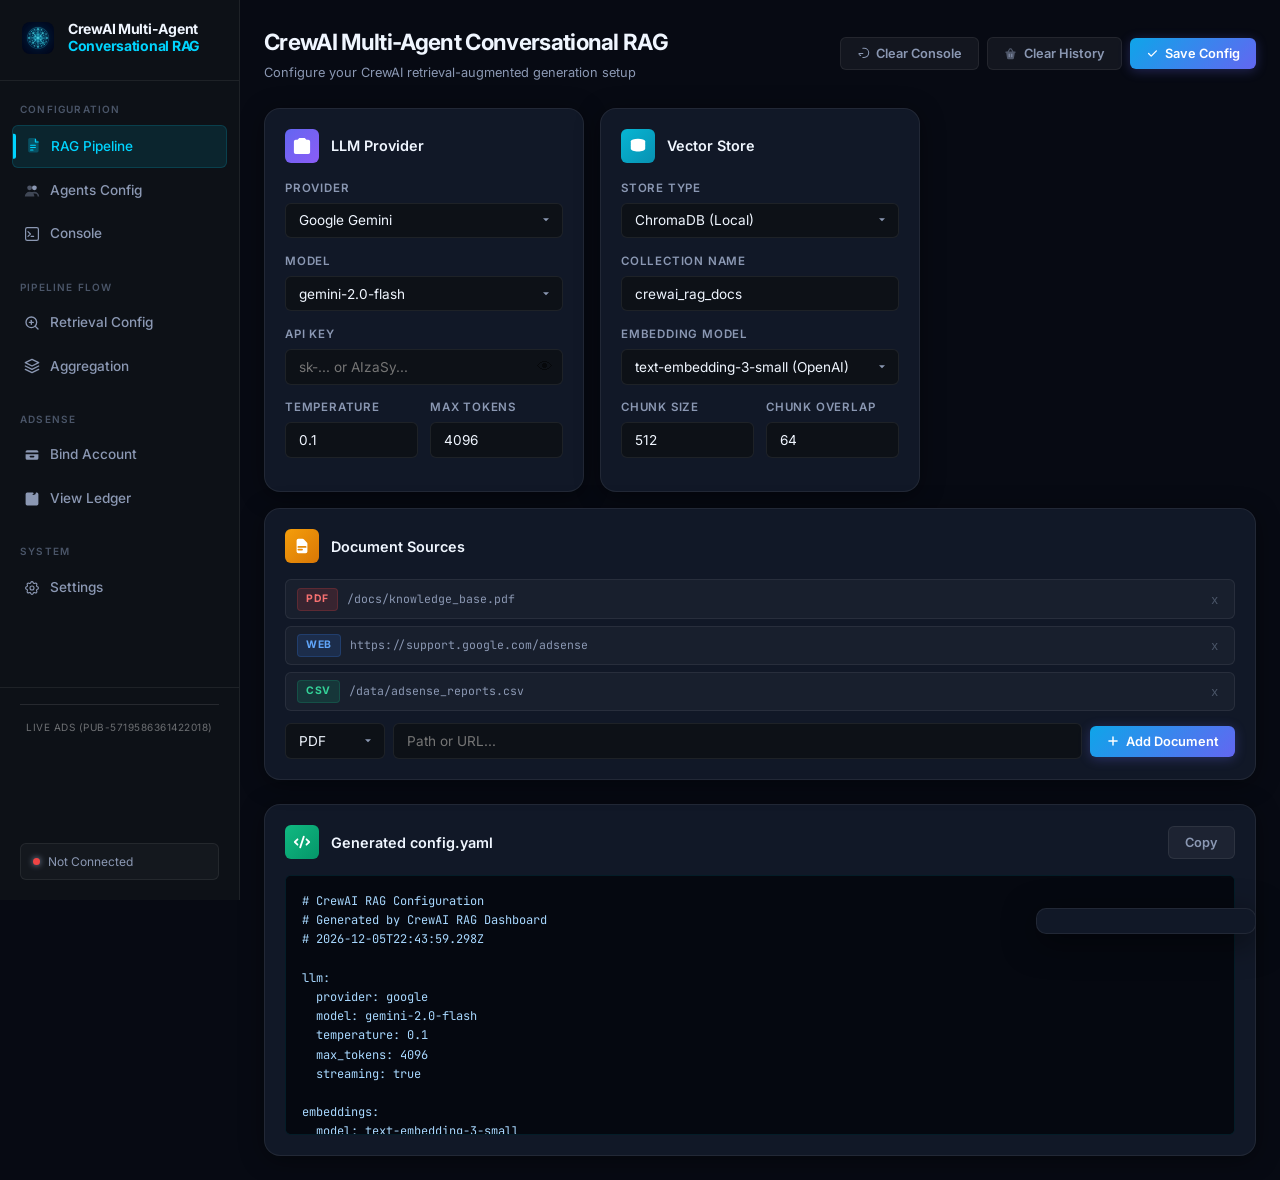
==== commit e4e4a5ee: "feat: AdSense OAuth2 & Multiple Publisher IDs integration" ====
--- a/templates/index.html
+++ b/templates/index.html
@@ -107,7 +107,7 @@
     <div class="sidebar-footer">
       <!-- Google AdSense - Sidebar Bottom Live Ads -->
       <div class="sidebar-ad-container" style="margin-bottom: 15px; text-align: center; border-top: 1px solid rgba(255,255,255,0.1); padding-top: 10px;">
-        <span style="font-size: 10px; color: rgba(255,255,255,0.4); text-transform: uppercase; letter-spacing: 0.5px;">Live Ads</span>
+        <span style="font-size: 10px; color: rgba(255,255,255,0.4); text-transform: uppercase; letter-spacing: 0.5px;">Live Ads (pub-5719586361422018)</span>
         <ins class="adsbygoogle"
              style="display:block; min-height: 90px;"
              data-ad-client="ca-pub-5719586361422018"
@@ -588,7 +588,7 @@
             <div class="card-icon" style="background:linear-gradient(135deg,#10b981,#06b6d4)">
               <svg width="18" height="18" viewBox="0 0 20 20" fill="white"><path d="M9 2a1 1 0 000 2h2a1 1 0 100-2H9zm4 6a1 1 0 00-1-1H8a1 1 0 000 2h4a1 1 0 001-1zm-1 4a1 1 0 10-6 0 1 1 0 006 0zM4 2a2 2 0 00-2 2v12a2 2 0 002 2h12a2 2 0 002-2V4a2 2 0 00-2-2h-1a3 3 0 01-6 0H4z"/></svg>
             </div>
-            <h2 class="card-title">Earnings Ledger</h2>
+            <h2 class="card-title">Earnings Ledger <span style="font-size: 14px; opacity: 0.7; font-weight: normal; margin-left: 8px;">(pub-5719586361422018)</span></h2>
           </div>
           <div style="display:flex;gap:.5rem">
             <select class="form-select" id="ledger-month" style="width:160px">
@@ -597,7 +597,8 @@
               <option>August 2026</option>
             </select>
             <button class="btn btn-ghost" onclick="exportLedger()">Export CSV</button>
-            <button class="btn btn-primary" onclick="refreshLedger()">Refresh</button>
+            <button class="btn btn-primary" onclick="syncRealLedger()" style="background-color:#4285F4; border-color:#4285F4; color:white;">Sync Google AdSense</button>
+            <button class="btn btn-primary" onclick="refreshLedger()">Mock Data</button>
           </div>
         </div>
         <div class="table-wrap">
@@ -605,6 +606,7 @@
             <thead>
               <tr>
                 <th>Date</th>
+                <th>Account ID</th>
                 <th>Ad Unit</th>
                 <th>Platform / Source</th>
                 <th>Impressions</th>
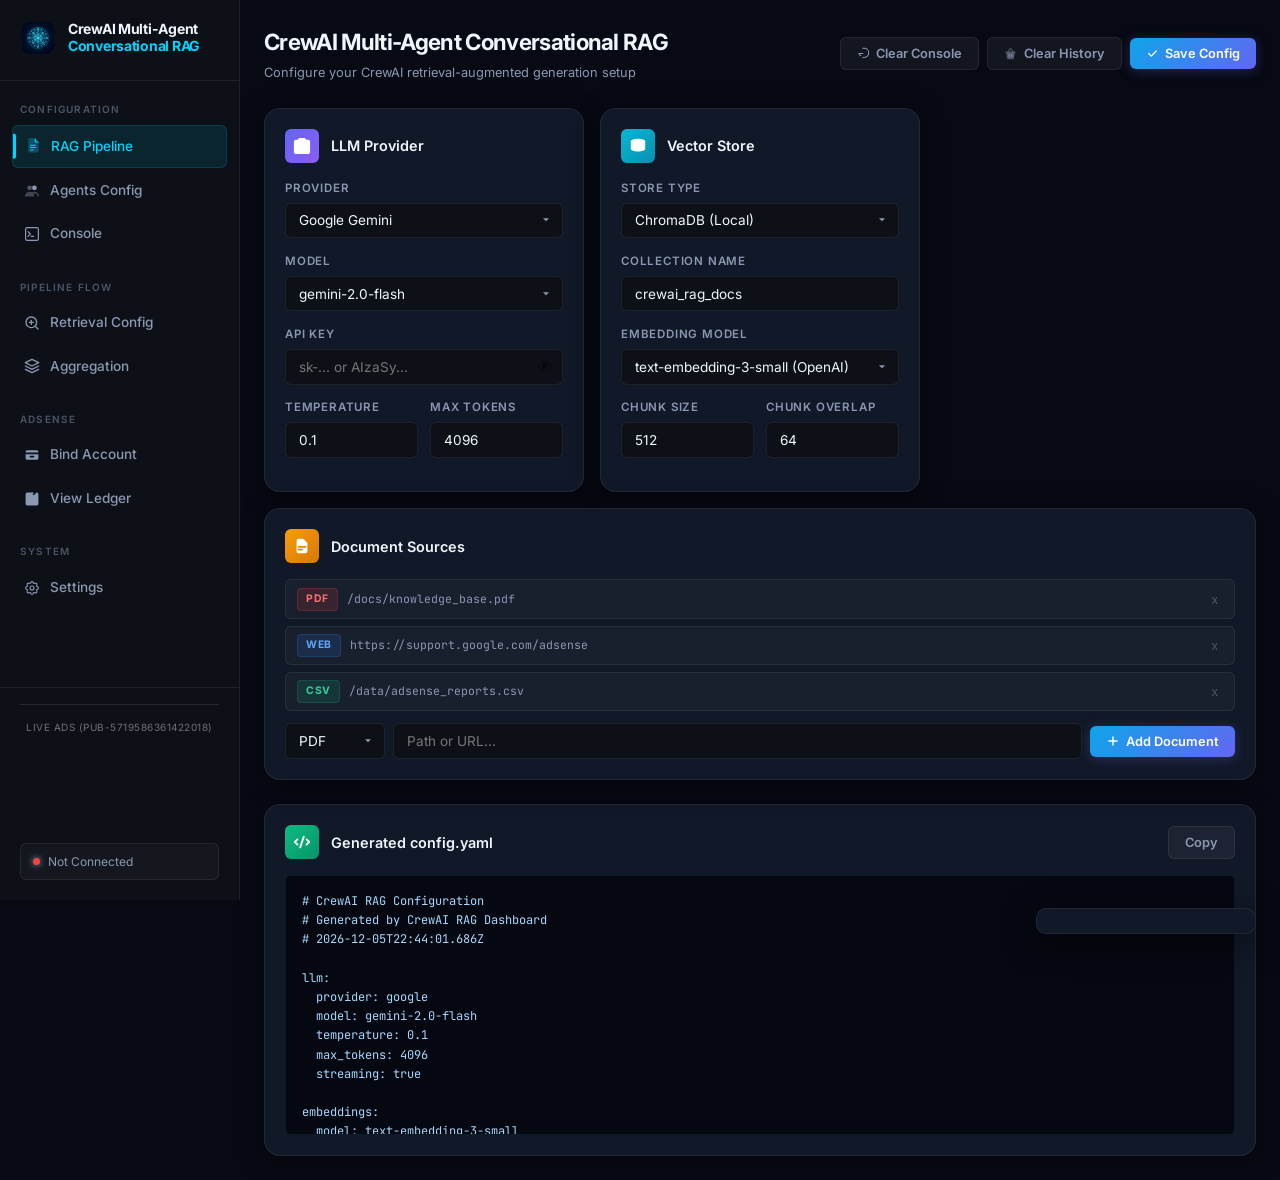
==== commit c11fb8ad: "feat: migrate to crewairag.com and add backup upload support" ====
--- a/templates/index.html
+++ b/templates/index.html
@@ -11,13 +11,13 @@
   <link rel="stylesheet" href="style.css" />
   <meta property="og:title" content="CrewAI Multi-Agent Conversational RAG" />
   <meta property="og:description" content="Configure CrewAI RAG pipelines, bind your Google AdSense account, and view earnings ledger – all in one premium dashboard." />
-  <meta property="og:image" content="http://localhost:8000/assets/logo.jpg" />
-  <meta property="og:url" content="http://localhost:8000/" />
+  <meta property="og:image" content="http://crewairag.com/assets/logo.jpg" />
+  <meta property="og:url" content="http://crewairag.com/" />
   <meta property="og:type" content="website" />
   <meta name="twitter:card" content="summary_large_image" />
   <meta name="twitter:title" content="CrewAI Multi-Agent Conversational RAG" />
   <meta name="twitter:description" content="Configure CrewAI RAG pipelines, bind your Google AdSense account, and view earnings ledger." />
-  <meta name="twitter:image" content="http://localhost:8000/assets/logo.jpg" />
+  <meta name="twitter:image" content="http://crewairag.com/assets/logo.jpg" />
   <!-- Google AdSense -->
   <script async src="https://pagead2.googlesyndication.com/pagead/js/adsbygoogle.js?client=ca-pub-5719586361422018" crossorigin="anonymous"></script>
 </head>
@@ -253,6 +253,9 @@
               <option value="WEB">WEB</option>
               <option value="CSV">CSV</option>
               <option value="TXT">TXT</option>
+              <option value="PHP">PHP</option>
+              <option value="HTML">HTML</option>
+              <option value="ZIP">ZIP (Backup)</option>
             </select>
             <input type="text" class="form-input" id="new-source-path" placeholder="Path or URL..." />
             <button class="btn btn-primary" onclick="addSource()">
@@ -477,7 +480,7 @@
                 </div>
                 <div class="form-group">
                   <label class="form-label">Redirect URI</label>
-                  <input type="text" class="form-input" id="redirect-uri" value="http://localhost:8080/callback"/>
+                  <input type="text" class="form-input" id="redirect-uri" value="http://crewairag.com/callback"/>
                 </div>
               </div>
             </div>
@@ -751,6 +754,9 @@
             <label class="scope-item"><input type="checkbox" checked/><span>WEB</span></label>
             <label class="scope-item"><input type="checkbox" checked/><span>CSV</span></label>
             <label class="scope-item"><input type="checkbox" checked/><span>TXT</span></label>
+            <label class="scope-item"><input type="checkbox" checked/><span>PHP</span></label>
+            <label class="scope-item"><input type="checkbox" checked/><span>HTML</span></label>
+            <label class="scope-item"><input type="checkbox" checked/><span>ZIP</span></label>
           </div>
         </div>
         <div class="form-group">
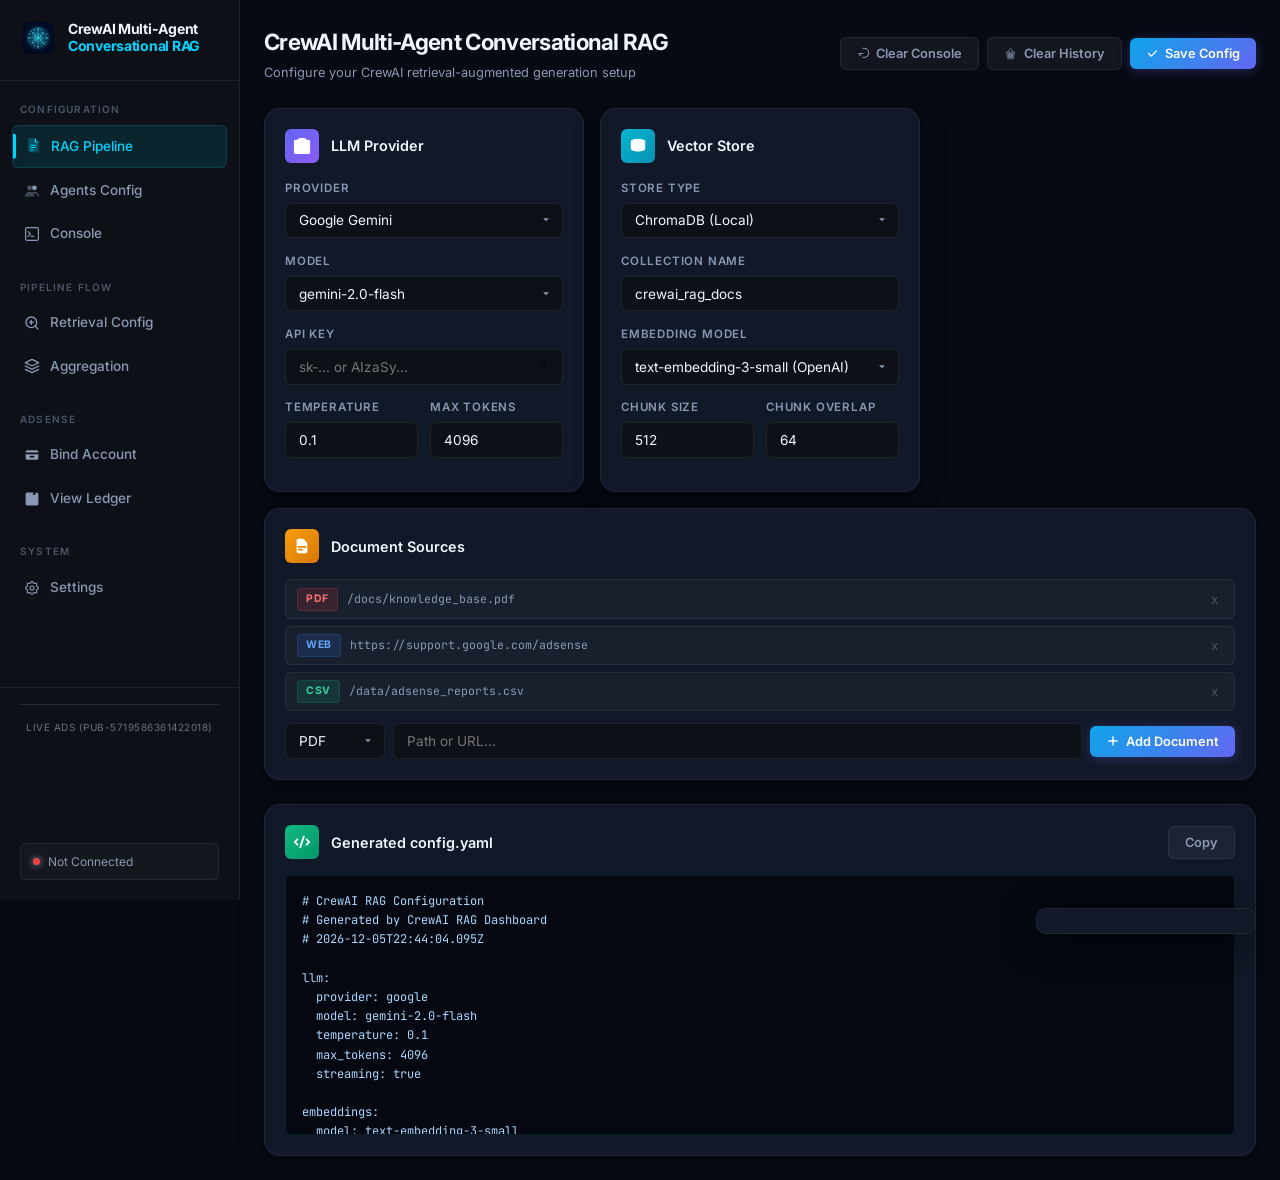
==== commit a289ae06: "Feat: Add AdSense verification, Hostinger deployment updates, and horizontal scroll for ledger" ====
--- a/templates/index.html
+++ b/templates/index.html
@@ -18,6 +18,7 @@
   <meta name="twitter:title" content="CrewAI Multi-Agent Conversational RAG" />
   <meta name="twitter:description" content="Configure CrewAI RAG pipelines, bind your Google AdSense account, and view earnings ledger." />
   <meta name="twitter:image" content="http://crewairag.com/assets/logo.jpg" />
+  <meta name="google-adsense-account" content="ca-pub-5719586361422018">
   <!-- Google AdSense -->
   <script async src="https://pagead2.googlesyndication.com/pagead/js/adsbygoogle.js?client=ca-pub-5719586361422018" crossorigin="anonymous"></script>
 </head>
@@ -604,7 +605,7 @@
             <button class="btn btn-primary" onclick="refreshLedger()">Mock Data</button>
           </div>
         </div>
-        <div class="table-wrap">
+        <div class="table-wrap" id="ledger-table-wrap">
           <table class="ledger-table" id="ledger-table">
             <thead>
               <tr>
@@ -623,6 +624,10 @@
             <tbody id="ledger-body"></tbody>
           </table>
         </div>
+        <div style="display: flex; gap: 8px; justify-content: center; margin-top: 12px; margin-bottom: 12px;">
+           <button onclick="document.getElementById('ledger-table-wrap').scrollBy({left: -200, behavior: 'smooth'})" class="btn btn-secondary" style="padding: 4px 12px; font-size: 12px;">&larr; Geser Kiri</button>
+           <button onclick="document.getElementById('ledger-table-wrap').scrollBy({left: 200, behavior: 'smooth'})" class="btn btn-secondary" style="padding: 4px 12px; font-size: 12px;">Geser Kanan &rarr;</button>
+        </div>
         <div class="table-footer">
           <span id="ledger-info">Loading...</span>
           <div class="pagination" id="pagination"></div>
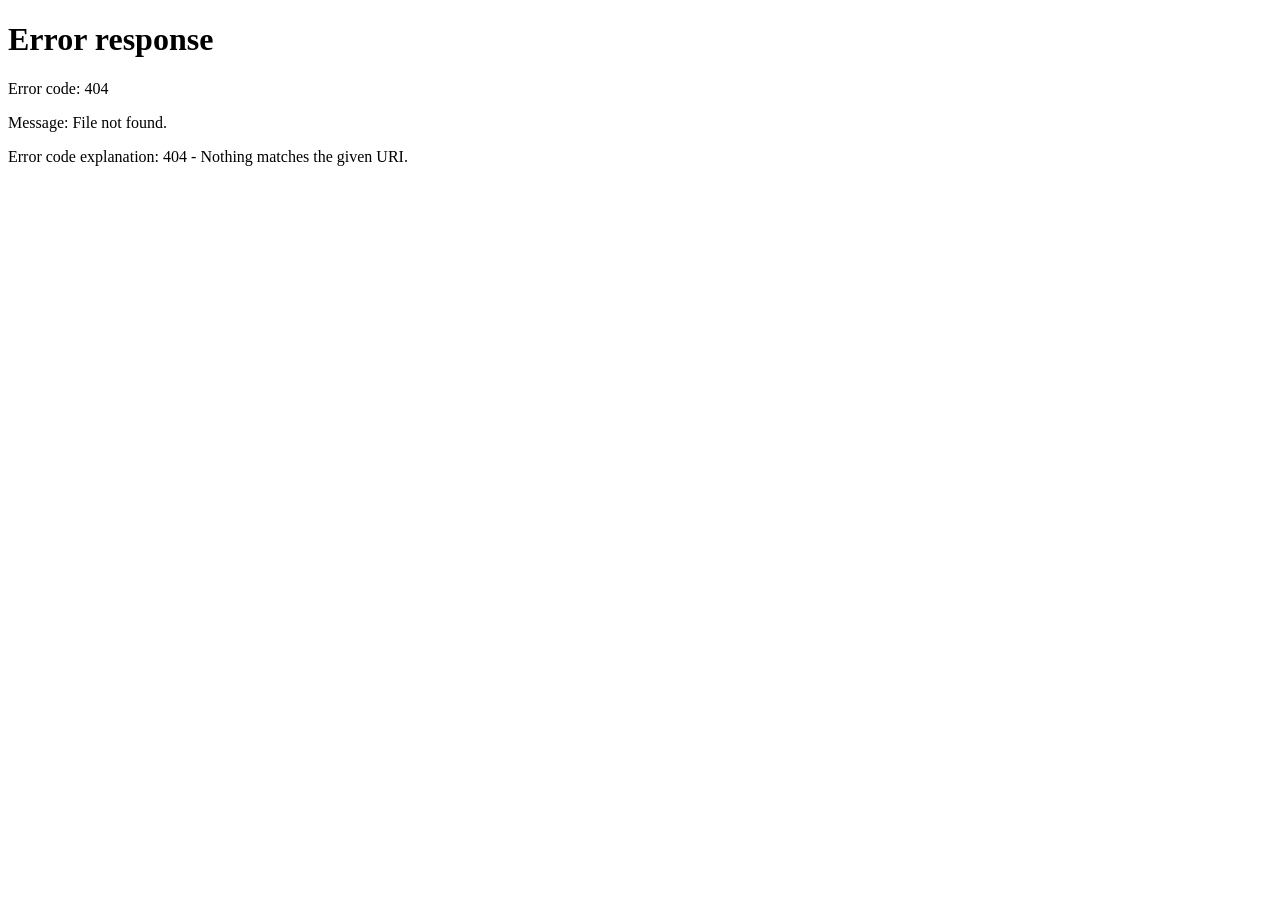
==== commit f0e38b0d: "chore: update google tag manager and auth url" ====
--- a/templates/index.html
+++ b/templates/index.html
@@ -1,35 +1,59 @@
 <!DOCTYPE html>
 <html lang="en">
+
 <head>
   <meta charset="UTF-8" />
   <meta name="viewport" content="width=device-width, initial-scale=1.0" />
   <title>CrewAI Multi-Agent Conversational RAG</title>
-  <meta name="description" content="Configure CrewAI RAG pipelines, bind your Google AdSense account, and view earnings ledger â€” all in one premium dashboard." />
+  <meta name="description"
+    content="Configure CrewAI RAG pipelines, bind your Google AdSense account, and view earnings ledger â€” all in one premium dashboard." />
   <link rel="preconnect" href="https://fonts.googleapis.com" />
-  <link href="https://fonts.googleapis.com/css2?family=Inter:wght@300;400;500;600;700;800&family=JetBrains+Mono:wght@400;500&display=swap" rel="stylesheet" />
+  <link
+    href="https://fonts.googleapis.com/css2?family=Inter:wght@300;400;500;600;700;800&family=JetBrains+Mono:wght@400;500&display=swap"
+    rel="stylesheet" />
   <link rel="icon" type="image/jpeg" href="assets/logo.jpg" />
   <link rel="stylesheet" href="style.css" />
   <meta property="og:title" content="CrewAI Multi-Agent Conversational RAG" />
-  <meta property="og:description" content="Configure CrewAI RAG pipelines, bind your Google AdSense account, and view earnings ledger – all in one premium dashboard." />
+  <meta property="og:description"
+    content="Configure CrewAI RAG pipelines, bind your Google AdSense account, and view earnings ledger – all in one premium dashboard." />
   <meta property="og:image" content="http://crewairag.com/assets/logo.jpg" />
   <meta property="og:url" content="http://crewairag.com/" />
   <meta property="og:type" content="website" />
   <meta name="twitter:card" content="summary_large_image" />
   <meta name="twitter:title" content="CrewAI Multi-Agent Conversational RAG" />
-  <meta name="twitter:description" content="Configure CrewAI RAG pipelines, bind your Google AdSense account, and view earnings ledger." />
+  <meta name="twitter:description"
+    content="Configure CrewAI RAG pipelines, bind your Google AdSense account, and view earnings ledger." />
   <meta name="twitter:image" content="http://crewairag.com/assets/logo.jpg" />
   <meta name="google-adsense-account" content="ca-pub-5719586361422018">
   <!-- Google AdSense -->
-  <script async src="https://pagead2.googlesyndication.com/pagead/js/adsbygoogle.js?client=ca-pub-5719586361422018" crossorigin="anonymous"></script>
+  <script async src="https://pagead2.googlesyndication.com/pagead/js/adsbygoogle.js?client=ca-pub-5719586361422018"
+    crossorigin="anonymous"></script>
+  <!-- Google Tag Manager -->
+  <script>(function (w, d, s, l, i) {
+      w[l] = w[l] || []; w[l].push({
+        'gtm.start':
+          new Date().getTime(), event: 'gtm.js'
+      }); var f = d.getElementsByTagName(s)[0],
+        j = d.createElement(s), dl = l != 'dataLayer' ? '&l=' + l : ''; j.async = true; j.src =
+          'https://www.googletagmanager.com/gtm.js?id=' + i + dl; f.parentNode.insertBefore(j, f);
+    })(window, document, 'script', 'dataLayer', 'GTM-TS368DGJ');</script>
+  <!-- End Google Tag Manager -->
 </head>
+
 <body>
+  <!-- Google Tag Manager (noscript) -->
+  <noscript><iframe src="https://www.googletagmanager.com/ns.html?id=GTM-TS368DGJ" height="0" width="0"
+      style="display:none;visibility:hidden"></iframe></noscript>
+  <!-- End Google Tag Manager (noscript) -->
   <!-- SIDEBAR -->
   <aside class="sidebar" id="sidebar">
     <div class="sidebar-logo">
       <div class="logo-icon" style="background:transparent; border:none;">
-        <img src="assets/logo.jpg" alt="Logo" style="width: 32px; height: 32px; border-radius: 8px; object-fit: cover;" />
-      </div>
-      <span class="logo-text" style="font-size: 14px; white-space: normal; line-height: 1.2;">CrewAI Multi-Agent<br/><span class="logo-accent">Conversational RAG</span></span>
+        <img src="assets/logo.jpg" alt="Logo"
+          style="width: 32px; height: 32px; border-radius: 8px; object-fit: cover;" />
+      </div>
+      <span class="logo-text" style="font-size: 14px; white-space: normal; line-height: 1.2;">CrewAI
+        Multi-Agent<br /><span class="logo-accent">Conversational RAG</span></span>
     </div>
 
     <nav class="sidebar-nav">
@@ -38,24 +62,32 @@
       <!-- RAG Pipeline â€” document icon -->
       <a href="#" class="nav-item active" data-tab="rag-config" id="nav-rag-config">
         <svg class="nav-icon" viewBox="0 0 20 20" fill="none">
-          <path d="M4 2a2 2 0 012-2h5.586A2 2 0 0113 .586L16.414 4A2 2 0 0117 5.414V16a2 2 0 01-2 2H6a2 2 0 01-2-2V2z" fill="currentColor" opacity=".25"/>
-          <path d="M13 1v4h4" stroke="currentColor" stroke-width="1.4" stroke-linejoin="round" fill="none"/>
-          <line x1="7" y1="9"  x2="13" y2="9"  stroke="currentColor" stroke-width="1.3" stroke-linecap="round"/>
-          <line x1="7" y1="12" x2="13" y2="12" stroke="currentColor" stroke-width="1.3" stroke-linecap="round"/>
-          <line x1="7" y1="15" x2="10" y2="15" stroke="currentColor" stroke-width="1.3" stroke-linecap="round"/>
+          <path d="M4 2a2 2 0 012-2h5.586A2 2 0 0113 .586L16.414 4A2 2 0 0117 5.414V16a2 2 0 01-2 2H6a2 2 0 01-2-2V2z"
+            fill="currentColor" opacity=".25" />
+          <path d="M13 1v4h4" stroke="currentColor" stroke-width="1.4" stroke-linejoin="round" fill="none" />
+          <line x1="7" y1="9" x2="13" y2="9" stroke="currentColor" stroke-width="1.3" stroke-linecap="round" />
+          <line x1="7" y1="12" x2="13" y2="12" stroke="currentColor" stroke-width="1.3" stroke-linecap="round" />
+          <line x1="7" y1="15" x2="10" y2="15" stroke="currentColor" stroke-width="1.3" stroke-linecap="round" />
         </svg>
         RAG Pipeline
       </a>
 
       <!-- Agents -->
       <a href="#" class="nav-item" data-tab="agents" id="nav-agents">
-        <svg class="nav-icon" viewBox="0 0 20 20"><circle cx="7" cy="6" r="3" fill="currentColor" opacity=".5"/><circle cx="13" cy="6" r="3" fill="currentColor"/><path d="M1 17a6 6 0 0112 0H1zm6 0a6 6 0 0112 0h-2a4 4 0 00-8 0H7z" fill="currentColor" opacity=".4"/></svg>
+        <svg class="nav-icon" viewBox="0 0 20 20">
+          <circle cx="7" cy="6" r="3" fill="currentColor" opacity=".5" />
+          <circle cx="13" cy="6" r="3" fill="currentColor" />
+          <path d="M1 17a6 6 0 0112 0H1zm6 0a6 6 0 0112 0h-2a4 4 0 00-8 0H7z" fill="currentColor" opacity=".4" />
+        </svg>
         Agents Config
       </a>
 
       <!-- Console -->
       <a href="#" class="nav-item" data-tab="console" id="nav-console">
-        <svg class="nav-icon" viewBox="0 0 20 20"><path d="M2 4a2 2 0 012-2h12a2 2 0 012 2v12a2 2 0 01-2 2H4a2 2 0 01-2-2V4zm3 3l3 3-3 3m4 0h3" stroke="currentColor" stroke-width="1.5" fill="none" stroke-linecap="round" stroke-linejoin="round"/></svg>
+        <svg class="nav-icon" viewBox="0 0 20 20">
+          <path d="M2 4a2 2 0 012-2h12a2 2 0 012 2v12a2 2 0 01-2 2H4a2 2 0 01-2-2V4zm3 3l3 3-3 3m4 0h3"
+            stroke="currentColor" stroke-width="1.5" fill="none" stroke-linecap="round" stroke-linejoin="round" />
+        </svg>
         Console
       </a>
 
@@ -64,7 +96,8 @@
 
       <!-- Retrieval -->
       <a href="#" class="nav-item" data-tab="retrieval" id="nav-retrieval">
-        <svg class="nav-icon" viewBox="0 0 24 24" fill="none" stroke="currentColor" stroke-width="2" stroke-linecap="round" stroke-linejoin="round">
+        <svg class="nav-icon" viewBox="0 0 24 24" fill="none" stroke="currentColor" stroke-width="2"
+          stroke-linecap="round" stroke-linejoin="round">
           <circle cx="11" cy="11" r="8"></circle>
           <line x1="21" y1="21" x2="16.65" y2="16.65"></line>
           <line x1="11" y1="8" x2="11" y2="14"></line>
@@ -75,7 +108,8 @@
 
       <!-- Aggregation -->
       <a href="#" class="nav-item" data-tab="aggregation" id="nav-aggregation">
-        <svg class="nav-icon" viewBox="0 0 24 24" fill="none" stroke="currentColor" stroke-width="2" stroke-linecap="round" stroke-linejoin="round">
+        <svg class="nav-icon" viewBox="0 0 24 24" fill="none" stroke="currentColor" stroke-width="2"
+          stroke-linecap="round" stroke-linejoin="round">
           <polygon points="12 2 2 7 12 12 22 7 12 2"></polygon>
           <polyline points="2 17 12 22 22 17"></polyline>
           <polyline points="2 12 12 17 22 12"></polyline>
@@ -86,11 +120,19 @@
       <!-- â”€â”€ ADSENSE group â”€â”€ -->
       <div class="nav-group-label" style="margin-top:1.5rem">AdSense</div>
       <a href="#" class="nav-item" data-tab="adsense-bind" id="nav-adsense-bind">
-        <svg class="nav-icon" viewBox="0 0 20 20"><path d="M4 4a2 2 0 00-2 2v1h16V6a2 2 0 00-2-2H4zm-2 5v5a2 2 0 002 2h12a2 2 0 002-2V9H2zm5 3a1 1 0 011-1h4a1 1 0 110 2H8a1 1 0 01-1-1z" fill="currentColor"/></svg>
+        <svg class="nav-icon" viewBox="0 0 20 20">
+          <path
+            d="M4 4a2 2 0 00-2 2v1h16V6a2 2 0 00-2-2H4zm-2 5v5a2 2 0 002 2h12a2 2 0 002-2V9H2zm5 3a1 1 0 011-1h4a1 1 0 110 2H8a1 1 0 01-1-1z"
+            fill="currentColor" />
+        </svg>
         Bind Account
       </a>
       <a href="#" class="nav-item" data-tab="ledger" id="nav-ledger">
-        <svg class="nav-icon" viewBox="0 0 20 20"><path d="M9 2a1 1 0 000 2h2a1 1 0 100-2H9zm4 6a1 1 0 00-1-1H8a1 1 0 000 2h4a1 1 0 001-1zm-1 4a1 1 0 10-6 0 1 1 0 006 0zM4 2a2 2 0 00-2 2v12a2 2 0 002 2h12a2 2 0 002-2V4a2 2 0 00-2-2h-1a3 3 0 01-6 0H4z" fill="currentColor"/></svg>
+        <svg class="nav-icon" viewBox="0 0 20 20">
+          <path
+            d="M9 2a1 1 0 000 2h2a1 1 0 100-2H9zm4 6a1 1 0 00-1-1H8a1 1 0 000 2h4a1 1 0 001-1zm-1 4a1 1 0 10-6 0 1 1 0 006 0zM4 2a2 2 0 00-2 2v12a2 2 0 002 2h12a2 2 0 002-2V4a2 2 0 00-2-2h-1a3 3 0 01-6 0H4z"
+            fill="currentColor" />
+        </svg>
         View Ledger
       </a>
 
@@ -98,8 +140,10 @@
       <div class="nav-group-label" style="margin-top:1.5rem">System</div>
       <a href="#" class="nav-item" data-tab="settings" id="nav-settings">
         <svg class="nav-icon" viewBox="0 0 20 20" fill="none">
-          <path d="M11.49 3.17c-.38-1.56-2.6-1.56-2.98 0a1.532 1.532 0 01-2.286.948c-1.372-.836-2.942.734-2.106 2.106.54.886.061 2.042-.947 2.287-1.561.379-1.561 2.6 0 2.978a1.532 1.532 0 01.947 2.287c-.836 1.372.734 2.942 2.106 2.106a1.532 1.532 0 012.287.947c.379 1.561 2.6 1.561 2.978 0a1.533 1.533 0 012.287-.947c1.372.836 2.942-.734 2.106-2.106a1.533 1.533 0 01.947-2.287c1.561-.379 1.561-2.6 0-2.978a1.532 1.532 0 01-.947-2.287c.836-1.372-.734-2.942-2.106-2.106a1.532 1.532 0 01-2.287-.947z" stroke="currentColor" stroke-width="1.4"/>
-          <circle cx="10" cy="10" r="2.5" stroke="currentColor" stroke-width="1.4"/>
+          <path
+            d="M11.49 3.17c-.38-1.56-2.6-1.56-2.98 0a1.532 1.532 0 01-2.286.948c-1.372-.836-2.942.734-2.106 2.106.54.886.061 2.042-.947 2.287-1.561.379-1.561 2.6 0 2.978a1.532 1.532 0 01.947 2.287c-.836 1.372.734 2.942 2.106 2.106a1.532 1.532 0 012.287.947c.379 1.561 2.6 1.561 2.978 0a1.533 1.533 0 012.287-.947c1.372.836 2.942-.734 2.106-2.106a1.533 1.533 0 01.947-2.287c1.561-.379 1.561-2.6 0-2.978a1.532 1.532 0 01-.947-2.287c.836-1.372-.734-2.942-2.106-2.106a1.532 1.532 0 01-2.287-.947z"
+            stroke="currentColor" stroke-width="1.4" />
+          <circle cx="10" cy="10" r="2.5" stroke="currentColor" stroke-width="1.4" />
         </svg>
         Settings
       </a>
@@ -107,15 +151,15 @@
 
     <div class="sidebar-footer">
       <!-- Google AdSense - Sidebar Bottom Live Ads -->
-      <div class="sidebar-ad-container" style="margin-bottom: 15px; text-align: center; border-top: 1px solid rgba(255,255,255,0.1); padding-top: 10px;">
-        <span style="font-size: 10px; color: rgba(255,255,255,0.4); text-transform: uppercase; letter-spacing: 0.5px;">Live Ads (pub-5719586361422018)</span>
-        <ins class="adsbygoogle"
-             style="display:block; min-height: 90px;"
-             data-ad-client="ca-pub-5719586361422018"
-             data-ad-format="auto"
-             data-full-width-responsive="true"></ins>
+      <div class="sidebar-ad-container"
+        style="margin-bottom: 15px; text-align: center; border-top: 1px solid rgba(255,255,255,0.1); padding-top: 10px;">
+        <span
+          style="font-size: 10px; color: rgba(255,255,255,0.4); text-transform: uppercase; letter-spacing: 0.5px;">Live
+          Ads (pub-5719586361422018)</span>
+        <ins class="adsbygoogle" style="display:block; min-height: 90px;" data-ad-client="ca-pub-5719586361422018"
+          data-ad-format="auto" data-full-width-responsive="true"></ins>
         <script>
-             (adsbygoogle = window.adsbygoogle || []).push({});
+          (adsbygoogle = window.adsbygoogle || []).push({});
         </script>
       </div>
 
@@ -135,15 +179,26 @@
       </div>
       <div class="topbar-right">
         <button class="btn btn-ghost" id="btn-clear-console" onclick="clearConsole()">
-          <svg width="13" height="13" viewBox="0 0 20 20" fill="none"><path d="M9 2h2a7 7 0 010 14H9m-5.7-4.3L5.6 13M3 10h6" stroke="currentColor" stroke-width="1.6" stroke-linecap="round" stroke-linejoin="round"/></svg>
+          <svg width="13" height="13" viewBox="0 0 20 20" fill="none">
+            <path d="M9 2h2a7 7 0 010 14H9m-5.7-4.3L5.6 13M3 10h6" stroke="currentColor" stroke-width="1.6"
+              stroke-linecap="round" stroke-linejoin="round" />
+          </svg>
           Clear Console
         </button>
         <button class="btn btn-ghost" id="btn-clear-history" onclick="openClearHistoryModal()">
-          <svg width="13" height="13" viewBox="0 0 20 20" fill="none"><path d="M9 2a1 1 0 00-.894.553L5.382 7H3a1 1 0 000 2h.28l1.47 8.235A2 2 0 006.72 19h6.56a2 2 0 001.97-1.765L16.72 9H17a1 1 0 000-2h-2.382l-2.724-4.447A1 1 0 0011 2H9zM7.618 7l1.5-3h1.764l1.5 3H7.618z" fill="currentColor" opacity=".5"/><path d="M8 11v4m4-4v4" stroke="currentColor" stroke-width="1.5" stroke-linecap="round"/></svg>
+          <svg width="13" height="13" viewBox="0 0 20 20" fill="none">
+            <path
+              d="M9 2a1 1 0 00-.894.553L5.382 7H3a1 1 0 000 2h.28l1.47 8.235A2 2 0 006.72 19h6.56a2 2 0 001.97-1.765L16.72 9H17a1 1 0 000-2h-2.382l-2.724-4.447A1 1 0 0011 2H9zM7.618 7l1.5-3h1.764l1.5 3H7.618z"
+              fill="currentColor" opacity=".5" />
+            <path d="M8 11v4m4-4v4" stroke="currentColor" stroke-width="1.5" stroke-linecap="round" />
+          </svg>
           Clear History
         </button>
         <button class="btn btn-primary" id="btn-save-all" onclick="saveConfig()">
-          <svg width="13" height="13" viewBox="0 0 20 20" fill="currentColor"><path d="M16.707 5.293a1 1 0 010 1.414l-8 8a1 1 0 01-1.414 0l-4-4a1 1 0 011.414-1.414L8 12.586l7.293-7.293a1 1 0 011.414 0z"/></svg>
+          <svg width="13" height="13" viewBox="0 0 20 20" fill="currentColor">
+            <path
+              d="M16.707 5.293a1 1 0 010 1.414l-8 8a1 1 0 01-1.414 0l-4-4a1 1 0 011.414-1.414L8 12.586l7.293-7.293a1 1 0 011.414 0z" />
+          </svg>
           Save Config
         </button>
       </div>
@@ -155,7 +210,10 @@
         <div class="card">
           <div class="card-header">
             <div class="card-icon" style="background:linear-gradient(135deg,#6366f1,#8b5cf6)">
-              <svg width="18" height="18" viewBox="0 0 20 20" fill="white"><path d="M13 7H7v6h6V7zm-2 4H9V9h2v2zm2-10H7L5 3H3a2 2 0 00-2 2v12a2 2 0 002 2h14a2 2 0 002-2V5a2 2 0 00-2-2h-2L13 1z"/></svg>
+              <svg width="18" height="18" viewBox="0 0 20 20" fill="white">
+                <path
+                  d="M13 7H7v6h6V7zm-2 4H9V9h2v2zm2-10H7L5 3H3a2 2 0 00-2 2v12a2 2 0 002 2h14a2 2 0 002-2V5a2 2 0 00-2-2h-2L13 1z" />
+              </svg>
             </div>
             <h2 class="card-title">LLM Provider</h2>
           </div>
@@ -180,18 +238,21 @@
           <div class="form-group">
             <label class="form-label">API Key</label>
             <div class="input-eye-wrap">
-              <input type="password" class="form-input" id="llm-api-key" placeholder="sk-... or AIzaSy..." onchange="updateConfig()"/>
+              <input type="password" class="form-input" id="llm-api-key" placeholder="sk-... or AIzaSy..."
+                onchange="updateConfig()" />
               <button class="eye-btn" onclick="toggleVisibility('llm-api-key',this)">&#128065;</button>
             </div>
           </div>
           <div class="form-row">
             <div class="form-group">
               <label class="form-label">Temperature</label>
-              <input type="number" class="form-input" id="llm-temp" value="0.1" min="0" max="2" step="0.1" onchange="updateConfig()"/>
+              <input type="number" class="form-input" id="llm-temp" value="0.1" min="0" max="2" step="0.1"
+                onchange="updateConfig()" />
             </div>
             <div class="form-group">
               <label class="form-label">Max Tokens</label>
-              <input type="number" class="form-input" id="llm-tokens" value="4096" min="256" max="32768" onchange="updateConfig()"/>
+              <input type="number" class="form-input" id="llm-tokens" value="4096" min="256" max="32768"
+                onchange="updateConfig()" />
             </div>
           </div>
         </div>
@@ -199,7 +260,11 @@
         <div class="card">
           <div class="card-header">
             <div class="card-icon" style="background:linear-gradient(135deg,#06b6d4,#0891b2)">
-              <svg width="18" height="18" viewBox="0 0 20 20" fill="white"><ellipse cx="10" cy="5" rx="8" ry="3"/><path d="M2 5v4c0 1.657 3.582 3 8 3s8-1.343 8-3V5"/><path d="M2 9v4c0 1.657 3.582 3 8 3s8-1.343 8-3V9"/></svg>
+              <svg width="18" height="18" viewBox="0 0 20 20" fill="white">
+                <ellipse cx="10" cy="5" rx="8" ry="3" />
+                <path d="M2 5v4c0 1.657 3.582 3 8 3s8-1.343 8-3V5" />
+                <path d="M2 9v4c0 1.657 3.582 3 8 3s8-1.343 8-3V9" />
+              </svg>
             </div>
             <h2 class="card-title">Vector Store</h2>
           </div>
@@ -214,7 +279,8 @@
           </div>
           <div class="form-group">
             <label class="form-label">Collection Name</label>
-            <input type="text" class="form-input" id="collection-name" value="crewai_rag_docs" onchange="updateConfig()"/>
+            <input type="text" class="form-input" id="collection-name" value="crewai_rag_docs"
+              onchange="updateConfig()" />
           </div>
           <div class="form-group">
             <label class="form-label">Embedding Model</label>
@@ -227,11 +293,11 @@
           <div class="form-row">
             <div class="form-group">
               <label class="form-label">Chunk Size</label>
-              <input type="number" class="form-input" id="chunk-size" value="512" onchange="updateConfig()"/>
+              <input type="number" class="form-input" id="chunk-size" value="512" onchange="updateConfig()" />
             </div>
             <div class="form-group">
               <label class="form-label">Chunk Overlap</label>
-              <input type="number" class="form-input" id="chunk-overlap" value="64" onchange="updateConfig()"/>
+              <input type="number" class="form-input" id="chunk-overlap" value="64" onchange="updateConfig()" />
             </div>
           </div>
         </div>
@@ -239,14 +305,23 @@
         <div class="card card-wide">
           <div class="card-header">
             <div class="card-icon" style="background:linear-gradient(135deg,#f59e0b,#d97706)">
-              <svg width="18" height="18" viewBox="0 0 20 20" fill="white"><path d="M4 4a2 2 0 012-2h4.586A2 2 0 0112 2.586L15.414 6A2 2 0 0116 7.414V16a2 2 0 01-2 2H6a2 2 0 01-2-2V4zm2 6a1 1 0 000 2h8a1 1 0 100-2H6zm0 3a1 1 0 000 2h4a1 1 0 100-2H6z"/></svg>
+              <svg width="18" height="18" viewBox="0 0 20 20" fill="white">
+                <path
+                  d="M4 4a2 2 0 012-2h4.586A2 2 0 0112 2.586L15.414 6A2 2 0 0116 7.414V16a2 2 0 01-2 2H6a2 2 0 01-2-2V4zm2 6a1 1 0 000 2h8a1 1 0 100-2H6zm0 3a1 1 0 000 2h4a1 1 0 100-2H6z" />
+              </svg>
             </div>
             <h2 class="card-title">Document Sources</h2>
           </div>
           <div class="source-list" id="source-list">
-            <div class="source-item"><span class="source-type-badge badge-pdf">PDF</span><span class="source-path">/docs/knowledge_base.pdf</span><button class="remove-source" onclick="removeSource(this)">x</button></div>
-            <div class="source-item"><span class="source-type-badge badge-web">WEB</span><span class="source-path">https://support.google.com/adsense</span><button class="remove-source" onclick="removeSource(this)">x</button></div>
-            <div class="source-item"><span class="source-type-badge badge-csv">CSV</span><span class="source-path">/data/adsense_reports.csv</span><button class="remove-source" onclick="removeSource(this)">x</button></div>
+            <div class="source-item"><span class="source-type-badge badge-pdf">PDF</span><span
+                class="source-path">/docs/knowledge_base.pdf</span><button class="remove-source"
+                onclick="removeSource(this)">x</button></div>
+            <div class="source-item"><span class="source-type-badge badge-web">WEB</span><span
+                class="source-path">https://support.google.com/adsense</span><button class="remove-source"
+                onclick="removeSource(this)">x</button></div>
+            <div class="source-item"><span class="source-type-badge badge-csv">CSV</span><span
+                class="source-path">/data/adsense_reports.csv</span><button class="remove-source"
+                onclick="removeSource(this)">x</button></div>
           </div>
           <div class="add-source-row">
             <select class="form-select" id="new-source-type" style="width:100px;flex-shrink:0">
@@ -260,7 +335,11 @@
             </select>
             <input type="text" class="form-input" id="new-source-path" placeholder="Path or URL..." />
             <button class="btn btn-primary" onclick="addSource()">
-              <svg width="14" height="14" viewBox="0 0 24 24" fill="none" stroke="currentColor" stroke-width="2.5" stroke-linecap="round"><line x1="12" y1="5" x2="12" y2="19"/><line x1="5" y1="12" x2="19" y2="12"/></svg>
+              <svg width="14" height="14" viewBox="0 0 24 24" fill="none" stroke="currentColor" stroke-width="2.5"
+                stroke-linecap="round">
+                <line x1="12" y1="5" x2="12" y2="19" />
+                <line x1="5" y1="12" x2="19" y2="12" />
+              </svg>
               Add Document
             </button>
           </div>
@@ -271,7 +350,11 @@
         <div class="card-header" style="justify-content:space-between">
           <div style="display:flex;align-items:center;gap:.75rem">
             <div class="card-icon" style="background:linear-gradient(135deg,#10b981,#059669)">
-              <svg width="18" height="18" viewBox="0 0 20 20" fill="white"><path fill-rule="evenodd" d="M12.316 3.051a1 1 0 01.633 1.265l-4 12a1 1 0 11-1.898-.632l4-12a1 1 0 011.265-.633zM5.707 6.293a1 1 0 010 1.414L3.414 10l2.293 2.293a1 1 0 11-1.414 1.414l-3-3a1 1 0 010-1.414l3-3a1 1 0 011.414 0zm8.586 0a1 1 0 011.414 0l3 3a1 1 0 010 1.414l-3 3a1 1 0 11-1.414-1.414L16.586 10l-2.293-2.293a1 1 0 010-1.414z" clip-rule="evenodd"/></svg>
+              <svg width="18" height="18" viewBox="0 0 20 20" fill="white">
+                <path fill-rule="evenodd"
+                  d="M12.316 3.051a1 1 0 01.633 1.265l-4 12a1 1 0 11-1.898-.632l4-12a1 1 0 011.265-.633zM5.707 6.293a1 1 0 010 1.414L3.414 10l2.293 2.293a1 1 0 11-1.414 1.414l-3-3a1 1 0 010-1.414l3-3a1 1 0 011.414 0zm8.586 0a1 1 0 011.414 0l3 3a1 1 0 010 1.414l-3 3a1 1 0 11-1.414-1.414L16.586 10l-2.293-2.293a1 1 0 010-1.414z"
+                  clip-rule="evenodd" />
+              </svg>
             </div>
             <h2 class="card-title">Generated config.yaml</h2>
           </div>
@@ -286,8 +369,13 @@
       <div class="cards-grid">
         <div class="card">
           <div class="card-header">
-            <div class="agent-avatar" style="background:linear-gradient(135deg,#8b5cf6,#6366f1); display:flex; align-items:center; justify-content:center;">
-              <svg width="24" height="24" viewBox="0 0 24 24" fill="none" stroke="white" stroke-width="2" stroke-linecap="round" stroke-linejoin="round"><path d="M4 19.5A2.5 2.5 0 0 1 6.5 17H20"></path><path d="M6.5 2H20v20H6.5A2.5 2.5 0 0 1 4 19.5v-15A2.5 2.5 0 0 1 6.5 2z"></path></svg>
+            <div class="agent-avatar"
+              style="background:linear-gradient(135deg,#8b5cf6,#6366f1); display:flex; align-items:center; justify-content:center;">
+              <svg width="24" height="24" viewBox="0 0 24 24" fill="none" stroke="white" stroke-width="2"
+                stroke-linecap="round" stroke-linejoin="round">
+                <path d="M4 19.5A2.5 2.5 0 0 1 6.5 17H20"></path>
+                <path d="M6.5 2H20v20H6.5A2.5 2.5 0 0 1 4 19.5v-15A2.5 2.5 0 0 1 6.5 2z"></path>
+              </svg>
             </div>
             <div>
               <h2 class="card-title">Knowledge Retrieval Specialist</h2>
@@ -296,30 +384,40 @@
           </div>
           <div class="form-group">
             <label class="form-label">Role</label>
-            <input type="text" class="form-input" value="Knowledge Retrieval Specialist"/>
+            <input type="text" class="form-input" value="Knowledge Retrieval Specialist" />
           </div>
           <div class="form-group">
             <label class="form-label">Goal</label>
-            <textarea class="form-input form-textarea">Find and retrieve relevant AdSense performance data, policies, and insights from the knowledge base.</textarea>
+            <textarea
+              class="form-input form-textarea">Find and retrieve relevant AdSense performance data, policies, and insights from the knowledge base.</textarea>
           </div>
           <div class="form-group">
             <label class="form-label">Backstory</label>
-            <textarea class="form-input form-textarea">Expert in Google AdSense monetization strategies with deep knowledge of revenue optimization and policy compliance.</textarea>
+            <textarea
+              class="form-input form-textarea">Expert in Google AdSense monetization strategies with deep knowledge of revenue optimization and policy compliance.</textarea>
           </div>
           <div class="toggle-row">
             <label class="form-label">Verbose</label>
-            <label class="toggle"><input type="checkbox" checked id="researcher-verbose"/><span class="toggle-slider"></span></label>
+            <label class="toggle"><input type="checkbox" checked id="researcher-verbose" /><span
+                class="toggle-slider"></span></label>
           </div>
           <div class="toggle-row">
             <label class="form-label">Memory Enabled</label>
-            <label class="toggle"><input type="checkbox" checked id="researcher-memory"/><span class="toggle-slider"></span></label>
+            <label class="toggle"><input type="checkbox" checked id="researcher-memory" /><span
+                class="toggle-slider"></span></label>
           </div>
         </div>
 
         <div class="card">
           <div class="card-header">
-            <div class="agent-avatar" style="background:linear-gradient(135deg,#0ea5e9,#06b6d4); display:flex; align-items:center; justify-content:center;">
-              <svg width="24" height="24" viewBox="0 0 24 24" fill="none" stroke="white" stroke-width="2" stroke-linecap="round" stroke-linejoin="round"><polygon points="12 2 2 7 12 12 22 7 12 2"></polygon><polyline points="2 17 12 22 22 17"></polyline><polyline points="2 12 12 17 22 12"></polyline></svg>
+            <div class="agent-avatar"
+              style="background:linear-gradient(135deg,#0ea5e9,#06b6d4); display:flex; align-items:center; justify-content:center;">
+              <svg width="24" height="24" viewBox="0 0 24 24" fill="none" stroke="white" stroke-width="2"
+                stroke-linecap="round" stroke-linejoin="round">
+                <polygon points="12 2 2 7 12 12 22 7 12 2"></polygon>
+                <polyline points="2 17 12 22 22 17"></polyline>
+                <polyline points="2 12 12 17 22 12"></polyline>
+              </svg>
             </div>
             <div>
               <h2 class="card-title">Aggregator Host Specialist</h2>
@@ -328,30 +426,41 @@
           </div>
           <div class="form-group">
             <label class="form-label">Role</label>
-            <input type="text" class="form-input" value="Aggregator Host Specialist"/>
+            <input type="text" class="form-input" value="Aggregator Host Specialist" />
           </div>
           <div class="form-group">
             <label class="form-label">Goal</label>
-            <textarea class="form-input form-textarea">Analyze retrieved AdSense data to generate actionable revenue insights and optimization recommendations.</textarea>
+            <textarea
+              class="form-input form-textarea">Analyze retrieved AdSense data to generate actionable revenue insights and optimization recommendations.</textarea>
           </div>
           <div class="form-group">
             <label class="form-label">Backstory</label>
-            <textarea class="form-input form-textarea">Senior data analyst specializing in publisher monetization and advertising performance metrics.</textarea>
+            <textarea
+              class="form-input form-textarea">Senior data analyst specializing in publisher monetization and advertising performance metrics.</textarea>
           </div>
           <div class="toggle-row">
             <label class="form-label">Verbose</label>
-            <label class="toggle"><input type="checkbox" id="analyst-verbose"/><span class="toggle-slider"></span></label>
+            <label class="toggle"><input type="checkbox" id="analyst-verbose" /><span
+                class="toggle-slider"></span></label>
           </div>
           <div class="toggle-row">
             <label class="form-label">Memory Enabled</label>
-            <label class="toggle"><input type="checkbox" checked id="analyst-memory"/><span class="toggle-slider"></span></label>
+            <label class="toggle"><input type="checkbox" checked id="analyst-memory" /><span
+                class="toggle-slider"></span></label>
           </div>
         </div>
 
         <div class="card">
           <div class="card-header">
-            <div class="agent-avatar" style="background:linear-gradient(135deg,#f59e0b,#ef4444); display:flex; align-items:center; justify-content:center;">
-              <svg width="24" height="24" viewBox="0 0 24 24" fill="none" stroke="white" stroke-width="2" stroke-linecap="round" stroke-linejoin="round"><path d="M12 19l7-7 3 3-7 7-3-3z"></path><path d="M18 13l-1.5-7.5L2 2l3.5 14.5L13 18l5-5z"></path><path d="M2 2l7.586 7.586"></path><circle cx="11" cy="11" r="2"></circle></svg>
+            <div class="agent-avatar"
+              style="background:linear-gradient(135deg,#f59e0b,#ef4444); display:flex; align-items:center; justify-content:center;">
+              <svg width="24" height="24" viewBox="0 0 24 24" fill="none" stroke="white" stroke-width="2"
+                stroke-linecap="round" stroke-linejoin="round">
+                <path d="M12 19l7-7 3 3-7 7-3-3z"></path>
+                <path d="M18 13l-1.5-7.5L2 2l3.5 14.5L13 18l5-5z"></path>
+                <path d="M2 2l7.586 7.586"></path>
+                <circle cx="11" cy="11" r="2"></circle>
+              </svg>
             </div>
             <div>
               <h2 class="card-title">Writer Agent</h2>
@@ -360,23 +469,27 @@
           </div>
           <div class="form-group">
             <label class="form-label">Role</label>
-            <input type="text" class="form-input" value="Report Generator"/>
+            <input type="text" class="form-input" value="Report Generator" />
           </div>
           <div class="form-group">
             <label class="form-label">Goal</label>
-            <textarea class="form-input form-textarea">Compile research and analysis into clear, structured AdSense performance reports and revenue summaries.</textarea>
+            <textarea
+              class="form-input form-textarea">Compile research and analysis into clear, structured AdSense performance reports and revenue summaries.</textarea>
           </div>
           <div class="form-group">
             <label class="form-label">Backstory</label>
-            <textarea class="form-input form-textarea">Technical writer with expertise in financial and advertising performance documentation.</textarea>
+            <textarea
+              class="form-input form-textarea">Technical writer with expertise in financial and advertising performance documentation.</textarea>
           </div>
           <div class="toggle-row">
             <label class="form-label">Verbose</label>
-            <label class="toggle"><input type="checkbox" id="writer-verbose"/><span class="toggle-slider"></span></label>
+            <label class="toggle"><input type="checkbox" id="writer-verbose" /><span
+                class="toggle-slider"></span></label>
           </div>
           <div class="toggle-row">
             <label class="form-label">Memory Enabled</label>
-            <label class="toggle"><input type="checkbox" id="writer-memory"/><span class="toggle-slider"></span></label>
+            <label class="toggle"><input type="checkbox" id="writer-memory" /><span
+                class="toggle-slider"></span></label>
           </div>
         </div>
       </div>
@@ -402,7 +515,8 @@
         <div class="console-output" id="console-output"></div>
         <div class="console-input-row">
           <span class="console-prompt">$</span>
-          <input type="text" class="console-input" id="console-cmd" placeholder="Run crewai command..." onkeydown="if(event.key==='Enter')runConsoleCmd()"/>
+          <input type="text" class="console-input" id="console-cmd" placeholder="Run crewai command..."
+            onkeydown="if(event.key==='Enter')runConsoleCmd()" />
           <button class="btn btn-primary btn-sm" onclick="runConsoleCmd()">Run</button>
         </div>
       </div>
@@ -421,7 +535,10 @@
         <span class="gmail-badge">Google Account Linked</span>
         <div style="flex:1"></div>
         <button class="btn btn-ghost btn-sm" onclick="switchGoogleAccount()">
-          <svg width="13" height="13" viewBox="0 0 20 20" fill="none"><path d="M4 4a2 2 0 00-2 2v1h16V6a2 2 0 00-2-2H4zm-2 5v5a2 2 0 002 2h12a2 2 0 002-2V9H2z" fill="currentColor"/></svg>
+          <svg width="13" height="13" viewBox="0 0 20 20" fill="none">
+            <path d="M4 4a2 2 0 00-2 2v1h16V6a2 2 0 00-2-2H4zm-2 5v5a2 2 0 002 2h12a2 2 0 002-2V9H2z"
+              fill="currentColor" />
+          </svg>
           Switch Account
         </button>
       </div>
@@ -433,7 +550,10 @@
           <div class="pub-tab-label">Primary Account</div>
         </button>
         <button class="pub-tab pub-tab-add" onclick="addNewPub()">
-          <svg width="16" height="16" viewBox="0 0 20 20" fill="none"><line x1="10" y1="4" x2="10" y2="16" stroke="currentColor" stroke-width="1.6" stroke-linecap="round"/><line x1="4" y1="10" x2="16" y2="10" stroke="currentColor" stroke-width="1.6" stroke-linecap="round"/></svg>
+          <svg width="16" height="16" viewBox="0 0 20 20" fill="none">
+            <line x1="10" y1="4" x2="10" y2="16" stroke="currentColor" stroke-width="1.6" stroke-linecap="round" />
+            <line x1="4" y1="10" x2="16" y2="10" stroke="currentColor" stroke-width="1.6" stroke-linecap="round" />
+          </svg>
           Add Publisher
         </button>
       </div>
@@ -443,11 +563,25 @@
         <div class="card bind-form-card">
           <div class="card-header">
             <div class="card-icon" style="background:linear-gradient(135deg,#f59e0b,#ef4444)">
-              <svg width="18" height="18" viewBox="0 0 24 24" fill="white"><path d="M22.56 12.25c0-.78-.07-1.53-.2-2.25H12v4.26h5.92c-.26 1.37-1.04 2.53-2.21 3.31v2.77h3.57c2.08-1.92 3.28-4.74 3.28-8.09z" fill="#4285F4"/><path d="M12 23c2.97 0 5.46-.98 7.28-2.66l-3.57-2.77c-.98.66-2.23 1.06-3.71 1.06-2.86 0-5.29-1.93-6.16-4.53H2.18v2.84C3.99 20.53 7.7 23 12 23z" fill="#34A853"/><path d="M5.84 14.09c-.22-.66-.35-1.36-.35-2.09s.13-1.43.35-2.09V7.07H2.18C1.43 8.55 1 10.22 1 12s.43 3.45 1.18 4.93l2.85-2.22.81-.62z" fill="#FBBC05"/><path d="M12 5.38c1.62 0 3.06.56 4.21 1.64l3.15-3.15C17.45 2.09 14.97 1 12 1 7.7 1 3.99 3.47 2.18 7.07l3.66 2.84c.87-2.6 3.3-4.53 6.16-4.53z" fill="#EA4335"/></svg>
+              <svg width="18" height="18" viewBox="0 0 24 24" fill="white">
+                <path
+                  d="M22.56 12.25c0-.78-.07-1.53-.2-2.25H12v4.26h5.92c-.26 1.37-1.04 2.53-2.21 3.31v2.77h3.57c2.08-1.92 3.28-4.74 3.28-8.09z"
+                  fill="#4285F4" />
+                <path
+                  d="M12 23c2.97 0 5.46-.98 7.28-2.66l-3.57-2.77c-.98.66-2.23 1.06-3.71 1.06-2.86 0-5.29-1.93-6.16-4.53H2.18v2.84C3.99 20.53 7.7 23 12 23z"
+                  fill="#34A853" />
+                <path
+                  d="M5.84 14.09c-.22-.66-.35-1.36-.35-2.09s.13-1.43.35-2.09V7.07H2.18C1.43 8.55 1 10.22 1 12s.43 3.45 1.18 4.93l2.85-2.22.81-.62z"
+                  fill="#FBBC05" />
+                <path
+                  d="M12 5.38c1.62 0 3.06.56 4.21 1.64l3.15-3.15C17.45 2.09 14.97 1 12 1 7.7 1 3.99 3.47 2.18 7.07l3.66 2.84c.87-2.6 3.3-4.53 6.16-4.53z"
+                  fill="#EA4335" />
+              </svg>
             </div>
             <div>
               <h2 class="card-title">Google AdSense OAuth2</h2>
-              <span style="font-size:.7rem;color:var(--text-muted)" id="active-pub-label">Active: pub-5719586361422018</span>
+              <span style="font-size:.7rem;color:var(--text-muted)" id="active-pub-label">Active:
+                pub-5719586361422018</span>
             </div>
           </div>
 
@@ -455,33 +589,43 @@
             <div class="oauth-step active" id="step-1">
               <div class="step-number">1</div>
               <div class="step-content">
-                <div class="step-title" style="display:flex;justify-content:space-between;align-items:center;width:100%">
+                <div class="step-title"
+                  style="display:flex;justify-content:space-between;align-items:center;width:100%">
                   <span>OAuth2 Credentials</span>
-                  <a href="https://console.cloud.google.com/apis/credentials" target="_blank" class="btn btn-ghost btn-sm" style="font-size:.65rem;padding:.2rem .5rem;text-decoration:none;display:flex;align-items:center;gap:.25rem">
-                    Get Credentials <svg width="10" height="10" viewBox="0 0 20 20" fill="currentColor"><path d="M11 3a1 1 0 100 2h2.586l-6.293 6.293a1 1 0 101.414 1.414L15 6.414V9a1 1 0 102 0V4a1 1 0 00-1-1h-5z"/><path d="M5 5a2 2 0 00-2 2v8a2 2 0 002 2h8a2 2 0 002-2v-3a1 1 0 10-2 0v3H5V7h3a1 1 0 000-2H5z"/></svg>
+                  <a href="https://console.cloud.google.com/apis/credentials" target="_blank"
+                    class="btn btn-ghost btn-sm"
+                    style="font-size:.65rem;padding:.2rem .5rem;text-decoration:none;display:flex;align-items:center;gap:.25rem">
+                    Get Credentials <svg width="10" height="10" viewBox="0 0 20 20" fill="currentColor">
+                      <path
+                        d="M11 3a1 1 0 100 2h2.586l-6.293 6.293a1 1 0 101.414 1.414L15 6.414V9a1 1 0 102 0V4a1 1 0 00-1-1h-5z" />
+                      <path d="M5 5a2 2 0 00-2 2v8a2 2 0 002 2h8a2 2 0 002-2v-3a1 1 0 10-2 0v3H5V7h3a1 1 0 000-2H5z" />
+                    </svg>
                   </a>
                 </div>
                 <div class="form-group" style="margin-top:.75rem">
                   <label class="form-label">Gmail / Google Account</label>
                   <div class="input-eye-wrap">
-                    <input type="email" class="form-input" id="gmail-input" value="rekyprasetyo446@gmail.com" readonly style="color:var(--cyan)"/>
-                    <span style="position:absolute;right:.7rem;top:50%;transform:translateY(-50%);font-size:.65rem;color:var(--green);font-weight:700">&#10003;</span>
+                    <input type="email" class="form-input" id="gmail-input" value="rekyprasetyo446@gmail.com" readonly
+                      style="color:var(--cyan)" />
+                    <span
+                      style="position:absolute;right:.7rem;top:50%;transform:translateY(-50%);font-size:.65rem;color:var(--green);font-weight:700">&#10003;</span>
                   </div>
                 </div>
                 <div class="form-group">
                   <label class="form-label">Client ID</label>
-                  <input type="text" class="form-input" id="client-id" placeholder="123456789-xxxxx.apps.googleusercontent.com"/>
+                  <input type="text" class="form-input" id="client-id"
+                    placeholder="123456789-xxxxx.apps.googleusercontent.com" />
                 </div>
                 <div class="form-group">
                   <label class="form-label">Client Secret</label>
                   <div class="input-eye-wrap">
-                    <input type="password" class="form-input" id="client-secret" placeholder="GOCSPX-..."/>
+                    <input type="password" class="form-input" id="client-secret" placeholder="GOCSPX-..." />
                     <button class="eye-btn" onclick="toggleVisibility('client-secret',this)">&#128065;</button>
                   </div>
                 </div>
                 <div class="form-group">
                   <label class="form-label">Redirect URI</label>
-                  <input type="text" class="form-input" id="redirect-uri" value="http://crewairag.com/callback"/>
+                  <input type="text" class="form-input" id="redirect-uri" value="http://crewairag.com/callback" />
                 </div>
               </div>
             </div>
@@ -497,9 +641,12 @@
                   </select>
                 </div>
                 <div class="scope-list">
-                  <label class="scope-item"><input type="checkbox" checked/><span>.../auth/adsense.readonly</span><span class="scope-desc">View AdSense data</span></label>
-                  <label class="scope-item"><input type="checkbox" checked/><span>.../auth/adsense</span><span class="scope-desc">Manage AdSense</span></label>
-                  <label class="scope-item"><input type="checkbox"/><span>.../auth/adsense.management</span><span class="scope-desc">Manage accounts</span></label>
+                  <label class="scope-item"><input type="checkbox" checked /><span>.../auth/adsense.readonly</span><span
+                      class="scope-desc">View AdSense data</span></label>
+                  <label class="scope-item"><input type="checkbox" checked /><span>.../auth/adsense</span><span
+                      class="scope-desc">Manage AdSense</span></label>
+                  <label class="scope-item"><input type="checkbox" /><span>.../auth/adsense.management</span><span
+                      class="scope-desc">Manage accounts</span></label>
                 </div>
               </div>
             </div>
@@ -509,7 +656,20 @@
               <div class="step-content">
                 <div class="step-title">Connect &amp; Authorize</div>
                 <button class="btn btn-google" id="btn-connect-adsense" onclick="connectAdSense()">
-                  <svg width="18" height="18" viewBox="0 0 24 24"><path d="M22.56 12.25c0-.78-.07-1.53-.2-2.25H12v4.26h5.92c-.26 1.37-1.04 2.53-2.21 3.31v2.77h3.57c2.08-1.92 3.28-4.74 3.28-8.09z" fill="#4285F4"/><path d="M12 23c2.97 0 5.46-.98 7.28-2.66l-3.57-2.77c-.98.66-2.23 1.06-3.71 1.06-2.86 0-5.29-1.93-6.16-4.53H2.18v2.84C3.99 20.53 7.7 23 12 23z" fill="#34A853"/><path d="M5.84 14.09c-.22-.66-.35-1.36-.35-2.09s.13-1.43.35-2.09V7.07H2.18C1.43 8.55 1 10.22 1 12s.43 3.45 1.18 4.93l2.85-2.22.81-.62z" fill="#FBBC05"/><path d="M12 5.38c1.62 0 3.06.56 4.21 1.64l3.15-3.15C17.45 2.09 14.97 1 12 1 7.7 1 3.99 3.47 2.18 7.07l3.66 2.84c.87-2.6 3.3-4.53 6.16-4.53z" fill="#EA4335"/></svg>
+                  <svg width="18" height="18" viewBox="0 0 24 24">
+                    <path
+                      d="M22.56 12.25c0-.78-.07-1.53-.2-2.25H12v4.26h5.92c-.26 1.37-1.04 2.53-2.21 3.31v2.77h3.57c2.08-1.92 3.28-4.74 3.28-8.09z"
+                      fill="#4285F4" />
+                    <path
+                      d="M12 23c2.97 0 5.46-.98 7.28-2.66l-3.57-2.77c-.98.66-2.23 1.06-3.71 1.06-2.86 0-5.29-1.93-6.16-4.53H2.18v2.84C3.99 20.53 7.7 23 12 23z"
+                      fill="#34A853" />
+                    <path
+                      d="M5.84 14.09c-.22-.66-.35-1.36-.35-2.09s.13-1.43.35-2.09V7.07H2.18C1.43 8.55 1 10.22 1 12s.43 3.45 1.18 4.93l2.85-2.22.81-.62z"
+                      fill="#FBBC05" />
+                    <path
+                      d="M12 5.38c1.62 0 3.06.56 4.21 1.64l3.15-3.15C17.45 2.09 14.97 1 12 1 7.7 1 3.99 3.47 2.18 7.07l3.66 2.84c.87-2.6 3.3-4.53 6.16-4.53z"
+                      fill="#EA4335" />
+                  </svg>
                   Sign in with Google
                 </button>
               </div>
@@ -531,7 +691,10 @@
             </div>
             <div class="account-info" id="account-info-5719">
               <div class="account-placeholder">
-                <svg width="36" height="36" viewBox="0 0 20 20" fill="none"><circle cx="10" cy="10" r="9" stroke="rgba(255,255,255,0.1)" stroke-width="1.5"/><path d="M10 6a2 2 0 100 4 2 2 0 000-4zm-4 8a4 4 0 018 0H6z" fill="rgba(255,255,255,0.1)"/></svg>
+                <svg width="36" height="36" viewBox="0 0 20 20" fill="none">
+                  <circle cx="10" cy="10" r="9" stroke="rgba(255,255,255,0.1)" stroke-width="1.5" />
+                  <path d="M10 6a2 2 0 100 4 2 2 0 000-4zm-4 8a4 4 0 018 0H6z" fill="rgba(255,255,255,0.1)" />
+                </svg>
                 <p>Not yet connected</p>
               </div>
             </div>
@@ -590,9 +753,14 @@
         <div class="card-header" style="justify-content:space-between">
           <div style="display:flex;align-items:center;gap:.75rem">
             <div class="card-icon" style="background:linear-gradient(135deg,#10b981,#06b6d4)">
-              <svg width="18" height="18" viewBox="0 0 20 20" fill="white"><path d="M9 2a1 1 0 000 2h2a1 1 0 100-2H9zm4 6a1 1 0 00-1-1H8a1 1 0 000 2h4a1 1 0 001-1zm-1 4a1 1 0 10-6 0 1 1 0 006 0zM4 2a2 2 0 00-2 2v12a2 2 0 002 2h12a2 2 0 002-2V4a2 2 0 00-2-2h-1a3 3 0 01-6 0H4z"/></svg>
-            </div>
-            <h2 class="card-title">Earnings Ledger <span style="font-size: 14px; opacity: 0.7; font-weight: normal; margin-left: 8px;">(pub-5719586361422018)</span></h2>
+              <svg width="18" height="18" viewBox="0 0 20 20" fill="white">
+                <path
+                  d="M9 2a1 1 0 000 2h2a1 1 0 100-2H9zm4 6a1 1 0 00-1-1H8a1 1 0 000 2h4a1 1 0 001-1zm-1 4a1 1 0 10-6 0 1 1 0 006 0zM4 2a2 2 0 00-2 2v12a2 2 0 002 2h12a2 2 0 002-2V4a2 2 0 00-2-2h-1a3 3 0 01-6 0H4z" />
+              </svg>
+            </div>
+            <h2 class="card-title">Earnings Ledger <span
+                style="font-size: 14px; opacity: 0.7; font-weight: normal; margin-left: 8px;">(pub-5719586361422018)</span>
+            </h2>
           </div>
           <div style="display:flex;gap:.5rem">
             <select class="form-select" id="ledger-month" style="width:160px">
@@ -601,7 +769,8 @@
               <option>August 2026</option>
             </select>
             <button class="btn btn-ghost" onclick="exportLedger()">Export CSV</button>
-            <button class="btn btn-primary" onclick="syncRealLedger()" style="background-color:#4285F4; border-color:#4285F4; color:white;">Sync Google AdSense</button>
+            <button class="btn btn-primary" onclick="syncRealLedger()"
+              style="background-color:#4285F4; border-color:#4285F4; color:white;">Sync Google AdSense</button>
             <button class="btn btn-primary" onclick="refreshLedger()">Mock Data</button>
           </div>
         </div>
@@ -625,8 +794,10 @@
           </table>
         </div>
         <div style="display: flex; gap: 8px; justify-content: center; margin-top: 12px; margin-bottom: 12px;">
-           <button onclick="document.getElementById('ledger-table-wrap').scrollBy({left: -200, behavior: 'smooth'})" class="btn btn-secondary" style="padding: 4px 12px; font-size: 12px;">&larr; Geser Kiri</button>
-           <button onclick="document.getElementById('ledger-table-wrap').scrollBy({left: 200, behavior: 'smooth'})" class="btn btn-secondary" style="padding: 4px 12px; font-size: 12px;">Geser Kanan &rarr;</button>
+          <button onclick="document.getElementById('ledger-table-wrap').scrollBy({left: -200, behavior: 'smooth'})"
+            class="btn btn-secondary" style="padding: 4px 12px; font-size: 12px;">&larr; Geser Kiri</button>
+          <button onclick="document.getElementById('ledger-table-wrap').scrollBy({left: 200, behavior: 'smooth'})"
+            class="btn btn-secondary" style="padding: 4px 12px; font-size: 12px;">Geser Kanan &rarr;</button>
         </div>
         <div class="table-footer">
           <span id="ledger-info">Loading...</span>
@@ -643,11 +814,12 @@
         <div class="pf-icon" style="background:linear-gradient(135deg,#6366f1,#8b5cf6)">
           <!-- Document icon -->
           <svg width="22" height="22" viewBox="0 0 20 20" fill="none">
-            <path d="M4 2a2 2 0 012-2h5.586A2 2 0 0113 .586L16.414 4A2 2 0 0117 5.414V16a2 2 0 01-2 2H6a2 2 0 01-2-2V2z" fill="white" opacity=".3"/>
-            <path d="M13 1v4h4" stroke="white" stroke-width="1.4" stroke-linejoin="round" fill="none"/>
-            <line x1="7" y1="9"  x2="13" y2="9"  stroke="white" stroke-width="1.3" stroke-linecap="round"/>
-            <line x1="7" y1="12" x2="13" y2="12" stroke="white" stroke-width="1.3" stroke-linecap="round"/>
-            <line x1="7" y1="15" x2="10" y2="15" stroke="white" stroke-width="1.3" stroke-linecap="round"/>
+            <path d="M4 2a2 2 0 012-2h5.586A2 2 0 0113 .586L16.414 4A2 2 0 0117 5.414V16a2 2 0 01-2 2H6a2 2 0 01-2-2V2z"
+              fill="white" opacity=".3" />
+            <path d="M13 1v4h4" stroke="white" stroke-width="1.4" stroke-linejoin="round" fill="none" />
+            <line x1="7" y1="9" x2="13" y2="9" stroke="white" stroke-width="1.3" stroke-linecap="round" />
+            <line x1="7" y1="12" x2="13" y2="12" stroke="white" stroke-width="1.3" stroke-linecap="round" />
+            <line x1="7" y1="15" x2="10" y2="15" stroke="white" stroke-width="1.3" stroke-linecap="round" />
           </svg>
         </div>
         <div class="pf-label">Documents</div>
@@ -658,11 +830,12 @@
         <div class="pf-icon" style="background:linear-gradient(135deg,#06b6d4,#0891b2)">
           <!-- Chunk / split icon -->
           <svg width="22" height="22" viewBox="0 0 20 20" fill="none">
-            <rect x="2" y="4" width="7" height="5" rx="1" fill="white" opacity=".5"/>
-            <rect x="11" y="4" width="7" height="5" rx="1" fill="white" opacity=".5"/>
-            <rect x="2" y="11" width="7" height="5" rx="1" fill="white" opacity=".8"/>
-            <rect x="11" y="11" width="7" height="5" rx="1" fill="white"/>
-            <line x1="9.5" y1="2" x2="9.5" y2="18" stroke="white" stroke-width="1" stroke-dasharray="2 2" opacity=".4"/>
+            <rect x="2" y="4" width="7" height="5" rx="1" fill="white" opacity=".5" />
+            <rect x="11" y="4" width="7" height="5" rx="1" fill="white" opacity=".5" />
+            <rect x="2" y="11" width="7" height="5" rx="1" fill="white" opacity=".8" />
+            <rect x="11" y="11" width="7" height="5" rx="1" fill="white" />
+            <line x1="9.5" y1="2" x2="9.5" y2="18" stroke="white" stroke-width="1" stroke-dasharray="2 2"
+              opacity=".4" />
           </svg>
         </div>
         <div class="pf-label">Chunking</div>
@@ -673,12 +846,14 @@
         <div class="pf-icon" style="background:linear-gradient(135deg,#0ea5e9,#6366f1)">
           <!-- Embed icon -->
           <svg width="22" height="22" viewBox="0 0 20 20" fill="none">
-            <circle cx="10" cy="10" r="3" fill="white"/>
-            <circle cx="10" cy="10" r="7" stroke="white" stroke-width="1.2" stroke-dasharray="3 2" opacity=".4"/>
-            <line x1="2" y1="10" x2="5" y2="10" stroke="white" stroke-width="1.4" stroke-linecap="round" opacity=".7"/>
-            <line x1="15" y1="10" x2="18" y2="10" stroke="white" stroke-width="1.4" stroke-linecap="round" opacity=".7"/>
-            <line x1="10" y1="2" x2="10" y2="5" stroke="white" stroke-width="1.4" stroke-linecap="round" opacity=".7"/>
-            <line x1="10" y1="15" x2="10" y2="18" stroke="white" stroke-width="1.4" stroke-linecap="round" opacity=".7"/>
+            <circle cx="10" cy="10" r="3" fill="white" />
+            <circle cx="10" cy="10" r="7" stroke="white" stroke-width="1.2" stroke-dasharray="3 2" opacity=".4" />
+            <line x1="2" y1="10" x2="5" y2="10" stroke="white" stroke-width="1.4" stroke-linecap="round" opacity=".7" />
+            <line x1="15" y1="10" x2="18" y2="10" stroke="white" stroke-width="1.4" stroke-linecap="round"
+              opacity=".7" />
+            <line x1="10" y1="2" x2="10" y2="5" stroke="white" stroke-width="1.4" stroke-linecap="round" opacity=".7" />
+            <line x1="10" y1="15" x2="10" y2="18" stroke="white" stroke-width="1.4" stroke-linecap="round"
+              opacity=".7" />
           </svg>
         </div>
         <div class="pf-label">Embedding</div>
@@ -689,10 +864,12 @@
         <div class="pf-icon" style="background:linear-gradient(135deg,#10b981,#059669)">
           <!-- Search / retrieve icon -->
           <svg width="22" height="22" viewBox="0 0 20 20" fill="none">
-            <circle cx="8" cy="8" r="5" stroke="white" stroke-width="1.6"/>
-            <line x1="12" y1="12" x2="17" y2="17" stroke="white" stroke-width="1.8" stroke-linecap="round"/>
-            <line x1="5.5" y1="8" x2="10.5" y2="8" stroke="white" stroke-width="1.2" stroke-linecap="round" opacity=".6"/>
-            <line x1="8" y1="5.5" x2="8" y2="10.5" stroke="white" stroke-width="1.2" stroke-linecap="round" opacity=".6"/>
+            <circle cx="8" cy="8" r="5" stroke="white" stroke-width="1.6" />
+            <line x1="12" y1="12" x2="17" y2="17" stroke="white" stroke-width="1.8" stroke-linecap="round" />
+            <line x1="5.5" y1="8" x2="10.5" y2="8" stroke="white" stroke-width="1.2" stroke-linecap="round"
+              opacity=".6" />
+            <line x1="8" y1="5.5" x2="8" y2="10.5" stroke="white" stroke-width="1.2" stroke-linecap="round"
+              opacity=".6" />
           </svg>
         </div>
         <div class="pf-label">Retrieval</div>
@@ -704,7 +881,10 @@
       <div class="card">
         <div class="card-header">
           <div class="card-icon" style="background:linear-gradient(135deg,#10b981,#059669)">
-            <svg width="18" height="18" viewBox="0 0 20 20" fill="none"><circle cx="8" cy="8" r="5" stroke="white" stroke-width="1.6"/><line x1="12" y1="12" x2="17" y2="17" stroke="white" stroke-width="1.8" stroke-linecap="round"/></svg>
+            <svg width="18" height="18" viewBox="0 0 20 20" fill="none">
+              <circle cx="8" cy="8" r="5" stroke="white" stroke-width="1.6" />
+              <line x1="12" y1="12" x2="17" y2="17" stroke="white" stroke-width="1.8" stroke-linecap="round" />
+            </svg>
           </div>
           <h2 class="card-title">Retrieval Settings</h2>
         </div>
@@ -718,12 +898,14 @@
         </div>
         <div class="form-group">
           <label class="form-label">Top-K Results</label>
-          <input type="number" class="form-input" id="ret-topk" value="5" min="1" max="50"/>
+          <input type="number" class="form-input" id="ret-topk" value="5" min="1" max="50" />
         </div>
         <div class="form-group">
           <label class="form-label">Similarity Threshold</label>
           <div style="display:flex;gap:.75rem;align-items:center">
-            <input type="range" id="ret-threshold" min="0" max="1" step="0.05" value="0.7" style="flex:1;accent-color:var(--cyan)" oninput="document.getElementById('ret-threshold-val').textContent=this.value"/>
+            <input type="range" id="ret-threshold" min="0" max="1" step="0.05" value="0.7"
+              style="flex:1;accent-color:var(--cyan)"
+              oninput="document.getElementById('ret-threshold-val').textContent=this.value" />
             <span id="ret-threshold-val" style="font-family:monospace;color:var(--cyan);min-width:32px">0.7</span>
           </div>
         </div>
@@ -737,31 +919,39 @@
         </div>
         <div class="toggle-row">
           <label class="form-label">Include Metadata</label>
-          <label class="toggle"><input type="checkbox" checked id="ret-meta"/><span class="toggle-slider"></span></label>
+          <label class="toggle"><input type="checkbox" checked id="ret-meta" /><span
+              class="toggle-slider"></span></label>
         </div>
         <div class="toggle-row">
           <label class="form-label">Re-rank Results</label>
-          <label class="toggle"><input type="checkbox" id="ret-rerank"/><span class="toggle-slider"></span></label>
+          <label class="toggle"><input type="checkbox" id="ret-rerank" /><span class="toggle-slider"></span></label>
         </div>
       </div>
 
       <div class="card">
         <div class="card-header">
           <div class="card-icon" style="background:linear-gradient(135deg,#6366f1,#8b5cf6)">
-            <svg width="18" height="18" viewBox="0 0 20 20" fill="none"><path d="M4 2a2 2 0 012-2h5.586A2 2 0 0113 .586L16.414 4A2 2 0 0117 5.414V16a2 2 0 01-2 2H6a2 2 0 01-2-2V2z" fill="white" opacity=".4"/><path d="M13 1v4h4" stroke="white" stroke-width="1.4" fill="none"/><line x1="7" y1="9" x2="13" y2="9" stroke="white" stroke-width="1.3" stroke-linecap="round"/><line x1="7" y1="12" x2="13" y2="12" stroke="white" stroke-width="1.3" stroke-linecap="round"/></svg>
+            <svg width="18" height="18" viewBox="0 0 20 20" fill="none">
+              <path
+                d="M4 2a2 2 0 012-2h5.586A2 2 0 0113 .586L16.414 4A2 2 0 0117 5.414V16a2 2 0 01-2 2H6a2 2 0 01-2-2V2z"
+                fill="white" opacity=".4" />
+              <path d="M13 1v4h4" stroke="white" stroke-width="1.4" fill="none" />
+              <line x1="7" y1="9" x2="13" y2="9" stroke="white" stroke-width="1.3" stroke-linecap="round" />
+              <line x1="7" y1="12" x2="13" y2="12" stroke="white" stroke-width="1.3" stroke-linecap="round" />
+            </svg>
           </div>
           <h2 class="card-title">Document Filters</h2>
         </div>
         <div class="form-group">
           <label class="form-label">Filter by Source Type</label>
           <div class="checkbox-group">
-            <label class="scope-item"><input type="checkbox" checked/><span>PDF</span></label>
-            <label class="scope-item"><input type="checkbox" checked/><span>WEB</span></label>
-            <label class="scope-item"><input type="checkbox" checked/><span>CSV</span></label>
-            <label class="scope-item"><input type="checkbox" checked/><span>TXT</span></label>
-            <label class="scope-item"><input type="checkbox" checked/><span>PHP</span></label>
-            <label class="scope-item"><input type="checkbox" checked/><span>HTML</span></label>
-            <label class="scope-item"><input type="checkbox" checked/><span>ZIP</span></label>
+            <label class="scope-item"><input type="checkbox" checked /><span>PDF</span></label>
+            <label class="scope-item"><input type="checkbox" checked /><span>WEB</span></label>
+            <label class="scope-item"><input type="checkbox" checked /><span>CSV</span></label>
+            <label class="scope-item"><input type="checkbox" checked /><span>TXT</span></label>
+            <label class="scope-item"><input type="checkbox" checked /><span>PHP</span></label>
+            <label class="scope-item"><input type="checkbox" checked /><span>HTML</span></label>
+            <label class="scope-item"><input type="checkbox" checked /><span>ZIP</span></label>
           </div>
         </div>
         <div class="form-group">
@@ -775,7 +965,8 @@
         </div>
         <div class="form-group">
           <label class="form-label">Custom Metadata Filter (JSON)</label>
-          <textarea class="form-input form-textarea" id="ret-meta-filter" style="font-family:monospace;font-size:.72rem">{"source_type": "pdf", "lang": "en"}</textarea>
+          <textarea class="form-input form-textarea" id="ret-meta-filter"
+            style="font-family:monospace;font-size:.72rem">{"source_type": "pdf", "lang": "en"}</textarea>
         </div>
       </div>
     </div>
@@ -786,7 +977,10 @@
     <div class="pipeline-flow-banner">
       <div class="pf-step">
         <div class="pf-icon" style="background:linear-gradient(135deg,#10b981,#059669)">
-          <svg width="22" height="22" viewBox="0 0 20 20" fill="none"><circle cx="8" cy="8" r="5" stroke="white" stroke-width="1.6"/><line x1="12" y1="12" x2="17" y2="17" stroke="white" stroke-width="1.8" stroke-linecap="round"/></svg>
+          <svg width="22" height="22" viewBox="0 0 20 20" fill="none">
+            <circle cx="8" cy="8" r="5" stroke="white" stroke-width="1.6" />
+            <line x1="12" y1="12" x2="17" y2="17" stroke="white" stroke-width="1.8" stroke-linecap="round" />
+          </svg>
         </div>
         <div class="pf-label">Retrieval</div>
         <div class="pf-sublabel">Top-K chunks</div>
@@ -795,10 +989,11 @@
       <div class="pf-step active">
         <div class="pf-icon" style="background:linear-gradient(135deg,#f59e0b,#ef4444)">
           <svg width="22" height="22" viewBox="0 0 20 20" fill="none">
-            <rect x="1" y="13" width="4" height="6" rx="1" fill="white" opacity=".5"/>
-            <rect x="7" y="9"  width="4" height="10" rx="1" fill="white" opacity=".7"/>
-            <rect x="13" y="5" width="4" height="14" rx="1" fill="white"/>
-            <polyline points="3,13 9,9 15,5" stroke="white" stroke-width="1.2" fill="none" stroke-linecap="round" stroke-linejoin="round" opacity=".6"/>
+            <rect x="1" y="13" width="4" height="6" rx="1" fill="white" opacity=".5" />
+            <rect x="7" y="9" width="4" height="10" rx="1" fill="white" opacity=".7" />
+            <rect x="13" y="5" width="4" height="14" rx="1" fill="white" />
+            <polyline points="3,13 9,9 15,5" stroke="white" stroke-width="1.2" fill="none" stroke-linecap="round"
+              stroke-linejoin="round" opacity=".6" />
           </svg>
         </div>
         <div class="pf-label">Aggregation</div>
@@ -807,7 +1002,10 @@
       <div class="pf-arrow">&#8594;</div>
       <div class="pf-step">
         <div class="pf-icon" style="background:linear-gradient(135deg,#6366f1,#8b5cf6)">
-          <svg width="22" height="22" viewBox="0 0 20 20" fill="none"><circle cx="10" cy="10" r="8" stroke="white" stroke-width="1.5"/><path d="M7 10l2 2 4-4" stroke="white" stroke-width="1.6" stroke-linecap="round" stroke-linejoin="round"/></svg>
+          <svg width="22" height="22" viewBox="0 0 20 20" fill="none">
+            <circle cx="10" cy="10" r="8" stroke="white" stroke-width="1.5" />
+            <path d="M7 10l2 2 4-4" stroke="white" stroke-width="1.6" stroke-linecap="round" stroke-linejoin="round" />
+          </svg>
         </div>
         <div class="pf-label">Context Build</div>
         <div class="pf-sublabel">LLM Prompt</div>
@@ -815,7 +1013,12 @@
       <div class="pf-arrow">&#8594;</div>
       <div class="pf-step">
         <div class="pf-icon" style="background:linear-gradient(135deg,#0ea5e9,#06b6d4)">
-          <svg width="22" height="22" viewBox="0 0 20 20" fill="none"><path d="M4 4a2 2 0 012-2h5.586A2 2 0 0113 .586L16.414 4A2 2 0 0117 5.414V16a2 2 0 01-2 2H6a2 2 0 01-2-2V2z" fill="white" opacity=".3"/><line x1="7" y1="9" x2="13" y2="9" stroke="white" stroke-width="1.3" stroke-linecap="round"/><line x1="7" y1="12" x2="11" y2="12" stroke="white" stroke-width="1.3" stroke-linecap="round"/></svg>
+          <svg width="22" height="22" viewBox="0 0 20 20" fill="none">
+            <path d="M4 4a2 2 0 012-2h5.586A2 2 0 0113 .586L16.414 4A2 2 0 0117 5.414V16a2 2 0 01-2 2H6a2 2 0 01-2-2V2z"
+              fill="white" opacity=".3" />
+            <line x1="7" y1="9" x2="13" y2="9" stroke="white" stroke-width="1.3" stroke-linecap="round" />
+            <line x1="7" y1="12" x2="11" y2="12" stroke="white" stroke-width="1.3" stroke-linecap="round" />
+          </svg>
         </div>
         <div class="pf-label">Answer</div>
         <div class="pf-sublabel">Generated Output</div>
@@ -826,7 +1029,11 @@
       <div class="card">
         <div class="card-header">
           <div class="card-icon" style="background:linear-gradient(135deg,#f59e0b,#ef4444)">
-            <svg width="18" height="18" viewBox="0 0 20 20" fill="none"><rect x="1" y="13" width="4" height="6" rx="1" fill="white" opacity=".5"/><rect x="7" y="9" width="4" height="10" rx="1" fill="white" opacity=".7"/><rect x="13" y="5" width="4" height="14" rx="1" fill="white"/></svg>
+            <svg width="18" height="18" viewBox="0 0 20 20" fill="none">
+              <rect x="1" y="13" width="4" height="6" rx="1" fill="white" opacity=".5" />
+              <rect x="7" y="9" width="4" height="10" rx="1" fill="white" opacity=".7" />
+              <rect x="13" y="5" width="4" height="14" rx="1" fill="white" />
+            </svg>
           </div>
           <h2 class="card-title">Aggregation Strategy</h2>
         </div>
@@ -841,7 +1048,7 @@
         </div>
         <div class="form-group">
           <label class="form-label">Max Context Tokens</label>
-          <input type="number" class="form-input" id="agg-ctx-tokens" value="3072" min="512" max="16384"/>
+          <input type="number" class="form-input" id="agg-ctx-tokens" value="3072" min="512" max="16384" />
         </div>
         <div class="form-group">
           <label class="form-label">Source Weight Strategy</label>
@@ -853,18 +1060,24 @@
         </div>
         <div class="toggle-row">
           <label class="form-label">Deduplicate Chunks</label>
-          <label class="toggle"><input type="checkbox" checked id="agg-dedup"/><span class="toggle-slider"></span></label>
+          <label class="toggle"><input type="checkbox" checked id="agg-dedup" /><span
+              class="toggle-slider"></span></label>
         </div>
         <div class="toggle-row">
           <label class="form-label">Cite Sources in Output</label>
-          <label class="toggle"><input type="checkbox" checked id="agg-cite"/><span class="toggle-slider"></span></label>
+          <label class="toggle"><input type="checkbox" checked id="agg-cite" /><span
+              class="toggle-slider"></span></label>
         </div>
       </div>
 
       <div class="card">
         <div class="card-header">
           <div class="card-icon" style="background:linear-gradient(135deg,#6366f1,#8b5cf6)">
-            <svg width="18" height="18" viewBox="0 0 20 20" fill="none"><circle cx="10" cy="10" r="8" stroke="white" stroke-width="1.5"/><path d="M7 10l2 2 4-4" stroke="white" stroke-width="1.6" stroke-linecap="round" stroke-linejoin="round"/></svg>
+            <svg width="18" height="18" viewBox="0 0 20 20" fill="none">
+              <circle cx="10" cy="10" r="8" stroke="white" stroke-width="1.5" />
+              <path d="M7 10l2 2 4-4" stroke="white" stroke-width="1.6" stroke-linecap="round"
+                stroke-linejoin="round" />
+            </svg>
           </div>
           <h2 class="card-title">Output Format</h2>
         </div>
@@ -878,11 +1091,13 @@
         </div>
         <div class="form-group">
           <label class="form-label">System Prompt Prefix</label>
-          <textarea class="form-input form-textarea" id="agg-prompt">You are an AdSense revenue expert. Use the retrieved context to answer precisely. Cite sources when referencing specific data.</textarea>
+          <textarea class="form-input form-textarea"
+            id="agg-prompt">You are an AdSense revenue expert. Use the retrieved context to answer precisely. Cite sources when referencing specific data.</textarea>
         </div>
         <div class="toggle-row">
           <label class="form-label">Streaming Response</label>
-          <label class="toggle"><input type="checkbox" checked id="agg-stream"/><span class="toggle-slider"></span></label>
+          <label class="toggle"><input type="checkbox" checked id="agg-stream" /><span
+              class="toggle-slider"></span></label>
         </div>
       </div>
     </div>
@@ -892,23 +1107,31 @@
       <div class="card-header" style="justify-content:space-between">
         <div style="display:flex;align-items:center;gap:.75rem">
           <div class="card-icon" style="background:linear-gradient(135deg,#f59e0b,#ef4444)">
-            <svg width="18" height="18" viewBox="0 0 20 20" fill="white"><path fill-rule="evenodd" d="M18 10c0 3.866-3.582 7-8 7a8.841 8.841 0 01-4.083-.98L2 17l1.338-3.123C2.493 12.767 2 11.434 2 10c0-3.866 3.582-7 8-7s8 3.134 8 7zM7 9H5v2h2V9zm8 0h-2v2h2V9zM9 9h2v2H9V9z" clip-rule="evenodd"/></svg>
+            <svg width="18" height="18" viewBox="0 0 20 20" fill="white">
+              <path fill-rule="evenodd"
+                d="M18 10c0 3.866-3.582 7-8 7a8.841 8.841 0 01-4.083-.98L2 17l1.338-3.123C2.493 12.767 2 11.434 2 10c0-3.866 3.582-7 8-7s8 3.134 8 7zM7 9H5v2h2V9zm8 0h-2v2h2V9zM9 9h2v2H9V9z"
+                clip-rule="evenodd" />
+            </svg>
           </div>
           <h2 class="card-title">CrewAI Assistant</h2>
         </div>
-        <div id="chat-config-status" style="font-size:.7rem;font-weight:600;padding:.2rem .6rem;border-radius:12px;background:rgba(248,113,113,0.1);color:#f87171;border:1px solid rgba(248,113,113,0.3)">
+        <div id="chat-config-status"
+          style="font-size:.7rem;font-weight:600;padding:.2rem .6rem;border-radius:12px;background:rgba(248,113,113,0.1);color:#f87171;border:1px solid rgba(248,113,113,0.3)">
           Wait: Checking Config...
         </div>
       </div>
-      
+
       <div class="chat-window" id="chat-window">
         <div class="chat-msg system">
-          <div class="chat-bubble">Initializing CrewAI agent pool...<br/>Checking for pub-5719586361422018 connection...</div>
-        </div>
-      </div>
-      
+          <div class="chat-bubble">Initializing CrewAI agent pool...<br />Checking for pub-5719586361422018
+            connection...</div>
+        </div>
+      </div>
+
       <div class="chat-input-row">
-        <input type="text" class="form-input chat-input" id="chat-input-field" placeholder="Ask about your AdSense earnings or knowledge base... (e.g. 'Why did RPM drop yesterday?')" disabled/>
+        <input type="text" class="form-input chat-input" id="chat-input-field"
+          placeholder="Ask about your AdSense earnings or knowledge base... (e.g. 'Why did RPM drop yesterday?')"
+          disabled />
         <button class="btn btn-primary" id="chat-send-btn" onclick="sendChatMessage()" disabled>Send</button>
       </div>
     </div>
@@ -922,7 +1145,12 @@
       <div class="card card-wide">
         <div class="card-header">
           <div class="card-icon" style="background:linear-gradient(135deg,#ef4444,#b91c1c)">
-            <svg width="18" height="18" viewBox="0 0 20 20" fill="white"><path d="M9 2a1 1 0 00-.894.553L5.382 7H3a1 1 0 000 2h.28l1.47 8.235A2 2 0 006.72 19h6.56a2 2 0 001.97-1.765L16.72 9H17a1 1 0 000-2h-2.382l-2.724-4.447A1 1 0 0011 2H9z" opacity=".5"/><path d="M8 11v4m4-4v4" stroke="white" stroke-width="1.5" stroke-linecap="round" fill="none"/></svg>
+            <svg width="18" height="18" viewBox="0 0 20 20" fill="white">
+              <path
+                d="M9 2a1 1 0 00-.894.553L5.382 7H3a1 1 0 000 2h.28l1.47 8.235A2 2 0 006.72 19h6.56a2 2 0 001.97-1.765L16.72 9H17a1 1 0 000-2h-2.382l-2.724-4.447A1 1 0 0011 2H9z"
+                opacity=".5" />
+              <path d="M8 11v4m4-4v4" stroke="white" stroke-width="1.5" stroke-linecap="round" fill="none" />
+            </svg>
           </div>
           <h2 class="card-title">Clear History &amp; Chat Config</h2>
         </div>
@@ -962,27 +1190,33 @@
           </div>
           <div class="form-group">
             <label class="form-label">Max History Messages</label>
-            <input type="number" class="form-input" id="hist-max-msgs" value="100" min="10" max="1000"/>
+            <input type="number" class="form-input" id="hist-max-msgs" value="100" min="10" max="1000" />
           </div>
         </div>
 
         <div class="toggle-row">
           <label class="form-label">Persist history across sessions</label>
-          <label class="toggle"><input type="checkbox" checked id="hist-persist"/><span class="toggle-slider"></span></label>
+          <label class="toggle"><input type="checkbox" checked id="hist-persist" /><span
+              class="toggle-slider"></span></label>
         </div>
         <div class="toggle-row">
           <label class="form-label">Include tool call logs in history</label>
-          <label class="toggle"><input type="checkbox" id="hist-tools"/><span class="toggle-slider"></span></label>
+          <label class="toggle"><input type="checkbox" id="hist-tools" /><span class="toggle-slider"></span></label>
         </div>
         <div class="toggle-row">
           <label class="form-label">Anonymize PII before storing</label>
-          <label class="toggle"><input type="checkbox" checked id="hist-pii"/><span class="toggle-slider"></span></label>
+          <label class="toggle"><input type="checkbox" checked id="hist-pii" /><span
+              class="toggle-slider"></span></label>
         </div>
 
         <!-- Danger zone -->
         <div class="danger-zone">
           <div class="danger-zone-title">
-            <svg width="14" height="14" viewBox="0 0 20 20" fill="#ef4444"><path fill-rule="evenodd" d="M8.257 3.099c.765-1.36 2.722-1.36 3.486 0l5.58 9.92c.75 1.334-.213 2.98-1.742 2.98H4.42c-1.53 0-2.493-1.646-1.743-2.98l5.58-9.92zM11 13a1 1 0 11-2 0 1 1 0 012 0zm-1-5a1 1 0 00-1 1v2a1 1 0 002 0V9a1 1 0 00-1-1z" clip-rule="evenodd"/></svg>
+            <svg width="14" height="14" viewBox="0 0 20 20" fill="#ef4444">
+              <path fill-rule="evenodd"
+                d="M8.257 3.099c.765-1.36 2.722-1.36 3.486 0l5.58 9.92c.75 1.334-.213 2.98-1.742 2.98H4.42c-1.53 0-2.493-1.646-1.743-2.98l5.58-9.92zM11 13a1 1 0 11-2 0 1 1 0 012 0zm-1-5a1 1 0 00-1 1v2a1 1 0 002 0V9a1 1 0 00-1-1z"
+                clip-rule="evenodd" />
+            </svg>
             Danger Zone
           </div>
           <div class="danger-actions">
@@ -1003,7 +1237,8 @@
             <div class="danger-item">
               <div>
                 <div class="danger-item-title">Clear All Sessions</div>
-                <div class="danger-item-desc">Wipe all session data, tokens and history. Equivalent to factory reset.</div>
+                <div class="danger-item-desc">Wipe all session data, tokens and history. Equivalent to factory reset.
+                </div>
               </div>
               <button class="btn btn-danger" onclick="clearChatHistory('all')">Clear All</button>
             </div>
@@ -1015,7 +1250,12 @@
       <div class="card">
         <div class="card-header">
           <div class="card-icon" style="background:linear-gradient(135deg,#475569,#334155)">
-            <svg width="18" height="18" viewBox="0 0 20 20" fill="none"><path d="M11.49 3.17c-.38-1.56-2.6-1.56-2.98 0a1.532 1.532 0 01-2.286.948c-1.372-.836-2.942.734-2.106 2.106.54.886.061 2.042-.947 2.287-1.561.379-1.561 2.6 0 2.978a1.532 1.532 0 01.947 2.287c-.836 1.372.734 2.942 2.106 2.106a1.532 1.532 0 012.287.947c.379 1.561 2.6 1.561 2.978 0a1.533 1.533 0 012.287-.947c1.372.836 2.942-.734 2.106-2.106a1.533 1.533 0 01.947-2.287c1.561-.379 1.561-2.6 0-2.978a1.532 1.532 0 01-.947-2.287c.836-1.372-.734-2.942-2.106-2.106a1.532 1.532 0 01-2.287-.947z" stroke="white" stroke-width="1.4"/><circle cx="10" cy="10" r="2.5" stroke="white" stroke-width="1.4"/></svg>
+            <svg width="18" height="18" viewBox="0 0 20 20" fill="none">
+              <path
+                d="M11.49 3.17c-.38-1.56-2.6-1.56-2.98 0a1.532 1.532 0 01-2.286.948c-1.372-.836-2.942.734-2.106 2.106.54.886.061 2.042-.947 2.287-1.561.379-1.561 2.6 0 2.978a1.532 1.532 0 01.947 2.287c-.836 1.372.734 2.942 2.106 2.106a1.532 1.532 0 012.287.947c.379 1.561 2.6 1.561 2.978 0a1.533 1.533 0 012.287-.947c1.372.836 2.942-.734 2.106-2.106a1.533 1.533 0 01.947-2.287c1.561-.379 1.561-2.6 0-2.978a1.532 1.532 0 01-.947-2.287c.836-1.372-.734-2.942-2.106-2.106a1.532 1.532 0 01-2.287-.947z"
+                stroke="white" stroke-width="1.4" />
+              <circle cx="10" cy="10" r="2.5" stroke="white" stroke-width="1.4" />
+            </svg>
           </div>
           <h2 class="card-title">General Settings</h2>
         </div>
@@ -1036,15 +1276,16 @@
         </div>
         <div class="toggle-row">
           <label class="form-label">Show pipeline tooltips</label>
-          <label class="toggle"><input type="checkbox" checked id="set-tooltips"/><span class="toggle-slider"></span></label>
+          <label class="toggle"><input type="checkbox" checked id="set-tooltips" /><span
+              class="toggle-slider"></span></label>
         </div>
         <div class="toggle-row">
           <label class="form-label">Auto-save config on change</label>
-          <label class="toggle"><input type="checkbox" id="set-autosave"/><span class="toggle-slider"></span></label>
+          <label class="toggle"><input type="checkbox" id="set-autosave" /><span class="toggle-slider"></span></label>
         </div>
         <div class="toggle-row">
           <label class="form-label">Enable telemetry (anonymous)</label>
-          <label class="toggle"><input type="checkbox" id="set-telemetry"/><span class="toggle-slider"></span></label>
+          <label class="toggle"><input type="checkbox" id="set-telemetry" /><span class="toggle-slider"></span></label>
         </div>
       </div>
 
@@ -1052,7 +1293,10 @@
       <div class="card">
         <div class="card-header">
           <div class="card-icon" style="background:linear-gradient(135deg,#0ea5e9,#06b6d4)">
-            <svg width="18" height="18" viewBox="0 0 20 20" fill="white"><path d="M2 4a2 2 0 012-2h12a2 2 0 012 2v12a2 2 0 01-2 2H4a2 2 0 01-2-2V4zm3 3l3 3-3 3m4 0h3" stroke="white" stroke-width="1.4" fill="none" stroke-linecap="round" stroke-linejoin="round"/></svg>
+            <svg width="18" height="18" viewBox="0 0 20 20" fill="white">
+              <path d="M2 4a2 2 0 012-2h12a2 2 0 012 2v12a2 2 0 01-2 2H4a2 2 0 01-2-2V4zm3 3l3 3-3 3m4 0h3"
+                stroke="white" stroke-width="1.4" fill="none" stroke-linecap="round" stroke-linejoin="round" />
+            </svg>
           </div>
           <h2 class="card-title">Logging Config</h2>
         </div>
@@ -1075,11 +1319,12 @@
         </div>
         <div class="toggle-row">
           <label class="form-label">Write logs to file</label>
-          <label class="toggle"><input type="checkbox" id="set-log-file"/><span class="toggle-slider"></span></label>
+          <label class="toggle"><input type="checkbox" id="set-log-file" /><span class="toggle-slider"></span></label>
         </div>
         <div class="toggle-row">
           <label class="form-label">Colour-code log output</label>
-          <label class="toggle"><input type="checkbox" checked id="set-log-color"/><span class="toggle-slider"></span></label>
+          <label class="toggle"><input type="checkbox" checked id="set-log-color" /><span
+              class="toggle-slider"></span></label>
         </div>
       </div>
     </div>
@@ -1089,10 +1334,15 @@
   <div class="modal-overlay" id="clear-history-modal" onclick="closeClearHistoryModal(event)">
     <div class="modal">
       <div class="modal-icon">
-        <svg width="32" height="32" viewBox="0 0 20 20" fill="none"><path fill-rule="evenodd" d="M8.257 3.099c.765-1.36 2.722-1.36 3.486 0l5.58 9.92c.75 1.334-.213 2.98-1.742 2.98H4.42c-1.53 0-2.493-1.646-1.743-2.98l5.58-9.92zM11 13a1 1 0 11-2 0 1 1 0 012 0zm-1-5a1 1 0 00-1 1v2a1 1 0 002 0V9a1 1 0 00-1-1z" clip-rule="evenodd" fill="#ef4444"/></svg>
+        <svg width="32" height="32" viewBox="0 0 20 20" fill="none">
+          <path fill-rule="evenodd"
+            d="M8.257 3.099c.765-1.36 2.722-1.36 3.486 0l5.58 9.92c.75 1.334-.213 2.98-1.742 2.98H4.42c-1.53 0-2.493-1.646-1.743-2.98l5.58-9.92zM11 13a1 1 0 11-2 0 1 1 0 012 0zm-1-5a1 1 0 00-1 1v2a1 1 0 002 0V9a1 1 0 00-1-1z"
+            clip-rule="evenodd" fill="#ef4444" />
+        </svg>
       </div>
       <h3 class="modal-title">Clear Chat History?</h3>
-      <p class="modal-body">This will permanently delete all conversation history and cannot be undone. Are you sure?</p>
+      <p class="modal-body">This will permanently delete all conversation history and cannot be undone. Are you sure?
+      </p>
       <div class="modal-actions">
         <button class="btn btn-ghost" onclick="closeClearHistoryModal()">Cancel</button>
         <button class="btn btn-danger" onclick="confirmClearHistory()">Yes, Clear History</button>
@@ -1103,4 +1353,5 @@
   <div class="toast" id="toast"></div>
   <script src="app.js"></script>
 </body>
-</html>
+
+</html>
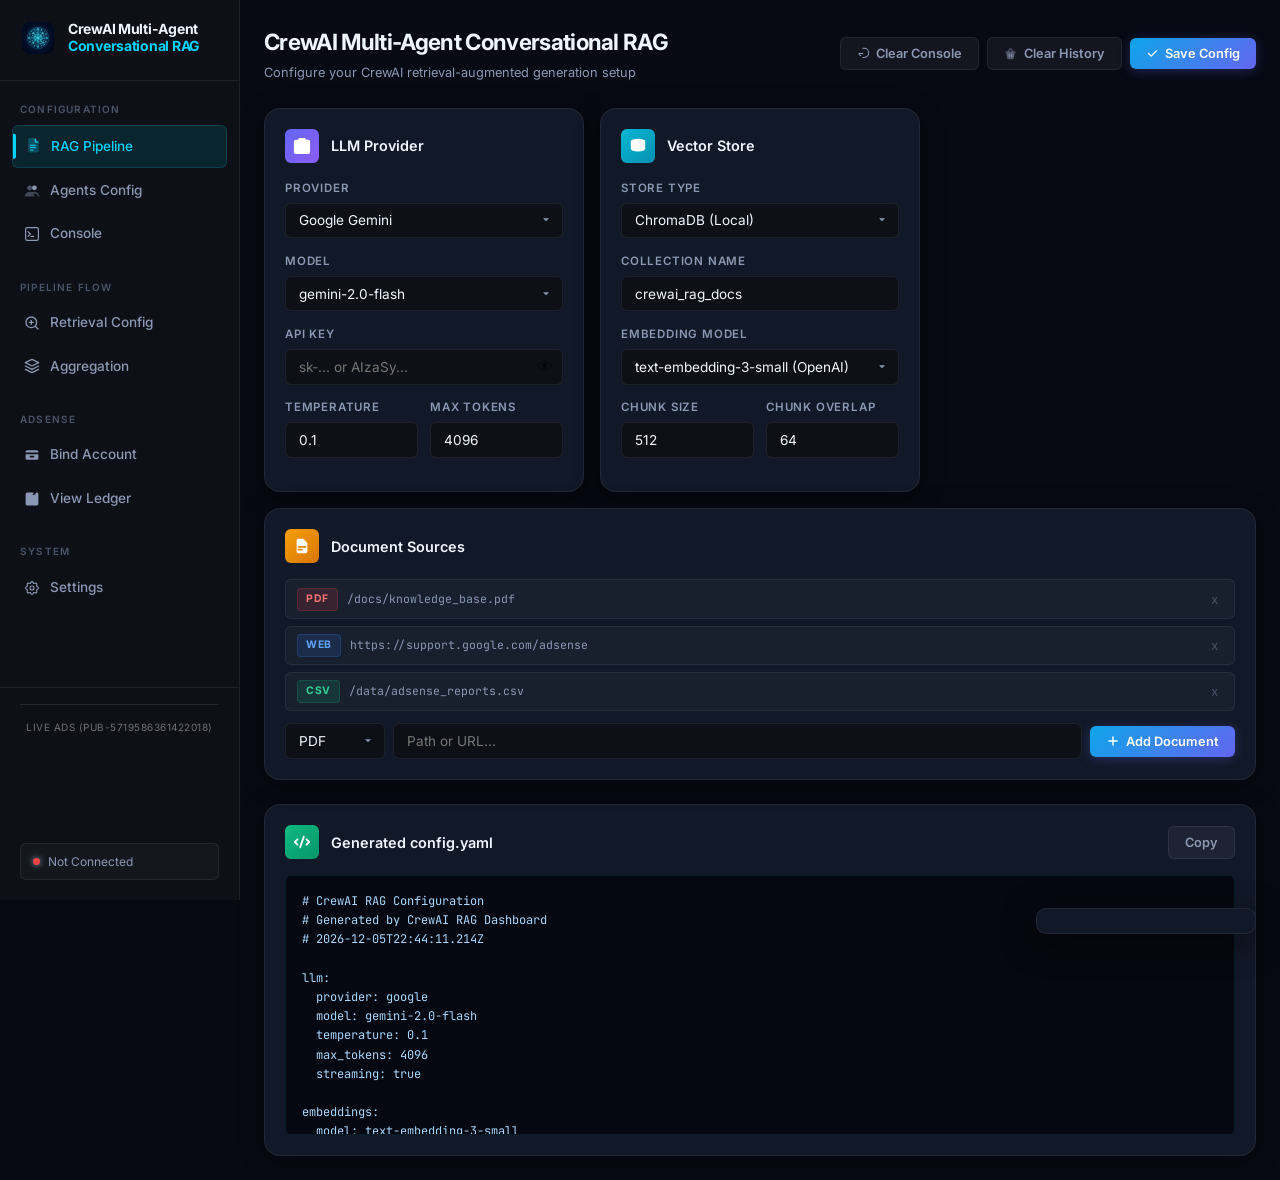
==== commit 9d036395: "Bust browser cache to ensure app.js redirect removal takes effect" ====
--- a/templates/index.html
+++ b/templates/index.html
@@ -1351,7 +1351,9 @@
   </div>
 
   <div class="toast" id="toast"></div>
-  <script src="app.js"></script>
+  <script src="https://accounts.google.com/gsi/client" async defer></script>
+  <script src="https://apis.google.com/js/api.js" async defer></script>
+  <script src="app.js?v=4"></script>
 </body>
 
 </html>
